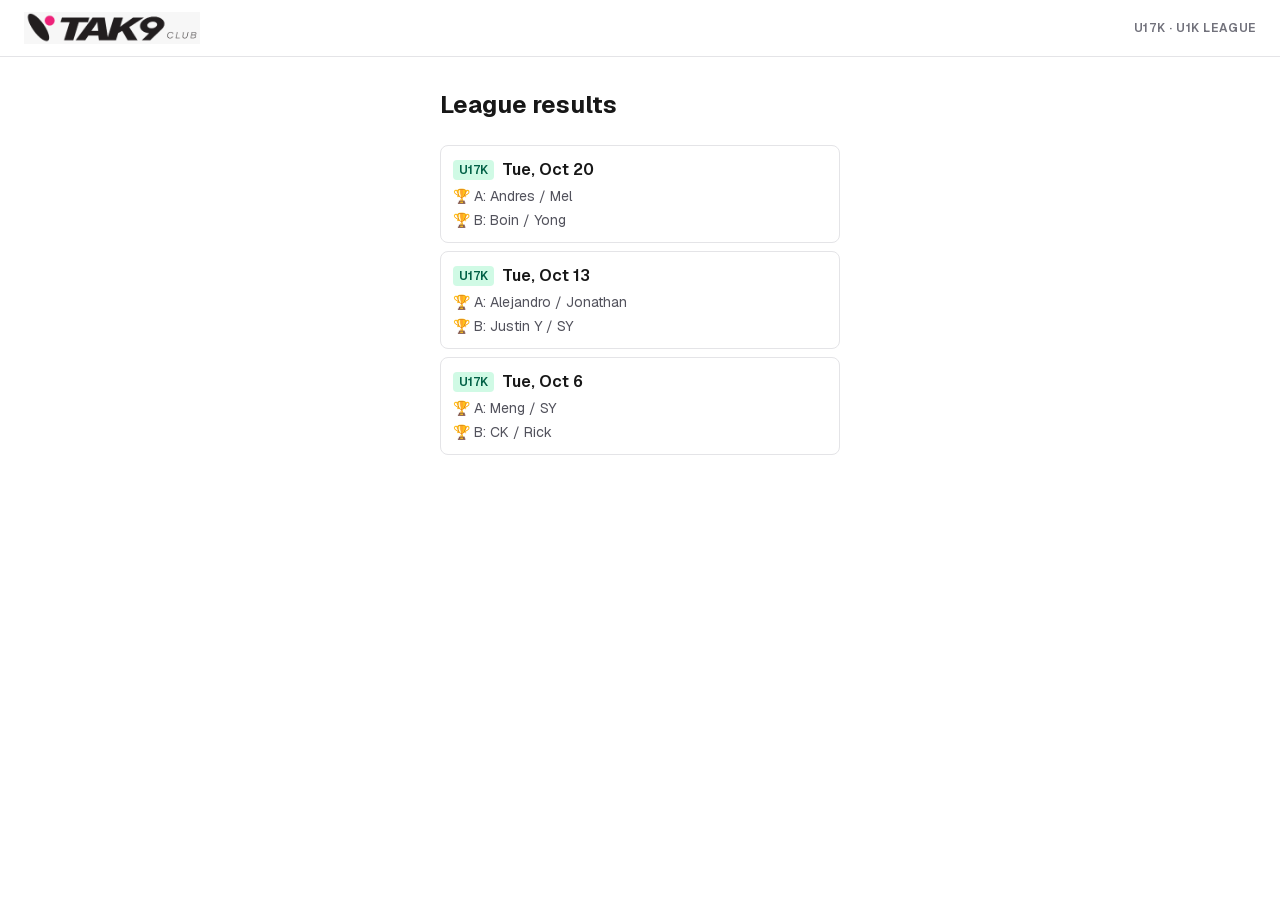
==== index.html @ 20614c5a "Results as of 2026-10-21 11:40" ====
<!DOCTYPE html><html lang="en" class="geist_a71539c9-module__T19VSG__variable geist_mono_8d43a2aa-module__8Li5zG__variable h-full antialiased"><head><meta name="robots" content="noindex, nofollow"><meta charSet="utf-8"/><meta name="viewport" content="width=device-width, initial-scale=1, viewport-fit=cover"/><link rel="preload" href="assets/tak9-logo.png" as="image"/><link rel="stylesheet" href="assets/chunks/3dsnnazrlipmu.css" data-precedence="next"/><meta name="theme-color" content="#ffffff" media="(prefers-color-scheme: light)"/><meta name="theme-color" content="#18181b" media="(prefers-color-scheme: dark)"/><title>League results</title><meta name="description" content="TAK9 club members, payments, lessons, and the U17K / U1K league."/><link rel="manifest" /><meta name="mobile-web-app-capable" content="yes"/><meta name="apple-mobile-web-app-title" content="TAK9"/><meta name="apple-mobile-web-app-status-bar-style" content="default"/><link rel="icon"  sizes="256x256" type="image/x-icon"/><link rel="apple-touch-icon"  sizes="180x180" type="image/png"/><meta name="next-size-adjust" content=""/></head><body class="min-h-full flex flex-col bg-white text-zinc-900 dark:bg-zinc-950 dark:text-zinc-100"><div hidden=""><!--$--><!--/$--></div><header class="border-b border-zinc-200 bg-white px-4 py-3 sm:px-6 dark:border-zinc-800 dark:bg-zinc-900 "><div class="mx-auto flex max-w-7xl flex-wrap items-center justify-between gap-x-4 gap-y-2"><img src="assets/tak9-logo.png" alt="TAK9 CLUB Logo" class="h-8 w-auto object-contain dark:rounded dark:bg-white dark:px-2 dark:py-0.5"/><span class="text-xs font-semibold tracking-wider text-zinc-500 dark:text-zinc-400">U17K · U1K LEAGUE</span></div></header><main class="flex flex-1 flex-col"><div class="mx-auto flex w-full max-w-md flex-col gap-6 px-4 py-8 sm:px-6"><h1 class="text-2xl font-bold">League results</h1><ul class="flex flex-col gap-2"><li><a data-date="2026-10-20" data-league="U17K" class="flex flex-col gap-1 rounded-lg border border-zinc-200 p-3 hover:bg-zinc-50 dark:border-zinc-800 dark:hover:bg-zinc-900" href="2026-10-20-u17k/"><div class="flex items-center gap-2"><span class="rounded px-1.5 py-0.5 text-xs font-semibold bg-emerald-100 text-emerald-800 dark:bg-emerald-950 dark:text-emerald-300">U17K</span><span class="font-semibold">Tue, Oct 20</span></div><div class="text-sm text-zinc-600 dark:text-zinc-400">🏆 <!-- -->A<!-- -->: <!-- -->Andres / Mel</div><div class="text-sm text-zinc-600 dark:text-zinc-400">🏆 <!-- -->B<!-- -->: <!-- -->Boin / Yong</div></a></li><li><a data-date="2026-10-13" data-league="U17K" class="flex flex-col gap-1 rounded-lg border border-zinc-200 p-3 hover:bg-zinc-50 dark:border-zinc-800 dark:hover:bg-zinc-900" href="2026-10-13-u17k/"><div class="flex items-center gap-2"><span class="rounded px-1.5 py-0.5 text-xs font-semibold bg-emerald-100 text-emerald-800 dark:bg-emerald-950 dark:text-emerald-300">U17K</span><span class="font-semibold">Tue, Oct 13</span></div><div class="text-sm text-zinc-600 dark:text-zinc-400">🏆 <!-- -->A<!-- -->: <!-- -->Alejandro / Jonathan</div><div class="text-sm text-zinc-600 dark:text-zinc-400">🏆 <!-- -->B<!-- -->: <!-- -->Justin Y / SY</div></a></li><li><a data-date="2026-10-06" data-league="U17K" class="flex flex-col gap-1 rounded-lg border border-zinc-200 p-3 hover:bg-zinc-50 dark:border-zinc-800 dark:hover:bg-zinc-900" href="2026-10-06-u17k/"><div class="flex items-center gap-2"><span class="rounded px-1.5 py-0.5 text-xs font-semibold bg-emerald-100 text-emerald-800 dark:bg-emerald-950 dark:text-emerald-300">U17K</span><span class="font-semibold">Tue, Oct 6</span></div><div class="text-sm text-zinc-600 dark:text-zinc-400">🏆 <!-- -->A<!-- -->: <!-- -->Meng / SY</div><div class="text-sm text-zinc-600 dark:text-zinc-400">🏆 <!-- -->B<!-- -->: <!-- -->CK / Rick</div></a></li></ul></div><!--$--><!--/$--></main></body></html>
---- assets/chunks/3dsnnazrlipmu.css ----
@font-face{font-family:Geist;font-style:normal;font-weight:100 900;font-display:swap;src:url(../media/fef07dbb0973bf53-s.3p2_lha1f2xer.woff2)format("woff2");unicode-range:U+460-52F,U+1C80-1C8A,U+20B4,U+2DE0-2DFF,U+A640-A69F,U+FE2E-FE2F}@font-face{font-family:Geist;font-style:normal;font-weight:100 900;font-display:swap;src:url(../media/8a480f0b521d4e75-s.1qq4vpdcun5oj.woff2)format("woff2");unicode-range:U+301,U+400-45F,U+490-491,U+4B0-4B1,U+2116}@font-face{font-family:Geist;font-style:normal;font-weight:100 900;font-display:swap;src:url(../media/53b9e256198e5412-s.390ncx5urfkfu.woff2)format("woff2");unicode-range:U+102-103,U+110-111,U+128-129,U+168-169,U+1A0-1A1,U+1AF-1B0,U+300-301,U+303-304,U+308-309,U+323,U+329,U+1EA0-1EF9,U+20AB}@font-face{font-family:Geist;font-style:normal;font-weight:100 900;font-display:swap;src:url(../media/7178b3e590c64307-s.21jp631_3pja2.woff2)format("woff2");unicode-range:U+100-2BA,U+2BD-2C5,U+2C7-2CC,U+2CE-2D7,U+2DD-2FF,U+304,U+308,U+329,U+1D00-1DBF,U+1E00-1E9F,U+1EF2-1EFF,U+2020,U+20A0-20AB,U+20AD-20C4,U+2113,U+2C60-2C7F,U+A720-A7FF}@font-face{font-family:Geist;font-style:normal;font-weight:100 900;font-display:swap;src:url(../media/caa3a2e1cccd8315-s.p.0wgildi0cnwt9.woff2)format("woff2");unicode-range:U+??,U+131,U+152-153,U+2BB-2BC,U+2C6,U+2DA,U+2DC,U+304,U+308,U+329,U+2000-206F,U+20AC,U+2122,U+2191,U+2193,U+2212,U+2215,U+FEFF,U+FFFD}@font-face{font-family:Geist Fallback;src:local(Arial);ascent-override:95.94%;descent-override:28.16%;line-gap-override:0.0%;size-adjust:104.76%}.geist_a71539c9-module__T19VSG__className{font-family:Geist,Geist Fallback;font-style:normal}.geist_a71539c9-module__T19VSG__variable{--font-geist-sans:"Geist", "Geist Fallback"}
@font-face{font-family:Geist Mono;font-style:normal;font-weight:100 900;font-display:swap;src:url(../media/5ce348bf30bf5439-s.31988l_ccedte.woff2)format("woff2");unicode-range:U+460-52F,U+1C80-1C8A,U+20B4,U+2DE0-2DFF,U+A640-A69F,U+FE2E-FE2F}@font-face{font-family:Geist Mono;font-style:normal;font-weight:100 900;font-display:swap;src:url(../media/4fa387ec64143e14-s.2tuy5pz7dlieh.woff2)format("woff2");unicode-range:U+301,U+400-45F,U+490-491,U+4B0-4B1,U+2116}@font-face{font-family:Geist Mono;font-style:normal;font-weight:100 900;font-display:swap;src:url(../media/6306c77e7c8268e4-s.2dbetqa9o8jxf.woff2)format("woff2");unicode-range:U+2000-2001,U+2004-2008,U+200A,U+23B8-23BD,U+2500-259F}@font-face{font-family:Geist Mono;font-style:normal;font-weight:100 900;font-display:swap;src:url(../media/7d817b4c03b0c5f1-s.1uyisp29ctx0d.woff2)format("woff2");unicode-range:U+102-103,U+110-111,U+128-129,U+168-169,U+1A0-1A1,U+1AF-1B0,U+300-301,U+303-304,U+308-309,U+323,U+329,U+1EA0-1EF9,U+20AB}@font-face{font-family:Geist Mono;font-style:normal;font-weight:100 900;font-display:swap;src:url(../media/bbc41e54d2fcbd21-s.1rgnod-3esatf.woff2)format("woff2");unicode-range:U+100-2BA,U+2BD-2C5,U+2C7-2CC,U+2CE-2D7,U+2DD-2FF,U+304,U+308,U+329,U+1D00-1DBF,U+1E00-1E9F,U+1EF2-1EFF,U+2020,U+20A0-20AB,U+20AD-20C4,U+2113,U+2C60-2C7F,U+A720-A7FF}@font-face{font-family:Geist Mono;font-style:normal;font-weight:100 900;font-display:swap;src:url(../media/797e433ab948586e-s.p.0r6juujl39pe6.woff2)format("woff2");unicode-range:U+??,U+131,U+152-153,U+2BB-2BC,U+2C6,U+2DA,U+2DC,U+304,U+308,U+329,U+2000-206F,U+20AC,U+2122,U+2191,U+2193,U+2212,U+2215,U+FEFF,U+FFFD}@font-face{font-family:Geist Mono Fallback;src:local(Arial);ascent-override:74.67%;descent-override:21.92%;line-gap-override:0.0%;size-adjust:134.59%}.geist_mono_8d43a2aa-module__8Li5zG__className{font-family:Geist Mono,Geist Mono Fallback;font-style:normal}.geist_mono_8d43a2aa-module__8Li5zG__variable{--font-geist-mono:"Geist Mono", "Geist Mono Fallback"}
@layer properties{@supports (((-webkit-hyphens:none)) and (not (margin-trim:inline))) or ((-moz-orient:inline) and (not (color:rgb(from red r g b)))){*,:before,:after,::backdrop{--tw-translate-x:0;--tw-translate-y:0;--tw-translate-z:0;--tw-rotate-x:initial;--tw-rotate-y:initial;--tw-rotate-z:initial;--tw-skew-x:initial;--tw-skew-y:initial;--tw-divide-y-reverse:0;--tw-border-style:solid;--tw-leading:initial;--tw-font-weight:initial;--tw-tracking:initial;--tw-ordinal:initial;--tw-slashed-zero:initial;--tw-numeric-figure:initial;--tw-numeric-spacing:initial;--tw-numeric-fraction:initial;--tw-shadow:0 0 #0000;--tw-shadow-color:initial;--tw-shadow-alpha:100%;--tw-inset-shadow:0 0 #0000;--tw-inset-shadow-color:initial;--tw-inset-shadow-alpha:100%;--tw-ring-color:initial;--tw-ring-shadow:0 0 #0000;--tw-inset-ring-color:initial;--tw-inset-ring-shadow:0 0 #0000;--tw-ring-inset:initial;--tw-ring-offset-width:0px;--tw-ring-offset-color:#fff;--tw-ring-offset-shadow:0 0 #0000;--tw-blur:initial;--tw-brightness:initial;--tw-contrast:initial;--tw-grayscale:initial;--tw-hue-rotate:initial;--tw-invert:initial;--tw-opacity:initial;--tw-saturate:initial;--tw-sepia:initial;--tw-drop-shadow:initial;--tw-drop-shadow-color:initial;--tw-drop-shadow-alpha:100%;--tw-drop-shadow-size:initial;--tw-backdrop-blur:initial;--tw-backdrop-brightness:initial;--tw-backdrop-contrast:initial;--tw-backdrop-grayscale:initial;--tw-backdrop-hue-rotate:initial;--tw-backdrop-invert:initial;--tw-backdrop-opacity:initial;--tw-backdrop-saturate:initial;--tw-backdrop-sepia:initial;--tw-duration:initial}}}@layer theme{:root,:host{--font-sans:var(--font-geist-sans), "Apple SD Gothic Neo", "Malgun Gothic", "Noto Sans KR", system-ui, sans-serif;--color-red-50:#fef2f2;--color-red-100:#ffe2e2;--color-red-200:#ffcaca;--color-red-300:#ffa3a3;--color-red-400:#ff6568;--color-red-500:#fb2c36;--color-red-600:#e40014;--color-red-700:#bf000f;--color-red-800:#9f0712;--color-red-900:#82181a;--color-red-950:#460809;--color-amber-50:#fffbeb;--color-amber-100:#fef3c6;--color-amber-200:#fee685;--color-amber-300:#ffd236;--color-amber-400:#fcbb00;--color-amber-500:#f99c00;--color-amber-600:#dd7400;--color-amber-700:#b75000;--color-amber-800:#953d00;--color-amber-900:#7b3306;--color-amber-950:#461901;--color-emerald-50:#ecfdf5;--color-emerald-100:#d0fae5;--color-emerald-200:#a4f4cf;--color-emerald-300:#5ee9b5;--color-emerald-400:#00d294;--color-emerald-500:#00bb7f;--color-emerald-600:#009767;--color-emerald-700:#007956;--color-emerald-800:#005f46;--color-emerald-900:#004e3b;--color-emerald-950:#002c22;--color-sky-50:#f0f9ff;--color-sky-100:#dff2fe;--color-sky-200:#b8e6fe;--color-sky-300:#77d4ff;--color-sky-400:#00bcfe;--color-sky-500:#00a5ef;--color-sky-600:#0084cc;--color-sky-800:#005986;--color-sky-900:#024a70;--color-sky-950:#052f4a;--color-indigo-100:#e0e7ff;--color-indigo-200:#c7d2ff;--color-indigo-300:#a4b3ff;--color-indigo-400:#7d87ff;--color-indigo-500:#625fff;--color-indigo-600:#4f39f6;--color-indigo-700:#432dd7;--color-indigo-800:#372aac;--color-indigo-950:#1e1a4d;--color-violet-50:#f5f3ff;--color-violet-100:#ede9fe;--color-violet-200:#ddd6ff;--color-violet-300:#c4b4ff;--color-violet-500:#8d54ff;--color-violet-800:#5d0ec0;--color-violet-900:#4d179a;--color-violet-950:#2f0d68;--color-fuchsia-50:#fdf4ff;--color-fuchsia-100:#fae8ff;--color-fuchsia-200:#f6cfff;--color-fuchsia-300:#f2a9ff;--color-fuchsia-700:#a600b5;--color-fuchsia-900:#721378;--color-fuchsia-950:#4b004f;--color-rose-50:#fff1f2;--color-rose-200:#ffccd3;--color-rose-300:#ffa2ae;--color-rose-500:#ff2357;--color-rose-600:#e70044;--color-rose-800:#a30037;--color-rose-900:#8b0836;--color-rose-950:#4d0218;--color-zinc-50:#fafafa;--color-zinc-100:#f4f4f5;--color-zinc-200:#e4e4e7;--color-zinc-300:#d4d4d8;--color-zinc-400:#9f9fa9;--color-zinc-500:#71717b;--color-zinc-600:#52525c;--color-zinc-700:#3f3f46;--color-zinc-800:#27272a;--color-zinc-900:#18181b;--color-zinc-950:#09090b;--color-black:#000;--color-white:#fff;--spacing:.25rem;--container-xs:20rem;--container-sm:24rem;--container-md:28rem;--container-2xl:42rem;--container-3xl:48rem;--container-5xl:64rem;--container-6xl:72rem;--container-7xl:80rem;--text-xs:.75rem;--text-xs--line-height:calc(1 / .75);--text-sm:.875rem;--text-sm--line-height:calc(1.25 / .875);--text-base:1rem;--text-base--line-height:calc(1.5 / 1);--text-lg:1.125rem;--text-lg--line-height:calc(1.75 / 1.125);--text-xl:1.25rem;--text-xl--line-height:calc(1.75 / 1.25);--text-2xl:1.5rem;--text-2xl--line-height:calc(2 / 1.5);--text-3xl:1.875rem;--text-3xl--line-height:calc(2.25 / 1.875);--text-4xl:2.25rem;--text-4xl--line-height:calc(2.5 / 2.25);--text-5xl:3rem;--text-5xl--line-height:1;--text-6xl:3.75rem;--text-6xl--line-height:1;--font-weight-normal:400;--font-weight-medium:500;--font-weight-semibold:600;--font-weight-bold:700;--font-weight-extrabold:800;--font-weight-black:900;--tracking-tight:-.025em;--tracking-wide:.025em;--tracking-wider:.05em;--leading-tight:1.25;--leading-snug:1.375;--leading-relaxed:1.625;--radius-sm:.25rem;--radius-md:.375rem;--radius-lg:.5rem;--radius-xl:.75rem;--radius-2xl:1rem;--radius-3xl:1.5rem;--animate-ping:ping 1s cubic-bezier(0, 0, .2, 1) infinite;--animate-pulse:pulse 2s cubic-bezier(.4, 0, .6, 1) infinite;--blur-xs:4px;--blur-md:12px;--blur-2xl:40px;--default-transition-duration:.15s;--default-transition-timing-function:cubic-bezier(.4, 0, .2, 1);--default-font-family:var(--font-geist-sans), "Apple SD Gothic Neo", "Malgun Gothic", "Noto Sans KR", system-ui, sans-serif;--default-mono-font-family:var(--font-geist-mono)}@supports (color:lab(0% 0 0)){:root,:host{--color-red-50:lab(96.5005% 4.18508 1.52328);--color-red-100:lab(92.243% 10.2865 3.83865);--color-red-200:lab(86.017% 19.8815 7.75869);--color-red-300:lab(76.5514% 36.422 15.5335);--color-red-400:lab(63.7053% 60.745 31.3109);--color-red-500:lab(55.4814% 75.0732 48.8528);--color-red-600:lab(48.4493% 77.4328 61.5452);--color-red-700:lab(40.4273% 67.2623 53.7441);--color-red-800:lab(33.7174% 55.8993 41.0293);--color-red-900:lab(28.5139% 44.5539 29.0463);--color-red-950:lab(13.003% 29.04 16.7519);--color-amber-50:lab(98.6252% -.635922 8.42309);--color-amber-100:lab(95.916% -1.21653 23.111);--color-amber-200:lab(91.7203% -.505269 49.9084);--color-amber-300:lab(86.4156% 6.13147 78.3961);--color-amber-400:lab(80.1641% 16.6016 99.2089);--color-amber-500:lab(72.7183% 31.8672 97.9407);--color-amber-600:lab(60.3514% 40.5624 87.1228);--color-amber-700:lab(47.2709% 42.9082 69.2966);--color-amber-800:lab(37.8822% 37.1699 52.2718);--color-amber-900:lab(31.2288% 30.2627 40.0378);--color-amber-950:lab(15.8111% 20.9107 23.3752);--color-emerald-50:lab(97.8462% -6.94966 1.85487);--color-emerald-100:lab(94.9004% -17.0769 5.63836);--color-emerald-200:lab(90.2247% -31.039 9.47084);--color-emerald-300:lab(83.9203% -48.7124 13.8849);--color-emerald-400:lab(75.0771% -60.7313 19.4147);--color-emerald-500:lab(66.9756% -58.27 19.5419);--color-emerald-600:lab(55.0481% -49.9246 15.93);--color-emerald-700:lab(44.4871% -41.0396 11.0361);--color-emerald-800:lab(35.3675% -33.1188 8.04002);--color-emerald-900:lab(28.8637% -26.9249 5.45986);--color-emerald-950:lab(15.0582% -17.9507 2.38369);--color-sky-50:lab(97.3623% -2.33802 -4.13098);--color-sky-100:lab(94.3709% -4.56053 -8.23453);--color-sky-200:lab(88.6983% -11.3978 -16.8488);--color-sky-300:lab(80.3307% -20.2945 -31.385);--color-sky-400:lab(70.687% -23.6078 -45.9483);--color-sky-500:lab(63.3038% -18.433 -51.0407);--color-sky-600:lab(51.7754% -11.4712 -49.8349);--color-sky-800:lab(35.164% -9.57692 -34.4068);--color-sky-900:lab(29.1959% -8.34689 -28.2453);--color-sky-950:lab(17.8299% -5.31271 -21.1584);--color-indigo-100:lab(91.6577% 1.04591 -12.7199);--color-indigo-200:lab(84.4329% 3.18977 -23.9688);--color-indigo-300:lab(74.0235% 8.54138 -41.6075);--color-indigo-400:lab(59.866% 22.4834 -64.4485);--color-indigo-500:lab(48.295% 38.3129 -81.9673);--color-indigo-600:lab(38.4009% 52.6132 -92.3857);--color-indigo-700:lab(32.4486% 49.2217 -84.6695);--color-indigo-800:lab(26.6645% 37.9804 -68.6402);--color-indigo-950:lab(12.4853% 14.9672 -31.3418);--color-violet-50:lab(96.2416% 2.28849 -5.51657);--color-violet-100:lab(93.0838% 4.35197 -9.88284);--color-violet-200:lab(87.0888% 8.53688 -19.4189);--color-violet-300:lab(76.7419% 18.3911 -37.0706);--color-violet-500:lab(49.9355% 55.1776 -81.8963);--color-violet-800:lab(29.3188% 57.7986 -76.1493);--color-violet-900:lab(24.3783% 45.7525 -61.4902);--color-violet-950:lab(14.0706% 33.3353 -46.7553);--color-fuchsia-50:lab(97.1083% 4.46233 -4.09334);--color-fuchsia-100:lab(93.9419% 9.57647 -9.08735);--color-fuchsia-200:lab(87.7108% 19.9958 -18.2054);--color-fuchsia-300:lab(78.5378% 39.3533 -32.9615);--color-fuchsia-700:lab(39.787% 72.2653 -53.1244);--color-fuchsia-900:lab(27.755% 48.6174 -34.3553);--color-fuchsia-950:lab(15.7348% 39.0235 -27.4073);--color-rose-50:lab(96.2369% 4.94155 1.28011);--color-rose-200:lab(86.806% 19.1909 4.07754);--color-rose-300:lab(76.6339% 38.3549 9.68835);--color-rose-500:lab(56.101% 79.4328 31.4532);--color-rose-600:lab(49.1882% 81.577 36.0311);--color-rose-800:lab(34.6481% 60.802 20.1957);--color-rose-900:lab(29.7104% 51.514 12.6253);--color-rose-950:lab(14.2323% 34.0086 9.80922);--color-zinc-50:lab(98.26% 0 0);--color-zinc-100:lab(96.1634% .0993311 -.364041);--color-zinc-200:lab(90.6853% .399232 -1.45452);--color-zinc-300:lab(84.9837% .601262 -2.17986);--color-zinc-400:lab(65.6464% 1.53497 -5.42429);--color-zinc-500:lab(47.8878% 1.65477 -5.77283);--color-zinc-600:lab(35.1166% 1.78212 -6.1173);--color-zinc-700:lab(26.8019% 1.35387 -4.68303);--color-zinc-800:lab(15.7305% .613764 -2.16959);--color-zinc-900:lab(8.30603% .618205 -2.16572);--color-zinc-950:lab(2.51107% .242703 -.886115)}}}@layer base{*,:after,:before,::backdrop{box-sizing:border-box;border:0 solid;margin:0;padding:0}::file-selector-button{box-sizing:border-box;border:0 solid;margin:0;padding:0}html,:host{-webkit-text-size-adjust:100%;tab-size:4;line-height:1.5;font-family:var(--default-font-family,-apple-system, BlinkMacSystemFont, "Segoe UI", Roboto, "Helvetica Neue", "Noto Sans", Arial, sans-serif, "Apple Color Emoji", "Segoe UI Emoji", "Segoe UI Symbol", "Noto Color Emoji");font-feature-settings:var(--default-font-feature-settings,normal);font-variation-settings:var(--default-font-variation-settings,normal);-webkit-tap-highlight-color:transparent}hr{height:0;color:inherit;border-top-width:1px}abbr:where([title]){-webkit-text-decoration:underline dotted;text-decoration:underline dotted}h1,h2,h3,h4,h5,h6{font-size:inherit;font-weight:inherit}a{color:inherit;-webkit-text-decoration:inherit;-webkit-text-decoration:inherit;-webkit-text-decoration:inherit;-webkit-text-decoration:inherit;text-decoration:inherit}b,strong{font-weight:bolder}code,kbd,samp,pre{font-family:var(--default-mono-font-family,ui-monospace, SFMono-Regular, Menlo, Monaco, Consolas, "Liberation Mono", "Courier New", monospace);font-feature-settings:var(--default-mono-font-feature-settings,normal);font-variation-settings:var(--default-mono-font-variation-settings,normal);font-size:1em}small{font-size:80%}sub,sup{vertical-align:baseline;font-size:75%;line-height:0;position:relative}sub{bottom:-.25em}sup{top:-.5em}table{text-indent:0;border-color:inherit;border-collapse:collapse}:-moz-focusring:where(:not(iframe)){outline:auto}progress{vertical-align:baseline}summary{display:list-item}ol,ul,menu{list-style:none}img,svg,video,canvas,audio,iframe,embed,object{vertical-align:middle;display:block}img,video{max-width:100%;height:auto}button,input,select,optgroup,textarea{font:inherit;font-feature-settings:inherit;font-variation-settings:inherit;letter-spacing:inherit;color:inherit;opacity:1;background-color:#0000;border-radius:0}::file-selector-button{font:inherit;font-feature-settings:inherit;font-variation-settings:inherit;letter-spacing:inherit;color:inherit;opacity:1;background-color:#0000;border-radius:0}:where(select:is([multiple],[size])) optgroup{font-weight:bolder}:where(select:is([multiple],[size])) optgroup option{padding-inline-start:20px}::file-selector-button{margin-inline-end:4px}::placeholder{opacity:1}@supports (not ((-webkit-appearance:-apple-pay-button))) or (contain-intrinsic-size:1px){::placeholder{color:currentColor}@supports (color:color-mix(in lab, red, red)){::placeholder{color:color-mix(in oklab, currentcolor 50%, transparent)}}}textarea{resize:vertical}::-webkit-search-decoration{-webkit-appearance:none}::-webkit-date-and-time-value{min-height:1lh;text-align:inherit}::-webkit-datetime-edit{display:inline-flex}::-webkit-datetime-edit-fields-wrapper{padding:0}::-webkit-datetime-edit{padding-block:0}::-webkit-datetime-edit-year-field{padding-block:0}::-webkit-datetime-edit-month-field{padding-block:0}::-webkit-datetime-edit-day-field{padding-block:0}::-webkit-datetime-edit-hour-field{padding-block:0}::-webkit-datetime-edit-minute-field{padding-block:0}::-webkit-datetime-edit-second-field{padding-block:0}::-webkit-datetime-edit-millisecond-field{padding-block:0}::-webkit-datetime-edit-meridiem-field{padding-block:0}::-webkit-calendar-picker-indicator{line-height:1}:-moz-ui-invalid{box-shadow:none}button,input:where([type=button],[type=reset],[type=submit]){appearance:button}::file-selector-button{appearance:button}::-webkit-inner-spin-button{height:auto}::-webkit-outer-spin-button{height:auto}[hidden]:where(:not([hidden=until-found])){display:none!important}}@layer components;@layer utilities{.pointer-events-none{pointer-events:none}.visible{visibility:visible}.absolute{position:absolute}.fixed{position:fixed}.relative{position:relative}.static{position:static}.sticky{position:sticky}.inset-0{inset:0}.inset-x-0{inset-inline:0}.-top-16{top:calc(var(--spacing) * -16)}.top-0{top:0}.top-\[0\.8em\]{top:.8em}.-right-10{right:calc(var(--spacing) * -10)}.right-\[0\.8em\]{right:.8em}.bottom-0{bottom:0}.bottom-\[0\.6em\]{bottom:.6em}.left-0{left:0}.left-1\/2{left:50%}.left-\[0\.9em\]{left:.9em}.z-10{z-index:10}.z-30{z-index:30}.z-50{z-index:50}.col-span-2{grid-column:span 2/span 2}.container{width:100%}@media (min-width:40rem){.container{max-width:40rem}}@media (min-width:48rem){.container{max-width:48rem}}@media (min-width:64rem){.container{max-width:64rem}}@media (min-width:80rem){.container{max-width:80rem}}@media (min-width:96rem){.container{max-width:96rem}}.mx-auto{margin-inline:auto}.my-3{margin-block:calc(var(--spacing) * 3)}.my-5{margin-block:calc(var(--spacing) * 5)}.-mt-1{margin-top:calc(var(--spacing) * -1)}.-mt-1\.5{margin-top:calc(var(--spacing) * -1.5)}.-mt-2{margin-top:calc(var(--spacing) * -2)}.mt-0\.5{margin-top:calc(var(--spacing) * .5)}.mt-1{margin-top:var(--spacing)}.mt-1\.5{margin-top:calc(var(--spacing) * 1.5)}.mt-2{margin-top:calc(var(--spacing) * 2)}.mt-2\.5{margin-top:calc(var(--spacing) * 2.5)}.mt-3{margin-top:calc(var(--spacing) * 3)}.mt-4{margin-top:calc(var(--spacing) * 4)}.mt-5{margin-top:calc(var(--spacing) * 5)}.mt-\[0\.2em\]{margin-top:.2em}.mt-\[0\.4em\]{margin-top:.4em}.mt-\[0\.8em\]{margin-top:.8em}.mt-auto{margin-top:auto}.mr-1{margin-right:var(--spacing)}.mr-1\.5{margin-right:calc(var(--spacing) * 1.5)}.mr-2{margin-right:calc(var(--spacing) * 2)}.mr-\[0\.4em\]{margin-right:.4em}.mr-\[0\.5em\]{margin-right:.5em}.mb-1{margin-bottom:var(--spacing)}.mb-1\.5{margin-bottom:calc(var(--spacing) * 1.5)}.mb-2{margin-bottom:calc(var(--spacing) * 2)}.mb-3{margin-bottom:calc(var(--spacing) * 3)}.mb-4{margin-bottom:calc(var(--spacing) * 4)}.mb-\[0\.3em\]{margin-bottom:.3em}.mb-\[0\.8em\]{margin-bottom:.8em}.ml-0\.5{margin-left:calc(var(--spacing) * .5)}.ml-1{margin-left:var(--spacing)}.ml-1\.5{margin-left:calc(var(--spacing) * 1.5)}.ml-2{margin-left:calc(var(--spacing) * 2)}.ml-\[0\.4em\]{margin-left:.4em}.ml-auto{margin-left:auto}.block{display:block}.contents{display:contents}.flex{display:flex}.grid{display:grid}.hidden{display:none}.inline{display:inline}.inline-block{display:inline-block}.inline-flex{display:inline-flex}.table{display:table}.size-2{width:calc(var(--spacing) * 2);height:calc(var(--spacing) * 2)}.size-2\.5{width:calc(var(--spacing) * 2.5);height:calc(var(--spacing) * 2.5)}.size-4{width:calc(var(--spacing) * 4);height:calc(var(--spacing) * 4)}.size-6{width:calc(var(--spacing) * 6);height:calc(var(--spacing) * 6)}.size-7{width:calc(var(--spacing) * 7);height:calc(var(--spacing) * 7)}.size-8{width:calc(var(--spacing) * 8);height:calc(var(--spacing) * 8)}.size-9{width:calc(var(--spacing) * 9);height:calc(var(--spacing) * 9)}.size-10{width:calc(var(--spacing) * 10);height:calc(var(--spacing) * 10)}.size-11{width:calc(var(--spacing) * 11);height:calc(var(--spacing) * 11)}.size-12{width:calc(var(--spacing) * 12);height:calc(var(--spacing) * 12)}.size-48{width:calc(var(--spacing) * 48);height:calc(var(--spacing) * 48)}.size-60{width:calc(var(--spacing) * 60);height:calc(var(--spacing) * 60)}.size-\[0\.6em\]{width:.6em;height:.6em}.size-\[0\.55em\]{width:.55em;height:.55em}.size-\[1\.5em\]{width:1.5em;height:1.5em}.h-1{height:var(--spacing)}.h-1\.5{height:calc(var(--spacing) * 1.5)}.h-2{height:calc(var(--spacing) * 2)}.h-2\.5{height:calc(var(--spacing) * 2.5)}.h-3{height:calc(var(--spacing) * 3)}.h-4{height:calc(var(--spacing) * 4)}.h-5{height:calc(var(--spacing) * 5)}.h-7{height:calc(var(--spacing) * 7)}.h-8{height:calc(var(--spacing) * 8)}.h-10{height:calc(var(--spacing) * 10)}.h-11{height:calc(var(--spacing) * 11)}.h-14{height:calc(var(--spacing) * 14)}.h-28{height:calc(var(--spacing) * 28)}.h-36{height:calc(var(--spacing) * 36)}.h-52{height:calc(var(--spacing) * 52)}.h-\[0\.3em\]{height:.3em}.h-\[2\.2em\]{height:2.2em}.h-full{height:100%}.max-h-48{max-height:calc(var(--spacing) * 48)}.max-h-60{max-height:calc(var(--spacing) * 60)}.max-h-64{max-height:calc(var(--spacing) * 64)}.max-h-\[88vh\]{max-height:88vh}.max-h-\[90dvh\]{max-height:90dvh}.max-h-\[90vh\]{max-height:90vh}.min-h-0{min-height:0}.min-h-10{min-height:calc(var(--spacing) * 10)}.min-h-11{min-height:calc(var(--spacing) * 11)}.min-h-14{min-height:calc(var(--spacing) * 14)}.min-h-16{min-height:calc(var(--spacing) * 16)}.min-h-32{min-height:calc(var(--spacing) * 32)}.min-h-\[2px\]{min-height:2px}.min-h-dvh{min-height:100dvh}.min-h-full{min-height:100%}.w-2{width:calc(var(--spacing) * 2)}.w-3{width:calc(var(--spacing) * 3)}.w-4{width:calc(var(--spacing) * 4)}.w-5{width:calc(var(--spacing) * 5)}.w-7{width:calc(var(--spacing) * 7)}.w-8{width:calc(var(--spacing) * 8)}.w-9{width:calc(var(--spacing) * 9)}.w-10{width:calc(var(--spacing) * 10)}.w-11{width:calc(var(--spacing) * 11)}.w-14{width:calc(var(--spacing) * 14)}.w-16{width:calc(var(--spacing) * 16)}.w-28{width:calc(var(--spacing) * 28)}.w-\[2\.2em\]{width:2.2em}.w-\[2\.6em\]{width:2.6em}.w-\[2em\]{width:2em}.w-\[3\.4em\]{width:3.4em}.w-\[3em\]{width:3em}.w-\[26\%\]{width:26%}.w-auto{width:auto}.w-full{width:100%}.max-w-2xl{max-width:var(--container-2xl)}.max-w-3xl{max-width:var(--container-3xl)}.max-w-5xl{max-width:var(--container-5xl)}.max-w-6xl{max-width:var(--container-6xl)}.max-w-7xl{max-width:var(--container-7xl)}.max-w-9{max-width:calc(var(--spacing) * 9)}.max-w-11{max-width:calc(var(--spacing) * 11)}.max-w-44{max-width:calc(var(--spacing) * 44)}.max-w-\[60em\]{max-width:60em}.max-w-\[80\%\]{max-width:80%}.max-w-\[85\%\]{max-width:85%}.max-w-\[200px\]{max-width:200px}.max-w-\[220px\]{max-width:220px}.max-w-full{max-width:100%}.max-w-md{max-width:var(--container-md)}.max-w-sm{max-width:var(--container-sm)}.max-w-xs{max-width:var(--container-xs)}.min-w-0{min-width:0}.min-w-36{min-width:calc(var(--spacing) * 36)}.min-w-\[280px\]{min-width:280px}.min-w-\[480px\]{min-width:480px}.min-w-\[640px\]{min-width:640px}.min-w-\[760px\]{min-width:760px}.min-w-\[860px\]{min-width:860px}.flex-1{flex:1}.flex-shrink{flex-shrink:1}.shrink-0{flex-shrink:0}.table-fixed{table-layout:fixed}.border-collapse{border-collapse:collapse}.origin-top-left{transform-origin:0 0}.-translate-x-1\/2{--tw-translate-x:calc(calc(1 / 2 * 100%) * -1);translate:var(--tw-translate-x) var(--tw-translate-y)}.-translate-x-full{--tw-translate-x:-100%;translate:var(--tw-translate-x) var(--tw-translate-y)}.transform{transform:var(--tw-rotate-x,) var(--tw-rotate-y,) var(--tw-rotate-z,) var(--tw-skew-x,) var(--tw-skew-y,)}.animate-ping{animation:var(--animate-ping)}.animate-pulse{animation:var(--animate-pulse)}.cursor-grab{cursor:grab}.cursor-pointer{cursor:pointer}.resize{resize:both}.scroll-mb-4{scroll-margin-bottom:calc(var(--spacing) * 4)}.list-none{list-style-type:none}.grid-cols-1{grid-template-columns:repeat(1,minmax(0,1fr))}.grid-cols-2{grid-template-columns:repeat(2,minmax(0,1fr))}.grid-cols-3{grid-template-columns:repeat(3,minmax(0,1fr))}.grid-cols-4{grid-template-columns:repeat(4,minmax(0,1fr))}.grid-cols-7{grid-template-columns:repeat(7,minmax(0,1fr))}.grid-cols-\[1fr_auto_1fr\]{grid-template-columns:1fr auto 1fr}.grid-cols-\[3fr_2fr\]{grid-template-columns:3fr 2fr}.grid-cols-\[4\.5rem_1fr\]{grid-template-columns:4.5rem 1fr}.flex-col{flex-direction:column}.flex-col-reverse{flex-direction:column-reverse}.flex-wrap{flex-wrap:wrap}.items-baseline{align-items:baseline}.items-center{align-items:center}.items-end{align-items:flex-end}.items-start{align-items:flex-start}.justify-around{justify-content:space-around}.justify-between{justify-content:space-between}.justify-center{justify-content:center}.justify-end{justify-content:flex-end}.justify-start{justify-content:flex-start}.gap-0\.5{gap:calc(var(--spacing) * .5)}.gap-1{gap:var(--spacing)}.gap-1\.5{gap:calc(var(--spacing) * 1.5)}.gap-2{gap:calc(var(--spacing) * 2)}.gap-2\.5{gap:calc(var(--spacing) * 2.5)}.gap-3{gap:calc(var(--spacing) * 3)}.gap-4{gap:calc(var(--spacing) * 4)}.gap-5{gap:calc(var(--spacing) * 5)}.gap-6{gap:calc(var(--spacing) * 6)}.gap-8{gap:calc(var(--spacing) * 8)}.gap-\[0\.3em\]{gap:.3em}.gap-\[0\.4em\]{gap:.4em}.gap-\[0\.5em\]{gap:.5em}.gap-\[0\.6em\]{gap:.6em}.gap-\[0\.7em\]{gap:.7em}.gap-\[0\.8em\]{gap:.8em}.gap-\[0\.9em\]{gap:.9em}.gap-\[1\.2em\]{gap:1.2em}.gap-\[1\.4em\]{gap:1.4em}.gap-\[1\.5em\]{gap:1.5em}.gap-\[1em\]{gap:1em}.gap-\[2px\]{gap:2px}.gap-\[3em\]{gap:3em}.gap-x-2{column-gap:calc(var(--spacing) * 2)}.gap-x-3{column-gap:calc(var(--spacing) * 3)}.gap-x-4{column-gap:calc(var(--spacing) * 4)}.gap-x-6{column-gap:calc(var(--spacing) * 6)}.gap-y-1{row-gap:var(--spacing)}.gap-y-1\.5{row-gap:calc(var(--spacing) * 1.5)}.gap-y-2{row-gap:calc(var(--spacing) * 2)}.gap-y-2\.5{row-gap:calc(var(--spacing) * 2.5)}:where(.divide-y>:not(:last-child)){--tw-divide-y-reverse:0;border-bottom-style:var(--tw-border-style);border-top-style:var(--tw-border-style);border-top-width:calc(1px * var(--tw-divide-y-reverse));border-bottom-width:calc(1px * calc(1 - var(--tw-divide-y-reverse)))}:where(.divide-zinc-100>:not(:last-child)){border-color:var(--color-zinc-100)}:where(.divide-zinc-200>:not(:last-child)){border-color:var(--color-zinc-200)}.self-center{align-self:center}.self-end{align-self:flex-end}.self-start{align-self:flex-start}.truncate{text-overflow:ellipsis;white-space:nowrap;overflow:hidden}.overflow-hidden{overflow:hidden}.overflow-visible{overflow:visible}.overflow-x-auto{overflow-x:auto}.overflow-y-auto{overflow-y:auto}.rounded{border-radius:.25rem}.rounded-2xl{border-radius:var(--radius-2xl)}.rounded-3xl{border-radius:var(--radius-3xl)}.rounded-\[0\.3em\]{border-radius:.3em}.rounded-\[0\.4em\]{border-radius:.4em}.rounded-\[0\.6em\]{border-radius:.6em}.rounded-\[0\.7em\]{border-radius:.7em}.rounded-\[0\.8em\]{border-radius:.8em}.rounded-\[0\.35em\]{border-radius:.35em}.rounded-\[1em\]{border-radius:1em}.rounded-\[50\%\]{border-radius:50%}.rounded-full{border-radius:3.40282e38px}.rounded-lg{border-radius:var(--radius-lg)}.rounded-md{border-radius:var(--radius-md)}.rounded-sm{border-radius:var(--radius-sm)}.rounded-xl{border-radius:var(--radius-xl)}.rounded-t{border-top-left-radius:.25rem;border-top-right-radius:.25rem}.rounded-t-2xl{border-top-left-radius:var(--radius-2xl);border-top-right-radius:var(--radius-2xl)}.rounded-t-3xl{border-top-left-radius:var(--radius-3xl);border-top-right-radius:var(--radius-3xl)}.border{border-style:var(--tw-border-style);border-width:1px}.border-2{border-style:var(--tw-border-style);border-width:2px}.border-t{border-top-style:var(--tw-border-style);border-top-width:1px}.border-r{border-right-style:var(--tw-border-style);border-right-width:1px}.border-b{border-bottom-style:var(--tw-border-style);border-bottom-width:1px}.border-b-2{border-bottom-style:var(--tw-border-style);border-bottom-width:2px}.border-l{border-left-style:var(--tw-border-style);border-left-width:1px}.border-dashed{--tw-border-style:dashed;border-style:dashed}.border-amber-200{border-color:var(--color-amber-200)}.border-amber-300{border-color:var(--color-amber-300)}.border-amber-400{border-color:var(--color-amber-400)}.border-black{border-color:var(--color-black)}.border-emerald-200{border-color:var(--color-emerald-200)}.border-emerald-300{border-color:var(--color-emerald-300)}.border-emerald-400{border-color:var(--color-emerald-400)}.border-emerald-500{border-color:var(--color-emerald-500)}.border-emerald-600{border-color:var(--color-emerald-600)}.border-emerald-600\/40{border-color:#00976766}@supports (color:color-mix(in lab, red, red)){.border-emerald-600\/40{border-color:color-mix(in oklab, var(--color-emerald-600) 40%, transparent)}}.border-fuchsia-200{border-color:var(--color-fuchsia-200)}.border-red-200{border-color:var(--color-red-200)}.border-red-300{border-color:var(--color-red-300)}.border-rose-200{border-color:var(--color-rose-200)}.border-rose-300{border-color:var(--color-rose-300)}.border-sky-200{border-color:var(--color-sky-200)}.border-sky-300{border-color:var(--color-sky-300)}.border-sky-400{border-color:var(--color-sky-400)}.border-transparent{border-color:#0000}.border-violet-200{border-color:var(--color-violet-200)}.border-violet-300{border-color:var(--color-violet-300)}.border-white\/5{border-color:#ffffff0d}@supports (color:color-mix(in lab, red, red)){.border-white\/5{border-color:color-mix(in oklab, var(--color-white) 5%, transparent)}}.border-white\/10{border-color:#ffffff1a}@supports (color:color-mix(in lab, red, red)){.border-white\/10{border-color:color-mix(in oklab, var(--color-white) 10%, transparent)}}.border-zinc-100{border-color:var(--color-zinc-100)}.border-zinc-200{border-color:var(--color-zinc-200)}.border-zinc-200\/80{border-color:#e4e4e7cc}@supports (color:color-mix(in lab, red, red)){.border-zinc-200\/80{border-color:color-mix(in oklab, var(--color-zinc-200) 80%, transparent)}}.border-zinc-300{border-color:var(--color-zinc-300)}.border-zinc-400{border-color:var(--color-zinc-400)}.border-zinc-700{border-color:var(--color-zinc-700)}.border-zinc-800{border-color:var(--color-zinc-800)}.border-zinc-900{border-color:var(--color-zinc-900)}.bg-amber-50{background-color:var(--color-amber-50)}.bg-amber-50\/60{background-color:#fffbeb99}@supports (color:color-mix(in lab, red, red)){.bg-amber-50\/60{background-color:color-mix(in oklab, var(--color-amber-50) 60%, transparent)}}.bg-amber-50\/70{background-color:#fffbebb3}@supports (color:color-mix(in lab, red, red)){.bg-amber-50\/70{background-color:color-mix(in oklab, var(--color-amber-50) 70%, transparent)}}.bg-amber-100{background-color:var(--color-amber-100)}.bg-amber-200{background-color:var(--color-amber-200)}.bg-amber-300\/10{background-color:#ffd2361a}@supports (color:color-mix(in lab, red, red)){.bg-amber-300\/10{background-color:color-mix(in oklab, var(--color-amber-300) 10%, transparent)}}.bg-amber-400{background-color:var(--color-amber-400)}.bg-amber-500{background-color:var(--color-amber-500)}.bg-amber-700{background-color:var(--color-amber-700)}.bg-black{background-color:var(--color-black)}.bg-black\/40{background-color:#0006}@supports (color:color-mix(in lab, red, red)){.bg-black\/40{background-color:color-mix(in oklab, var(--color-black) 40%, transparent)}}.bg-black\/50{background-color:#00000080}@supports (color:color-mix(in lab, red, red)){.bg-black\/50{background-color:color-mix(in oklab, var(--color-black) 50%, transparent)}}.bg-black\/60{background-color:#0009}@supports (color:color-mix(in lab, red, red)){.bg-black\/60{background-color:color-mix(in oklab, var(--color-black) 60%, transparent)}}.bg-emerald-50{background-color:var(--color-emerald-50)}.bg-emerald-50\/70{background-color:#ecfdf5b3}@supports (color:color-mix(in lab, red, red)){.bg-emerald-50\/70{background-color:color-mix(in oklab, var(--color-emerald-50) 70%, transparent)}}.bg-emerald-100{background-color:var(--color-emerald-100)}.bg-emerald-400{background-color:var(--color-emerald-400)}.bg-emerald-500{background-color:var(--color-emerald-500)}.bg-emerald-500\/15{background-color:#00bb7f26}@supports (color:color-mix(in lab, red, red)){.bg-emerald-500\/15{background-color:color-mix(in oklab, var(--color-emerald-500) 15%, transparent)}}.bg-emerald-500\/30{background-color:#00bb7f4d}@supports (color:color-mix(in lab, red, red)){.bg-emerald-500\/30{background-color:color-mix(in oklab, var(--color-emerald-500) 30%, transparent)}}.bg-emerald-600{background-color:var(--color-emerald-600)}.bg-fuchsia-50{background-color:var(--color-fuchsia-50)}.bg-indigo-100{background-color:var(--color-indigo-100)}.bg-indigo-600{background-color:var(--color-indigo-600)}.bg-red-50{background-color:var(--color-red-50)}.bg-red-100{background-color:var(--color-red-100)}.bg-red-500{background-color:var(--color-red-500)}.bg-red-600{background-color:var(--color-red-600)}.bg-rose-50{background-color:var(--color-rose-50)}.bg-rose-50\/70{background-color:#fff1f2b3}@supports (color:color-mix(in lab, red, red)){.bg-rose-50\/70{background-color:color-mix(in oklab, var(--color-rose-50) 70%, transparent)}}.bg-rose-500{background-color:var(--color-rose-500)}.bg-sky-50{background-color:var(--color-sky-50)}.bg-sky-50\/70{background-color:#f0f9ffb3}@supports (color:color-mix(in lab, red, red)){.bg-sky-50\/70{background-color:color-mix(in oklab, var(--color-sky-50) 70%, transparent)}}.bg-sky-100{background-color:var(--color-sky-100)}.bg-sky-400{background-color:var(--color-sky-400)}.bg-sky-500{background-color:var(--color-sky-500)}.bg-sky-600{background-color:var(--color-sky-600)}.bg-violet-50{background-color:var(--color-violet-50)}.bg-violet-50\/70{background-color:#f5f3ffb3}@supports (color:color-mix(in lab, red, red)){.bg-violet-50\/70{background-color:color-mix(in oklab, var(--color-violet-50) 70%, transparent)}}.bg-violet-500{background-color:var(--color-violet-500)}.bg-white{background-color:var(--color-white)}.bg-white\/5{background-color:#ffffff0d}@supports (color:color-mix(in lab, red, red)){.bg-white\/5{background-color:color-mix(in oklab, var(--color-white) 5%, transparent)}}.bg-white\/10{background-color:#ffffff1a}@supports (color:color-mix(in lab, red, red)){.bg-white\/10{background-color:color-mix(in oklab, var(--color-white) 10%, transparent)}}.bg-white\/15{background-color:#ffffff26}@supports (color:color-mix(in lab, red, red)){.bg-white\/15{background-color:color-mix(in oklab, var(--color-white) 15%, transparent)}}.bg-white\/80{background-color:#fffc}@supports (color:color-mix(in lab, red, red)){.bg-white\/80{background-color:color-mix(in oklab, var(--color-white) 80%, transparent)}}.bg-white\/85{background-color:#ffffffd9}@supports (color:color-mix(in lab, red, red)){.bg-white\/85{background-color:color-mix(in oklab, var(--color-white) 85%, transparent)}}.bg-white\/90{background-color:#ffffffe6}@supports (color:color-mix(in lab, red, red)){.bg-white\/90{background-color:color-mix(in oklab, var(--color-white) 90%, transparent)}}.bg-white\/95{background-color:#fffffff2}@supports (color:color-mix(in lab, red, red)){.bg-white\/95{background-color:color-mix(in oklab, var(--color-white) 95%, transparent)}}.bg-zinc-50{background-color:var(--color-zinc-50)}.bg-zinc-50\/50{background-color:#fafafa80}@supports (color:color-mix(in lab, red, red)){.bg-zinc-50\/50{background-color:color-mix(in oklab, var(--color-zinc-50) 50%, transparent)}}.bg-zinc-100{background-color:var(--color-zinc-100)}.bg-zinc-100\/70{background-color:#f4f4f5b3}@supports (color:color-mix(in lab, red, red)){.bg-zinc-100\/70{background-color:color-mix(in oklab, var(--color-zinc-100) 70%, transparent)}}.bg-zinc-200{background-color:var(--color-zinc-200)}.bg-zinc-200\/70{background-color:#e4e4e7b3}@supports (color:color-mix(in lab, red, red)){.bg-zinc-200\/70{background-color:color-mix(in oklab, var(--color-zinc-200) 70%, transparent)}}.bg-zinc-300{background-color:var(--color-zinc-300)}.bg-zinc-800{background-color:var(--color-zinc-800)}.bg-zinc-900{background-color:var(--color-zinc-900)}.bg-zinc-900\/50{background-color:#18181b80}@supports (color:color-mix(in lab, red, red)){.bg-zinc-900\/50{background-color:color-mix(in oklab, var(--color-zinc-900) 50%, transparent)}}.bg-zinc-900\/60{background-color:#18181b99}@supports (color:color-mix(in lab, red, red)){.bg-zinc-900\/60{background-color:color-mix(in oklab, var(--color-zinc-900) 60%, transparent)}}.bg-zinc-950{background-color:var(--color-zinc-950)}.bg-zinc-950\/80{background-color:#09090bcc}@supports (color:color-mix(in lab, red, red)){.bg-zinc-950\/80{background-color:color-mix(in oklab, var(--color-zinc-950) 80%, transparent)}}.object-contain{object-fit:contain}.p-0{padding:0}.p-0\.5{padding:calc(var(--spacing) * .5)}.p-1{padding:var(--spacing)}.p-1\.5{padding:calc(var(--spacing) * 1.5)}.p-2{padding:calc(var(--spacing) * 2)}.p-2\.5{padding:calc(var(--spacing) * 2.5)}.p-3{padding:calc(var(--spacing) * 3)}.p-3\.5{padding:calc(var(--spacing) * 3.5)}.p-4{padding:calc(var(--spacing) * 4)}.p-5{padding:calc(var(--spacing) * 5)}.p-6{padding:calc(var(--spacing) * 6)}.p-8{padding:calc(var(--spacing) * 8)}.p-\[0\.2em\]{padding:.2em}.p-\[0\.7em\]{padding:.7em}.p-\[0\.8em\]{padding:.8em}.p-\[1\.1em\]{padding:1.1em}.p-\[1\.2em\]{padding:1.2em}.p-\[1\.4em\]{padding:1.4em}.px-0\.5{padding-inline:calc(var(--spacing) * .5)}.px-1{padding-inline:var(--spacing)}.px-1\.5{padding-inline:calc(var(--spacing) * 1.5)}.px-2{padding-inline:calc(var(--spacing) * 2)}.px-2\.5{padding-inline:calc(var(--spacing) * 2.5)}.px-3{padding-inline:calc(var(--spacing) * 3)}.px-3\.5{padding-inline:calc(var(--spacing) * 3.5)}.px-4{padding-inline:calc(var(--spacing) * 4)}.px-5{padding-inline:calc(var(--spacing) * 5)}.px-6{padding-inline:calc(var(--spacing) * 6)}.px-\[0\.4em\]{padding-inline:.4em}.px-\[0\.5em\]{padding-inline:.5em}.px-\[0\.8em\]{padding-inline:.8em}.px-\[0\.9em\]{padding-inline:.9em}.px-\[0\.45em\]{padding-inline:.45em}.px-\[1\.6em\]{padding-inline:1.6em}.px-\[1em\]{padding-inline:1em}.py-0\.5{padding-block:calc(var(--spacing) * .5)}.py-1{padding-block:var(--spacing)}.py-1\.5{padding-block:calc(var(--spacing) * 1.5)}.py-2{padding-block:calc(var(--spacing) * 2)}.py-2\.5{padding-block:calc(var(--spacing) * 2.5)}.py-3{padding-block:calc(var(--spacing) * 3)}.py-3\.5{padding-block:calc(var(--spacing) * 3.5)}.py-4{padding-block:calc(var(--spacing) * 4)}.py-6{padding-block:calc(var(--spacing) * 6)}.py-8{padding-block:calc(var(--spacing) * 8)}.py-10{padding-block:calc(var(--spacing) * 10)}.py-12{padding-block:calc(var(--spacing) * 12)}.py-24{padding-block:calc(var(--spacing) * 24)}.py-\[0\.1em\]{padding-block:.1em}.py-\[0\.2em\]{padding-block:.2em}.py-\[0\.3em\]{padding-block:.3em}.py-\[0\.4em\]{padding-block:.4em}.py-\[0\.6em\]{padding-block:.6em}.py-\[0\.9em\]{padding-block:.9em}.py-\[0\.15em\]{padding-block:.15em}.py-\[0\.25em\]{padding-block:.25em}.py-\[0\.35em\]{padding-block:.35em}.py-\[0\.45em\]{padding-block:.45em}.pt-1{padding-top:var(--spacing)}.pt-1\.5{padding-top:calc(var(--spacing) * 1.5)}.pt-2{padding-top:calc(var(--spacing) * 2)}.pt-2\.5{padding-top:calc(var(--spacing) * 2.5)}.pt-3{padding-top:calc(var(--spacing) * 3)}.pt-4{padding-top:calc(var(--spacing) * 4)}.pt-5{padding-top:calc(var(--spacing) * 5)}.pt-6{padding-top:calc(var(--spacing) * 6)}.pt-10{padding-top:calc(var(--spacing) * 10)}.pt-\[0\.8em\]{padding-top:.8em}.pt-\[env\(safe-area-inset-top\)\]{padding-top:env(safe-area-inset-top)}.pr-0\.5{padding-right:calc(var(--spacing) * .5)}.pr-1{padding-right:var(--spacing)}.pr-2{padding-right:calc(var(--spacing) * 2)}.pr-4{padding-right:calc(var(--spacing) * 4)}.pb-0\.5{padding-bottom:calc(var(--spacing) * .5)}.pb-1{padding-bottom:var(--spacing)}.pb-1\.5{padding-bottom:calc(var(--spacing) * 1.5)}.pb-2{padding-bottom:calc(var(--spacing) * 2)}.pb-2\.5{padding-bottom:calc(var(--spacing) * 2.5)}.pb-3{padding-bottom:calc(var(--spacing) * 3)}.pb-4{padding-bottom:calc(var(--spacing) * 4)}.pb-10{padding-bottom:calc(var(--spacing) * 10)}.pb-36{padding-bottom:calc(var(--spacing) * 36)}.pb-\[0\.3em\]{padding-bottom:.3em}.pb-\[0\.8em\]{padding-bottom:.8em}.pb-\[calc\(0\.75rem\+env\(safe-area-inset-bottom\)\)\]{padding-bottom:calc(.75rem + env(safe-area-inset-bottom))}.pb-\[calc\(1\.25rem\+env\(safe-area-inset-bottom\)\)\]{padding-bottom:calc(1.25rem + env(safe-area-inset-bottom))}.pb-\[calc\(1rem\+env\(safe-area-inset-bottom\)\)\]{padding-bottom:calc(1rem + env(safe-area-inset-bottom))}.pb-\[calc\(2rem\+env\(safe-area-inset-bottom\)\)\]{padding-bottom:calc(2rem + env(safe-area-inset-bottom))}.pb-\[calc\(6rem\+env\(safe-area-inset-bottom\)\)\]{padding-bottom:calc(6rem + env(safe-area-inset-bottom))}.pb-\[calc\(10rem\+env\(safe-area-inset-bottom\)\)\]{padding-bottom:calc(10rem + env(safe-area-inset-bottom))}.pb-\[env\(safe-area-inset-bottom\)\]{padding-bottom:env(safe-area-inset-bottom)}.pl-1{padding-left:var(--spacing)}.pl-2{padding-left:calc(var(--spacing) * 2)}.pl-3{padding-left:calc(var(--spacing) * 3)}.pl-4{padding-left:calc(var(--spacing) * 4)}.text-center{text-align:center}.text-left{text-align:left}.text-right{text-align:right}.align-\[2px\]{vertical-align:2px}.align-top{vertical-align:top}.font-mono{font-family:var(--font-geist-mono)}.text-2xl{font-size:var(--text-2xl);line-height:var(--tw-leading,var(--text-2xl--line-height))}.text-3xl{font-size:var(--text-3xl);line-height:var(--tw-leading,var(--text-3xl--line-height))}.text-4xl{font-size:var(--text-4xl);line-height:var(--tw-leading,var(--text-4xl--line-height))}.text-5xl{font-size:var(--text-5xl);line-height:var(--tw-leading,var(--text-5xl--line-height))}.text-6xl{font-size:var(--text-6xl);line-height:var(--tw-leading,var(--text-6xl--line-height))}.text-base{font-size:var(--text-base);line-height:var(--tw-leading,var(--text-base--line-height))}.text-lg{font-size:var(--text-lg);line-height:var(--tw-leading,var(--text-lg--line-height))}.text-sm{font-size:var(--text-sm);line-height:var(--tw-leading,var(--text-sm--line-height))}.text-xl{font-size:var(--text-xl);line-height:var(--tw-leading,var(--text-xl--line-height))}.text-xs{font-size:var(--text-xs);line-height:var(--tw-leading,var(--text-xs--line-height))}.text-\[0\.7em\]{font-size:.7em}.text-\[0\.8em\]{font-size:.8em}.text-\[0\.9em\]{font-size:.9em}.text-\[0\.75em\]{font-size:.75em}.text-\[0\.85em\]{font-size:.85em}.text-\[0\.95em\]{font-size:.95em}.text-\[1\.1em\]{font-size:1.1em}.text-\[1\.2em\]{font-size:1.2em}.text-\[1\.3em\]{font-size:1.3em}.text-\[1\.4em\]{font-size:1.4em}.text-\[1\.6em\]{font-size:1.6em}.text-\[1\.8em\]{font-size:1.8em}.text-\[1\.25em\]{font-size:1.25em}.text-\[1em\]{font-size:1em}.text-\[2em\]{font-size:2em}.text-\[6em\]{font-size:6em}.text-\[10px\]{font-size:10px}.text-\[11px\]{font-size:11px}.text-\[13px\]{font-size:13px}.text-\[15px\]{font-size:15px}.text-\[16px\]{font-size:16px}.text-\[17px\]{font-size:17px}.leading-5{--tw-leading:calc(var(--spacing) * 5);line-height:calc(var(--spacing) * 5)}.leading-none{--tw-leading:1;line-height:1}.leading-relaxed{--tw-leading:var(--leading-relaxed);line-height:var(--leading-relaxed)}.leading-snug{--tw-leading:var(--leading-snug);line-height:var(--leading-snug)}.leading-tight{--tw-leading:var(--leading-tight);line-height:var(--leading-tight)}.font-black{--tw-font-weight:var(--font-weight-black);font-weight:var(--font-weight-black)}.font-bold{--tw-font-weight:var(--font-weight-bold);font-weight:var(--font-weight-bold)}.font-extrabold{--tw-font-weight:var(--font-weight-extrabold);font-weight:var(--font-weight-extrabold)}.font-medium{--tw-font-weight:var(--font-weight-medium);font-weight:var(--font-weight-medium)}.font-normal{--tw-font-weight:var(--font-weight-normal);font-weight:var(--font-weight-normal)}.font-semibold{--tw-font-weight:var(--font-weight-semibold);font-weight:var(--font-weight-semibold)}.tracking-tight{--tw-tracking:var(--tracking-tight);letter-spacing:var(--tracking-tight)}.tracking-wide{--tw-tracking:var(--tracking-wide);letter-spacing:var(--tracking-wide)}.tracking-wider{--tw-tracking:var(--tracking-wider);letter-spacing:var(--tracking-wider)}.whitespace-normal{white-space:normal}.whitespace-nowrap{white-space:nowrap}.whitespace-pre-line{white-space:pre-line}.whitespace-pre-wrap{white-space:pre-wrap}.text-amber-100{color:var(--color-amber-100)}.text-amber-200{color:var(--color-amber-200)}.text-amber-300{color:var(--color-amber-300)}.text-amber-600{color:var(--color-amber-600)}.text-amber-700{color:var(--color-amber-700)}.text-amber-800{color:var(--color-amber-800)}.text-amber-900{color:var(--color-amber-900)}.text-amber-950{color:var(--color-amber-950)}.text-emerald-300{color:var(--color-emerald-300)}.text-emerald-300\/70{color:#5ee9b5b3}@supports (color:color-mix(in lab, red, red)){.text-emerald-300\/70{color:color-mix(in oklab, var(--color-emerald-300) 70%, transparent)}}.text-emerald-400\/70{color:#00d294b3}@supports (color:color-mix(in lab, red, red)){.text-emerald-400\/70{color:color-mix(in oklab, var(--color-emerald-400) 70%, transparent)}}.text-emerald-600{color:var(--color-emerald-600)}.text-emerald-700{color:var(--color-emerald-700)}.text-emerald-800{color:var(--color-emerald-800)}.text-emerald-900{color:var(--color-emerald-900)}.text-emerald-950{color:var(--color-emerald-950)}.text-fuchsia-700{color:var(--color-fuchsia-700)}.text-fuchsia-950{color:var(--color-fuchsia-950)}.text-indigo-200{color:var(--color-indigo-200)}.text-indigo-500{color:var(--color-indigo-500)}.text-indigo-600{color:var(--color-indigo-600)}.text-indigo-800{color:var(--color-indigo-800)}.text-red-500{color:var(--color-red-500)}.text-red-600{color:var(--color-red-600)}.text-red-700{color:var(--color-red-700)}.text-red-800{color:var(--color-red-800)}.text-rose-900{color:var(--color-rose-900)}.text-sky-300{color:var(--color-sky-300)}.text-sky-400\/70{color:#00bcfeb3}@supports (color:color-mix(in lab, red, red)){.text-sky-400\/70{color:color-mix(in oklab, var(--color-sky-400) 70%, transparent)}}.text-sky-800{color:var(--color-sky-800)}.text-sky-900{color:var(--color-sky-900)}.text-sky-950{color:var(--color-sky-950)}.text-violet-900{color:var(--color-violet-900)}.text-violet-950{color:var(--color-violet-950)}.text-white{color:var(--color-white)}.text-white\/50{color:#ffffff80}@supports (color:color-mix(in lab, red, red)){.text-white\/50{color:color-mix(in oklab, var(--color-white) 50%, transparent)}}.text-white\/70{color:#ffffffb3}@supports (color:color-mix(in lab, red, red)){.text-white\/70{color:color-mix(in oklab, var(--color-white) 70%, transparent)}}.text-white\/90{color:#ffffffe6}@supports (color:color-mix(in lab, red, red)){.text-white\/90{color:color-mix(in oklab, var(--color-white) 90%, transparent)}}.text-zinc-300{color:var(--color-zinc-300)}.text-zinc-400{color:var(--color-zinc-400)}.text-zinc-500{color:var(--color-zinc-500)}.text-zinc-600{color:var(--color-zinc-600)}.text-zinc-700{color:var(--color-zinc-700)}.text-zinc-800{color:var(--color-zinc-800)}.text-zinc-900{color:var(--color-zinc-900)}.capitalize{text-transform:capitalize}.uppercase{text-transform:uppercase}.italic{font-style:italic}.tabular-nums{--tw-numeric-spacing:tabular-nums;font-variant-numeric:var(--tw-ordinal,) var(--tw-slashed-zero,) var(--tw-numeric-figure,) var(--tw-numeric-spacing,) var(--tw-numeric-fraction,)}.line-through{text-decoration-line:line-through}.underline{text-decoration-line:underline}.decoration-white\/50{text-decoration-color:#ffffff80}@supports (color:color-mix(in lab, red, red)){.decoration-white\/50{-webkit-text-decoration-color:color-mix(in oklab, var(--color-white) 50%, transparent);-webkit-text-decoration-color:color-mix(in oklab, var(--color-white) 50%, transparent);-webkit-text-decoration-color:color-mix(in oklab, var(--color-white) 50%, transparent);text-decoration-color:color-mix(in oklab, var(--color-white) 50%, transparent)}}.underline-offset-4{text-underline-offset:4px}.antialiased{-webkit-font-smoothing:antialiased;-moz-osx-font-smoothing:grayscale}.opacity-40{opacity:.4}.opacity-50{opacity:.5}.opacity-60{opacity:.6}.opacity-70{opacity:.7}.opacity-80{opacity:.8}.shadow{--tw-shadow:0 1px 3px 0 var(--tw-shadow-color,#0000001a), 0 1px 2px -1px var(--tw-shadow-color,#0000001a);box-shadow:var(--tw-inset-shadow), var(--tw-inset-ring-shadow), var(--tw-ring-offset-shadow), var(--tw-ring-shadow), var(--tw-shadow)}.shadow-2xl{--tw-shadow:0 25px 50px -12px var(--tw-shadow-color,#00000040);box-shadow:var(--tw-inset-shadow), var(--tw-inset-ring-shadow), var(--tw-ring-offset-shadow), var(--tw-ring-shadow), var(--tw-shadow)}.shadow-\[0_0_10px_rgb\(252_211_77\/0\.5\)\]{--tw-shadow:0 0 10px var(--tw-shadow-color,#fcd34d80);box-shadow:var(--tw-inset-shadow), var(--tw-inset-ring-shadow), var(--tw-ring-offset-shadow), var(--tw-ring-shadow), var(--tw-shadow)}.shadow-\[0_1px_2px_rgba\(0\,0\,0\,0\.04\)\]{--tw-shadow:0 1px 2px var(--tw-shadow-color,#0000000a);box-shadow:var(--tw-inset-shadow), var(--tw-inset-ring-shadow), var(--tw-ring-offset-shadow), var(--tw-ring-shadow), var(--tw-shadow)}.shadow-lg{--tw-shadow:0 10px 15px -3px var(--tw-shadow-color,#0000001a), 0 4px 6px -4px var(--tw-shadow-color,#0000001a);box-shadow:var(--tw-inset-shadow), var(--tw-inset-ring-shadow), var(--tw-ring-offset-shadow), var(--tw-ring-shadow), var(--tw-shadow)}.shadow-md{--tw-shadow:0 4px 6px -1px var(--tw-shadow-color,#0000001a), 0 2px 4px -2px var(--tw-shadow-color,#0000001a);box-shadow:var(--tw-inset-shadow), var(--tw-inset-ring-shadow), var(--tw-ring-offset-shadow), var(--tw-ring-shadow), var(--tw-shadow)}.shadow-sm{--tw-shadow:0 1px 3px 0 var(--tw-shadow-color,#0000001a), 0 1px 2px -1px var(--tw-shadow-color,#0000001a);box-shadow:var(--tw-inset-shadow), var(--tw-inset-ring-shadow), var(--tw-ring-offset-shadow), var(--tw-ring-shadow), var(--tw-shadow)}.shadow-xl{--tw-shadow:0 20px 25px -5px var(--tw-shadow-color,#0000001a), 0 8px 10px -6px var(--tw-shadow-color,#0000001a);box-shadow:var(--tw-inset-shadow), var(--tw-inset-ring-shadow), var(--tw-ring-offset-shadow), var(--tw-ring-shadow), var(--tw-shadow)}.ring,.ring-1{--tw-ring-shadow:var(--tw-ring-inset,) 0 0 0 calc(1px + var(--tw-ring-offset-width)) var(--tw-ring-color,currentcolor);box-shadow:var(--tw-inset-shadow), var(--tw-inset-ring-shadow), var(--tw-ring-offset-shadow), var(--tw-ring-shadow), var(--tw-shadow)}.ring-2{--tw-ring-shadow:var(--tw-ring-inset,) 0 0 0 calc(2px + var(--tw-ring-offset-width)) var(--tw-ring-color,currentcolor);box-shadow:var(--tw-inset-shadow), var(--tw-inset-ring-shadow), var(--tw-ring-offset-shadow), var(--tw-ring-shadow), var(--tw-shadow)}.ring-amber-300\/30{--tw-ring-color:#ffd2364d}@supports (color:color-mix(in lab, red, red)){.ring-amber-300\/30{--tw-ring-color:color-mix(in oklab, var(--color-amber-300) 30%, transparent)}}.ring-amber-300\/40{--tw-ring-color:#ffd23666}@supports (color:color-mix(in lab, red, red)){.ring-amber-300\/40{--tw-ring-color:color-mix(in oklab, var(--color-amber-300) 40%, transparent)}}.ring-amber-400{--tw-ring-color:var(--color-amber-400)}.ring-emerald-300{--tw-ring-color:var(--color-emerald-300)}.ring-emerald-400\/30{--tw-ring-color:#00d2944d}@supports (color:color-mix(in lab, red, red)){.ring-emerald-400\/30{--tw-ring-color:color-mix(in oklab, var(--color-emerald-400) 30%, transparent)}}.ring-emerald-500\/20{--tw-ring-color:#00bb7f33}@supports (color:color-mix(in lab, red, red)){.ring-emerald-500\/20{--tw-ring-color:color-mix(in oklab, var(--color-emerald-500) 20%, transparent)}}.ring-indigo-400{--tw-ring-color:var(--color-indigo-400)}.ring-white\/5{--tw-ring-color:#ffffff0d}@supports (color:color-mix(in lab, red, red)){.ring-white\/5{--tw-ring-color:color-mix(in oklab, var(--color-white) 5%, transparent)}}.ring-white\/10{--tw-ring-color:#ffffff1a}@supports (color:color-mix(in lab, red, red)){.ring-white\/10{--tw-ring-color:color-mix(in oklab, var(--color-white) 10%, transparent)}}.ring-zinc-200{--tw-ring-color:var(--color-zinc-200)}.blur-2xl{--tw-blur:blur(var(--blur-2xl));filter:var(--tw-blur,) var(--tw-brightness,) var(--tw-contrast,) var(--tw-grayscale,) var(--tw-hue-rotate,) var(--tw-invert,) var(--tw-saturate,) var(--tw-sepia,) var(--tw-drop-shadow,)}.drop-shadow-\[0_0_3px_rgb\(52_211_153\)\]{--tw-drop-shadow-size:drop-shadow(0 0 3px var(--tw-drop-shadow-color,#34d399));--tw-drop-shadow:var(--tw-drop-shadow-size);filter:var(--tw-blur,) var(--tw-brightness,) var(--tw-contrast,) var(--tw-grayscale,) var(--tw-hue-rotate,) var(--tw-invert,) var(--tw-saturate,) var(--tw-sepia,) var(--tw-drop-shadow,)}.drop-shadow-\[0_0_3px_rgb\(56_189_248\)\]{--tw-drop-shadow-size:drop-shadow(0 0 3px var(--tw-drop-shadow-color,#38bdf8));--tw-drop-shadow:var(--tw-drop-shadow-size);filter:var(--tw-blur,) var(--tw-brightness,) var(--tw-contrast,) var(--tw-grayscale,) var(--tw-hue-rotate,) var(--tw-invert,) var(--tw-saturate,) var(--tw-sepia,) var(--tw-drop-shadow,)}.filter{filter:var(--tw-blur,) var(--tw-brightness,) var(--tw-contrast,) var(--tw-grayscale,) var(--tw-hue-rotate,) var(--tw-invert,) var(--tw-saturate,) var(--tw-sepia,) var(--tw-drop-shadow,)}.backdrop-blur{--tw-backdrop-blur:blur(8px);-webkit-backdrop-filter:var(--tw-backdrop-blur,) var(--tw-backdrop-brightness,) var(--tw-backdrop-contrast,) var(--tw-backdrop-grayscale,) var(--tw-backdrop-hue-rotate,) var(--tw-backdrop-invert,) var(--tw-backdrop-opacity,) var(--tw-backdrop-saturate,) var(--tw-backdrop-sepia,);backdrop-filter:var(--tw-backdrop-blur,) var(--tw-backdrop-brightness,) var(--tw-backdrop-contrast,) var(--tw-backdrop-grayscale,) var(--tw-backdrop-hue-rotate,) var(--tw-backdrop-invert,) var(--tw-backdrop-opacity,) var(--tw-backdrop-saturate,) var(--tw-backdrop-sepia,)}.backdrop-blur-\[2px\]{--tw-backdrop-blur:blur(2px);-webkit-backdrop-filter:var(--tw-backdrop-blur,) var(--tw-backdrop-brightness,) var(--tw-backdrop-contrast,) var(--tw-backdrop-grayscale,) var(--tw-backdrop-hue-rotate,) var(--tw-backdrop-invert,) var(--tw-backdrop-opacity,) var(--tw-backdrop-saturate,) var(--tw-backdrop-sepia,);backdrop-filter:var(--tw-backdrop-blur,) var(--tw-backdrop-brightness,) var(--tw-backdrop-contrast,) var(--tw-backdrop-grayscale,) var(--tw-backdrop-hue-rotate,) var(--tw-backdrop-invert,) var(--tw-backdrop-opacity,) var(--tw-backdrop-saturate,) var(--tw-backdrop-sepia,)}.backdrop-blur-md{--tw-backdrop-blur:blur(var(--blur-md));-webkit-backdrop-filter:var(--tw-backdrop-blur,) var(--tw-backdrop-brightness,) var(--tw-backdrop-contrast,) var(--tw-backdrop-grayscale,) var(--tw-backdrop-hue-rotate,) var(--tw-backdrop-invert,) var(--tw-backdrop-opacity,) var(--tw-backdrop-saturate,) var(--tw-backdrop-sepia,);backdrop-filter:var(--tw-backdrop-blur,) var(--tw-backdrop-brightness,) var(--tw-backdrop-contrast,) var(--tw-backdrop-grayscale,) var(--tw-backdrop-hue-rotate,) var(--tw-backdrop-invert,) var(--tw-backdrop-opacity,) var(--tw-backdrop-saturate,) var(--tw-backdrop-sepia,)}.backdrop-blur-xs{--tw-backdrop-blur:blur(var(--blur-xs));-webkit-backdrop-filter:var(--tw-backdrop-blur,) var(--tw-backdrop-brightness,) var(--tw-backdrop-contrast,) var(--tw-backdrop-grayscale,) var(--tw-backdrop-hue-rotate,) var(--tw-backdrop-invert,) var(--tw-backdrop-opacity,) var(--tw-backdrop-saturate,) var(--tw-backdrop-sepia,);backdrop-filter:var(--tw-backdrop-blur,) var(--tw-backdrop-brightness,) var(--tw-backdrop-contrast,) var(--tw-backdrop-grayscale,) var(--tw-backdrop-hue-rotate,) var(--tw-backdrop-invert,) var(--tw-backdrop-opacity,) var(--tw-backdrop-saturate,) var(--tw-backdrop-sepia,)}.transition{transition-property:color,background-color,border-color,outline-color,text-decoration-color,fill,stroke,--tw-gradient-from,--tw-gradient-via,--tw-gradient-to,opacity,box-shadow,transform,translate,scale,rotate,filter,-webkit-backdrop-filter,backdrop-filter,display,content-visibility,overlay,pointer-events;transition-timing-function:var(--tw-ease,var(--default-transition-timing-function));transition-duration:var(--tw-duration,var(--default-transition-duration))}.transition-all{transition-property:all;transition-timing-function:var(--tw-ease,var(--default-transition-timing-function));transition-duration:var(--tw-duration,var(--default-transition-duration))}.transition-colors{transition-property:color,background-color,border-color,outline-color,text-decoration-color,fill,stroke,--tw-gradient-from,--tw-gradient-via,--tw-gradient-to;transition-timing-function:var(--tw-ease,var(--default-transition-timing-function));transition-duration:var(--tw-duration,var(--default-transition-duration))}.transition-shadow{transition-property:box-shadow;transition-timing-function:var(--tw-ease,var(--default-transition-timing-function));transition-duration:var(--tw-duration,var(--default-transition-duration))}.duration-500{--tw-duration:.5s;transition-duration:.5s}.outline-none{--tw-outline-style:none;outline-style:none}.select-none{-webkit-user-select:none;user-select:none}.group-open\:hidden:is(:where(.group):is([open],:popover-open,:open) *){display:none}.group-open\:inline:is(:where(.group):is([open],:popover-open,:open) *){display:inline}@media (hover:hover){.group-hover\:block:is(:where(.group):hover *){display:block}}.group-focus\:block:is(:where(.group):focus *){display:block}@media (hover:hover){.hover\:border-zinc-500:hover{border-color:var(--color-zinc-500)}.hover\:bg-amber-100:hover{background-color:var(--color-amber-100)}.hover\:bg-amber-300:hover{background-color:var(--color-amber-300)}.hover\:bg-emerald-700:hover{background-color:var(--color-emerald-700)}.hover\:bg-indigo-700:hover{background-color:var(--color-indigo-700)}.hover\:bg-red-50:hover{background-color:var(--color-red-50)}.hover\:bg-red-100:hover{background-color:var(--color-red-100)}.hover\:bg-zinc-50:hover{background-color:var(--color-zinc-50)}.hover\:bg-zinc-100:hover{background-color:var(--color-zinc-100)}.hover\:bg-zinc-200:hover{background-color:var(--color-zinc-200)}.hover\:bg-zinc-200\/60:hover{background-color:#e4e4e799}@supports (color:color-mix(in lab, red, red)){.hover\:bg-zinc-200\/60:hover{background-color:color-mix(in oklab, var(--color-zinc-200) 60%, transparent)}}.hover\:text-red-600:hover{color:var(--color-red-600)}.hover\:text-zinc-200:hover{color:var(--color-zinc-200)}.hover\:text-zinc-300:hover{color:var(--color-zinc-300)}.hover\:text-zinc-600:hover{color:var(--color-zinc-600)}.hover\:text-zinc-700:hover{color:var(--color-zinc-700)}.hover\:text-zinc-800:hover{color:var(--color-zinc-800)}.hover\:text-zinc-900:hover{color:var(--color-zinc-900)}.hover\:underline:hover{text-decoration-line:underline}.hover\:opacity-80:hover{opacity:.8}.hover\:shadow-md:hover{--tw-shadow:0 4px 6px -1px var(--tw-shadow-color,#0000001a), 0 2px 4px -2px var(--tw-shadow-color,#0000001a);box-shadow:var(--tw-inset-shadow), var(--tw-inset-ring-shadow), var(--tw-ring-offset-shadow), var(--tw-ring-shadow), var(--tw-shadow)}}.active\:scale-\[0\.98\]:active{scale:.98}.active\:scale-\[0\.99\]:active{scale:.99}.active\:cursor-grabbing:active{cursor:grabbing}.active\:bg-emerald-50:active{background-color:var(--color-emerald-50)}.active\:bg-red-100:active{background-color:var(--color-red-100)}.active\:bg-zinc-100:active{background-color:var(--color-zinc-100)}.active\:text-red-600:active{color:var(--color-red-600)}.disabled\:cursor-default:disabled{cursor:default}.disabled\:border-zinc-200:disabled{border-color:var(--color-zinc-200)}.disabled\:bg-transparent:disabled{background-color:#0000}.disabled\:bg-zinc-300:disabled{background-color:var(--color-zinc-300)}.disabled\:px-0:disabled{padding-inline:0}.disabled\:text-zinc-300:disabled{color:var(--color-zinc-300)}.disabled\:text-zinc-500:disabled{color:var(--color-zinc-500)}.disabled\:opacity-40:disabled{opacity:.4}.disabled\:opacity-50:disabled{opacity:.5}.disabled\:opacity-60:disabled{opacity:.6}@media (min-width:40rem){.sm\:col-span-2{grid-column:span 2/span 2}.sm\:hidden{display:none}.sm\:inline{display:inline}.sm\:h-32{height:calc(var(--spacing) * 32)}.sm\:min-h-20{min-height:calc(var(--spacing) * 20)}.sm\:w-36{width:calc(var(--spacing) * 36)}.sm\:w-44{width:calc(var(--spacing) * 44)}.sm\:w-56{width:calc(var(--spacing) * 56)}.sm\:w-auto{width:auto}.sm\:max-w-md{max-width:var(--container-md)}.sm\:flex-none{flex:none}.sm\:flex-shrink-0{flex-shrink:0}.sm\:grid-cols-2{grid-template-columns:repeat(2,minmax(0,1fr))}.sm\:grid-cols-3{grid-template-columns:repeat(3,minmax(0,1fr))}.sm\:grid-cols-4{grid-template-columns:repeat(4,minmax(0,1fr))}.sm\:flex-row{flex-direction:row}.sm\:items-center{align-items:center}.sm\:gap-3{gap:calc(var(--spacing) * 3)}.sm\:rounded-2xl{border-radius:var(--radius-2xl)}.sm\:rounded-3xl{border-radius:var(--radius-3xl)}.sm\:p-4{padding:calc(var(--spacing) * 4)}.sm\:p-6{padding:calc(var(--spacing) * 6)}.sm\:px-6{padding-inline:calc(var(--spacing) * 6)}.sm\:px-8{padding-inline:calc(var(--spacing) * 8)}.sm\:py-10{padding-block:calc(var(--spacing) * 10)}.sm\:pt-6{padding-top:calc(var(--spacing) * 6)}.sm\:pb-4{padding-bottom:calc(var(--spacing) * 4)}.sm\:pb-5{padding-bottom:calc(var(--spacing) * 5)}.sm\:text-sm{font-size:var(--text-sm);line-height:var(--tw-leading,var(--text-sm--line-height))}@media (hover:hover){.sm\:hover\:bg-zinc-50:hover{background-color:var(--color-zinc-50)}}}@media (min-width:48rem){.md\:col-span-1{grid-column:span 1/span 1}.md\:grid-cols-1{grid-template-columns:repeat(1,minmax(0,1fr))}.md\:grid-cols-2{grid-template-columns:repeat(2,minmax(0,1fr))}.md\:grid-cols-3{grid-template-columns:repeat(3,minmax(0,1fr))}.md\:grid-cols-\[minmax\(0\,1fr\)_minmax\(0\,1\.1fr\)\]{grid-template-columns:minmax(0,1fr) minmax(0,1.1fr)}.md\:items-center{align-items:center}}@media (min-width:64rem){.lg\:sticky{position:sticky}.lg\:top-0{top:0}.lg\:col-span-2{grid-column:span 2/span 2}.lg\:col-span-3{grid-column:span 3/span 3}.lg\:block{display:block}.lg\:flex{display:flex}.lg\:hidden{display:none}.lg\:h-screen{height:100vh}.lg\:w-60{width:calc(var(--spacing) * 60)}.lg\:flex-1{flex:1}.lg\:shrink-0{flex-shrink:0}.lg\:grid-cols-2{grid-template-columns:repeat(2,minmax(0,1fr))}.lg\:grid-cols-3{grid-template-columns:repeat(3,minmax(0,1fr))}.lg\:grid-cols-4{grid-template-columns:repeat(4,minmax(0,1fr))}.lg\:grid-cols-5{grid-template-columns:repeat(5,minmax(0,1fr))}.lg\:flex-col{flex-direction:column}.lg\:flex-row{flex-direction:row}.lg\:overflow-visible{overflow:visible}.lg\:border-r{border-right-style:var(--tw-border-style);border-right-width:1px}.lg\:border-b-0{border-bottom-style:var(--tw-border-style);border-bottom-width:0}.lg\:px-3{padding-inline:calc(var(--spacing) * 3)}.lg\:px-4{padding-inline:calc(var(--spacing) * 4)}.lg\:px-5{padding-inline:calc(var(--spacing) * 5)}.lg\:py-6{padding-block:calc(var(--spacing) * 6)}.lg\:pb-0{padding-bottom:0}.lg\:pb-10{padding-bottom:calc(var(--spacing) * 10)}}@media (prefers-color-scheme:dark){:where(.dark\:divide-zinc-800>:not(:last-child)){border-color:var(--color-zinc-800)}.dark\:rounded{border-radius:.25rem}.dark\:border-amber-700{border-color:var(--color-amber-700)}.dark\:border-amber-800{border-color:var(--color-amber-800)}.dark\:border-amber-900{border-color:var(--color-amber-900)}.dark\:border-amber-900\/40{border-color:#7b330666}@supports (color:color-mix(in lab, red, red)){.dark\:border-amber-900\/40{border-color:color-mix(in oklab, var(--color-amber-900) 40%, transparent)}}.dark\:border-emerald-400{border-color:var(--color-emerald-400)}.dark\:border-emerald-500{border-color:var(--color-emerald-500)}.dark\:border-emerald-700\/60{border-color:#00795699}@supports (color:color-mix(in lab, red, red)){.dark\:border-emerald-700\/60{border-color:color-mix(in oklab, var(--color-emerald-700) 60%, transparent)}}.dark\:border-emerald-800{border-color:var(--color-emerald-800)}.dark\:border-emerald-900{border-color:var(--color-emerald-900)}.dark\:border-fuchsia-900{border-color:var(--color-fuchsia-900)}.dark\:border-red-800{border-color:var(--color-red-800)}.dark\:border-red-900{border-color:var(--color-red-900)}.dark\:border-rose-800{border-color:var(--color-rose-800)}.dark\:border-rose-900{border-color:var(--color-rose-900)}.dark\:border-sky-800{border-color:var(--color-sky-800)}.dark\:border-sky-900{border-color:var(--color-sky-900)}.dark\:border-violet-800{border-color:var(--color-violet-800)}.dark\:border-violet-900{border-color:var(--color-violet-900)}.dark\:border-white{border-color:var(--color-white)}.dark\:border-zinc-100{border-color:var(--color-zinc-100)}.dark\:border-zinc-200{border-color:var(--color-zinc-200)}.dark\:border-zinc-300{border-color:var(--color-zinc-300)}.dark\:border-zinc-500{border-color:var(--color-zinc-500)}.dark\:border-zinc-600{border-color:var(--color-zinc-600)}.dark\:border-zinc-700{border-color:var(--color-zinc-700)}.dark\:border-zinc-800{border-color:var(--color-zinc-800)}.dark\:border-zinc-900{border-color:var(--color-zinc-900)}.dark\:bg-amber-600{background-color:var(--color-amber-600)}.dark\:bg-amber-800{background-color:var(--color-amber-800)}.dark\:bg-amber-900\/30{background-color:#7b33064d}@supports (color:color-mix(in lab, red, red)){.dark\:bg-amber-900\/30{background-color:color-mix(in oklab, var(--color-amber-900) 30%, transparent)}}.dark\:bg-amber-900\/40{background-color:#7b330666}@supports (color:color-mix(in lab, red, red)){.dark\:bg-amber-900\/40{background-color:color-mix(in oklab, var(--color-amber-900) 40%, transparent)}}.dark\:bg-amber-950{background-color:var(--color-amber-950)}.dark\:bg-amber-950\/30{background-color:#4619014d}@supports (color:color-mix(in lab, red, red)){.dark\:bg-amber-950\/30{background-color:color-mix(in oklab, var(--color-amber-950) 30%, transparent)}}.dark\:bg-amber-950\/40{background-color:#46190166}@supports (color:color-mix(in lab, red, red)){.dark\:bg-amber-950\/40{background-color:color-mix(in oklab, var(--color-amber-950) 40%, transparent)}}.dark\:bg-amber-950\/60{background-color:#46190199}@supports (color:color-mix(in lab, red, red)){.dark\:bg-amber-950\/60{background-color:color-mix(in oklab, var(--color-amber-950) 60%, transparent)}}.dark\:bg-emerald-500{background-color:var(--color-emerald-500)}.dark\:bg-emerald-600{background-color:var(--color-emerald-600)}.dark\:bg-emerald-700{background-color:var(--color-emerald-700)}.dark\:bg-emerald-950{background-color:var(--color-emerald-950)}.dark\:bg-emerald-950\/40{background-color:#002c2266}@supports (color:color-mix(in lab, red, red)){.dark\:bg-emerald-950\/40{background-color:color-mix(in oklab, var(--color-emerald-950) 40%, transparent)}}.dark\:bg-emerald-950\/60{background-color:#002c2299}@supports (color:color-mix(in lab, red, red)){.dark\:bg-emerald-950\/60{background-color:color-mix(in oklab, var(--color-emerald-950) 60%, transparent)}}.dark\:bg-fuchsia-950\/60{background-color:#4b004f99}@supports (color:color-mix(in lab, red, red)){.dark\:bg-fuchsia-950\/60{background-color:color-mix(in oklab, var(--color-fuchsia-950) 60%, transparent)}}.dark\:bg-indigo-950{background-color:var(--color-indigo-950)}.dark\:bg-red-950{background-color:var(--color-red-950)}.dark\:bg-red-950\/40{background-color:#46080966}@supports (color:color-mix(in lab, red, red)){.dark\:bg-red-950\/40{background-color:color-mix(in oklab, var(--color-red-950) 40%, transparent)}}.dark\:bg-rose-600{background-color:var(--color-rose-600)}.dark\:bg-rose-950{background-color:var(--color-rose-950)}.dark\:bg-rose-950\/40{background-color:#4d021866}@supports (color:color-mix(in lab, red, red)){.dark\:bg-rose-950\/40{background-color:color-mix(in oklab, var(--color-rose-950) 40%, transparent)}}.dark\:bg-rose-950\/60{background-color:#4d021899}@supports (color:color-mix(in lab, red, red)){.dark\:bg-rose-950\/60{background-color:color-mix(in oklab, var(--color-rose-950) 60%, transparent)}}.dark\:bg-sky-600{background-color:var(--color-sky-600)}.dark\:bg-sky-950{background-color:var(--color-sky-950)}.dark\:bg-sky-950\/40{background-color:#052f4a66}@supports (color:color-mix(in lab, red, red)){.dark\:bg-sky-950\/40{background-color:color-mix(in oklab, var(--color-sky-950) 40%, transparent)}}.dark\:bg-sky-950\/60{background-color:#052f4a99}@supports (color:color-mix(in lab, red, red)){.dark\:bg-sky-950\/60{background-color:color-mix(in oklab, var(--color-sky-950) 60%, transparent)}}.dark\:bg-violet-500{background-color:var(--color-violet-500)}.dark\:bg-violet-950{background-color:var(--color-violet-950)}.dark\:bg-violet-950\/40{background-color:#2f0d6866}@supports (color:color-mix(in lab, red, red)){.dark\:bg-violet-950\/40{background-color:color-mix(in oklab, var(--color-violet-950) 40%, transparent)}}.dark\:bg-violet-950\/60{background-color:#2f0d6899}@supports (color:color-mix(in lab, red, red)){.dark\:bg-violet-950\/60{background-color:color-mix(in oklab, var(--color-violet-950) 60%, transparent)}}.dark\:bg-white{background-color:var(--color-white)}.dark\:bg-zinc-100{background-color:var(--color-zinc-100)}.dark\:bg-zinc-600{background-color:var(--color-zinc-600)}.dark\:bg-zinc-700{background-color:var(--color-zinc-700)}.dark\:bg-zinc-800{background-color:var(--color-zinc-800)}.dark\:bg-zinc-800\/50{background-color:#27272a80}@supports (color:color-mix(in lab, red, red)){.dark\:bg-zinc-800\/50{background-color:color-mix(in oklab, var(--color-zinc-800) 50%, transparent)}}.dark\:bg-zinc-800\/60{background-color:#27272a99}@supports (color:color-mix(in lab, red, red)){.dark\:bg-zinc-800\/60{background-color:color-mix(in oklab, var(--color-zinc-800) 60%, transparent)}}.dark\:bg-zinc-900{background-color:var(--color-zinc-900)}.dark\:bg-zinc-900\/50{background-color:#18181b80}@supports (color:color-mix(in lab, red, red)){.dark\:bg-zinc-900\/50{background-color:color-mix(in oklab, var(--color-zinc-900) 50%, transparent)}}.dark\:bg-zinc-900\/80{background-color:#18181bcc}@supports (color:color-mix(in lab, red, red)){.dark\:bg-zinc-900\/80{background-color:color-mix(in oklab, var(--color-zinc-900) 80%, transparent)}}.dark\:bg-zinc-900\/85{background-color:#18181bd9}@supports (color:color-mix(in lab, red, red)){.dark\:bg-zinc-900\/85{background-color:color-mix(in oklab, var(--color-zinc-900) 85%, transparent)}}.dark\:bg-zinc-900\/90{background-color:#18181be6}@supports (color:color-mix(in lab, red, red)){.dark\:bg-zinc-900\/90{background-color:color-mix(in oklab, var(--color-zinc-900) 90%, transparent)}}.dark\:bg-zinc-900\/95{background-color:#18181bf2}@supports (color:color-mix(in lab, red, red)){.dark\:bg-zinc-900\/95{background-color:color-mix(in oklab, var(--color-zinc-900) 95%, transparent)}}.dark\:bg-zinc-950{background-color:var(--color-zinc-950)}.dark\:px-1{padding-inline:var(--spacing)}.dark\:px-1\.5{padding-inline:calc(var(--spacing) * 1.5)}.dark\:px-2{padding-inline:calc(var(--spacing) * 2)}.dark\:py-0\.5{padding-block:calc(var(--spacing) * .5)}.dark\:text-amber-100{color:var(--color-amber-100)}.dark\:text-amber-200{color:var(--color-amber-200)}.dark\:text-amber-300{color:var(--color-amber-300)}.dark\:text-amber-400{color:var(--color-amber-400)}.dark\:text-black{color:var(--color-black)}.dark\:text-emerald-200{color:var(--color-emerald-200)}.dark\:text-emerald-300{color:var(--color-emerald-300)}.dark\:text-emerald-400{color:var(--color-emerald-400)}.dark\:text-fuchsia-100{color:var(--color-fuchsia-100)}.dark\:text-fuchsia-300{color:var(--color-fuchsia-300)}.dark\:text-indigo-300{color:var(--color-indigo-300)}.dark\:text-indigo-400{color:var(--color-indigo-400)}.dark\:text-red-200{color:var(--color-red-200)}.dark\:text-red-300{color:var(--color-red-300)}.dark\:text-red-400{color:var(--color-red-400)}.dark\:text-rose-200{color:var(--color-rose-200)}.dark\:text-sky-100{color:var(--color-sky-100)}.dark\:text-sky-200{color:var(--color-sky-200)}.dark\:text-sky-300{color:var(--color-sky-300)}.dark\:text-violet-100{color:var(--color-violet-100)}.dark\:text-violet-200{color:var(--color-violet-200)}.dark\:text-white{color:var(--color-white)}.dark\:text-zinc-100{color:var(--color-zinc-100)}.dark\:text-zinc-200{color:var(--color-zinc-200)}.dark\:text-zinc-300{color:var(--color-zinc-300)}.dark\:text-zinc-400{color:var(--color-zinc-400)}.dark\:text-zinc-500{color:var(--color-zinc-500)}.dark\:text-zinc-600{color:var(--color-zinc-600)}.dark\:text-zinc-700{color:var(--color-zinc-700)}.dark\:text-zinc-900{color:var(--color-zinc-900)}.dark\:text-zinc-950{color:var(--color-zinc-950)}.dark\:ring-zinc-800{--tw-ring-color:var(--color-zinc-800)}@media (hover:hover){.dark\:hover\:bg-amber-900:hover{background-color:var(--color-amber-900)}.dark\:hover\:bg-red-950:hover{background-color:var(--color-red-950)}.dark\:hover\:bg-zinc-700:hover{background-color:var(--color-zinc-700)}.dark\:hover\:bg-zinc-800:hover{background-color:var(--color-zinc-800)}.dark\:hover\:bg-zinc-900:hover{background-color:var(--color-zinc-900)}.dark\:hover\:text-white:hover{color:var(--color-white)}.dark\:hover\:text-zinc-200:hover{color:var(--color-zinc-200)}.dark\:hover\:text-zinc-300:hover{color:var(--color-zinc-300)}}.dark\:active\:bg-zinc-800:active{background-color:var(--color-zinc-800)}.dark\:disabled\:border-zinc-800:disabled{border-color:var(--color-zinc-800)}.dark\:disabled\:bg-transparent:disabled{background-color:#0000}.dark\:disabled\:bg-zinc-800:disabled{background-color:var(--color-zinc-800)}.dark\:disabled\:text-zinc-600:disabled{color:var(--color-zinc-600)}@media (min-width:40rem){@media (hover:hover){.dark\:sm\:hover\:bg-zinc-800\/60:hover{background-color:#27272a99}@supports (color:color-mix(in lab, red, red)){.dark\:sm\:hover\:bg-zinc-800\/60:hover{background-color:color-mix(in oklab, var(--color-zinc-800) 60%, transparent)}}}}}}:root{--background:#fff;--foreground:#171717}@media (prefers-color-scheme:dark){:root{--background:#0a0a0a;--foreground:#ededed}}body{background:var(--background);color:var(--foreground);font-family:var(--font-sans);word-break:keep-all;overflow-wrap:break-word}@property --tw-translate-x{syntax:"*";inherits:false;initial-value:0}@property --tw-translate-y{syntax:"*";inherits:false;initial-value:0}@property --tw-translate-z{syntax:"*";inherits:false;initial-value:0}@property --tw-rotate-x{syntax:"*";inherits:false}@property --tw-rotate-y{syntax:"*";inherits:false}@property --tw-rotate-z{syntax:"*";inherits:false}@property --tw-skew-x{syntax:"*";inherits:false}@property --tw-skew-y{syntax:"*";inherits:false}@property --tw-divide-y-reverse{syntax:"*";inherits:false;initial-value:0}@property --tw-border-style{syntax:"*";inherits:false;initial-value:solid}@property --tw-leading{syntax:"*";inherits:false}@property --tw-font-weight{syntax:"*";inherits:false}@property --tw-tracking{syntax:"*";inherits:false}@property --tw-ordinal{syntax:"*";inherits:false}@property --tw-slashed-zero{syntax:"*";inherits:false}@property --tw-numeric-figure{syntax:"*";inherits:false}@property --tw-numeric-spacing{syntax:"*";inherits:false}@property --tw-numeric-fraction{syntax:"*";inherits:false}@property --tw-shadow{syntax:"*";inherits:false;initial-value:0 0 #0000}@property --tw-shadow-color{syntax:"*";inherits:false}@property --tw-shadow-alpha{syntax:"<percentage>";inherits:false;initial-value:100%}@property --tw-inset-shadow{syntax:"*";inherits:false;initial-value:0 0 #0000}@property --tw-inset-shadow-color{syntax:"*";inherits:false}@property --tw-inset-shadow-alpha{syntax:"<percentage>";inherits:false;initial-value:100%}@property --tw-ring-color{syntax:"*";inherits:false}@property --tw-ring-shadow{syntax:"*";inherits:false;initial-value:0 0 #0000}@property --tw-inset-ring-color{syntax:"*";inherits:false}@property --tw-inset-ring-shadow{syntax:"*";inherits:false;initial-value:0 0 #0000}@property --tw-ring-inset{syntax:"*";inherits:false}@property --tw-ring-offset-width{syntax:"<length>";inherits:false;initial-value:0}@property --tw-ring-offset-color{syntax:"*";inherits:false;initial-value:#fff}@property --tw-ring-offset-shadow{syntax:"*";inherits:false;initial-value:0 0 #0000}@property --tw-blur{syntax:"*";inherits:false}@property --tw-brightness{syntax:"*";inherits:false}@property --tw-contrast{syntax:"*";inherits:false}@property --tw-grayscale{syntax:"*";inherits:false}@property --tw-hue-rotate{syntax:"*";inherits:false}@property --tw-invert{syntax:"*";inherits:false}@property --tw-opacity{syntax:"*";inherits:false}@property --tw-saturate{syntax:"*";inherits:false}@property --tw-sepia{syntax:"*";inherits:false}@property --tw-drop-shadow{syntax:"*";inherits:false}@property --tw-drop-shadow-color{syntax:"*";inherits:false}@property --tw-drop-shadow-alpha{syntax:"<percentage>";inherits:false;initial-value:100%}@property --tw-drop-shadow-size{syntax:"*";inherits:false}@property --tw-backdrop-blur{syntax:"*";inherits:false}@property --tw-backdrop-brightness{syntax:"*";inherits:false}@property --tw-backdrop-contrast{syntax:"*";inherits:false}@property --tw-backdrop-grayscale{syntax:"*";inherits:false}@property --tw-backdrop-hue-rotate{syntax:"*";inherits:false}@property --tw-backdrop-invert{syntax:"*";inherits:false}@property --tw-backdrop-opacity{syntax:"*";inherits:false}@property --tw-backdrop-saturate{syntax:"*";inherits:false}@property --tw-backdrop-sepia{syntax:"*";inherits:false}@property --tw-duration{syntax:"*";inherits:false}@keyframes ping{75%,to{opacity:0;transform:scale(2)}}@keyframes pulse{50%{opacity:.5}}
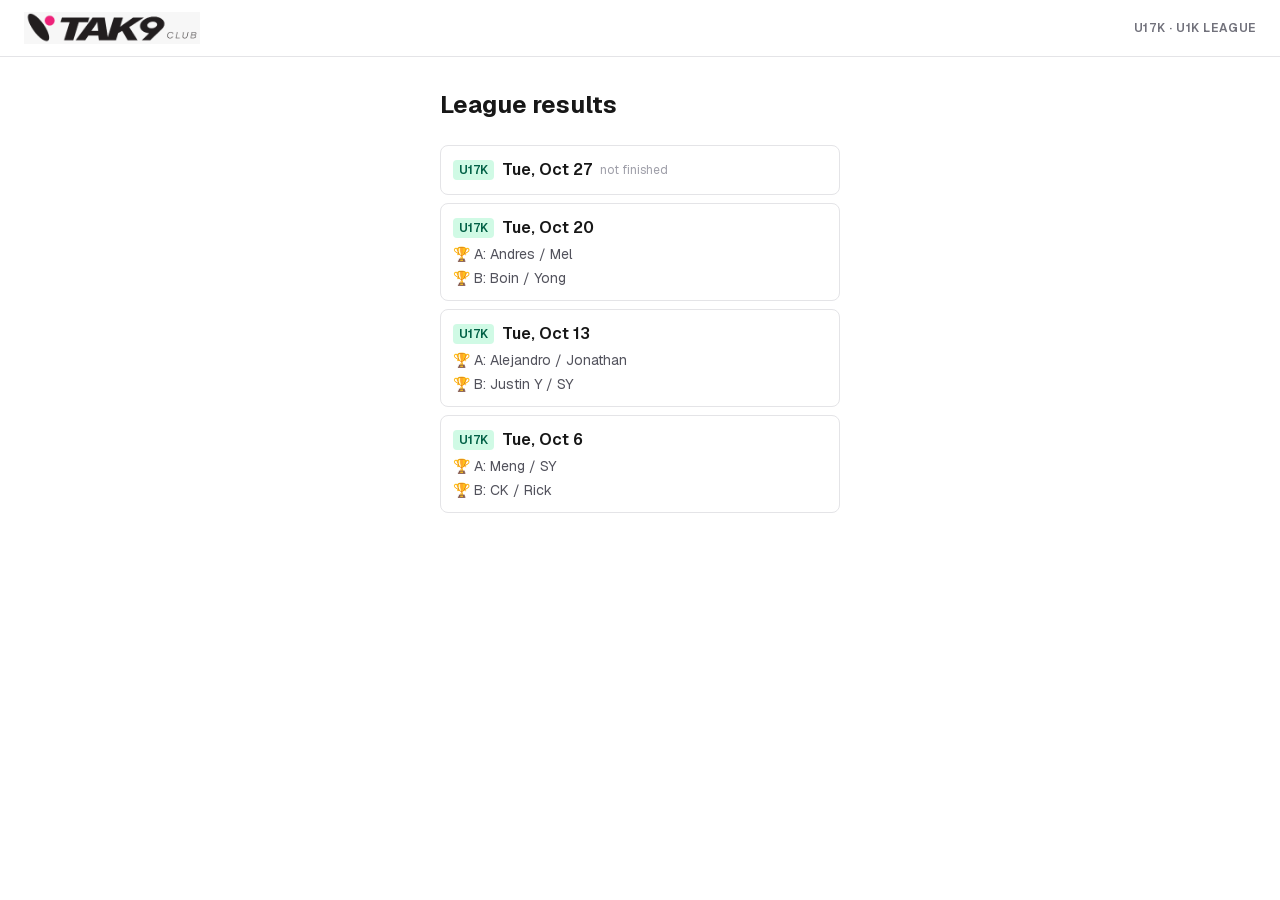
==== commit 4a41e011: "Results as of 2026-10-27 20:00" ====
--- a/index.html
+++ b/index.html
@@ -1 +1 @@
-<!DOCTYPE html><html lang="en" class="geist_a71539c9-module__T19VSG__variable geist_mono_8d43a2aa-module__8Li5zG__variable h-full antialiased"><head><meta name="robots" content="noindex, nofollow"><meta charSet="utf-8"/><meta name="viewport" content="width=device-width, initial-scale=1, viewport-fit=cover"/><link rel="preload" href="assets/tak9-logo.png" as="image"/><link rel="stylesheet" href="assets/chunks/3dsnnazrlipmu.css" data-precedence="next"/><meta name="theme-color" content="#ffffff" media="(prefers-color-scheme: light)"/><meta name="theme-color" content="#18181b" media="(prefers-color-scheme: dark)"/><title>League results</title><meta name="description" content="TAK9 club members, payments, lessons, and the U17K / U1K league."/><link rel="manifest" /><meta name="mobile-web-app-capable" content="yes"/><meta name="apple-mobile-web-app-title" content="TAK9"/><meta name="apple-mobile-web-app-status-bar-style" content="default"/><link rel="icon"  sizes="256x256" type="image/x-icon"/><link rel="apple-touch-icon"  sizes="180x180" type="image/png"/><meta name="next-size-adjust" content=""/></head><body class="min-h-full flex flex-col bg-white text-zinc-900 dark:bg-zinc-950 dark:text-zinc-100"><div hidden=""><!--$--><!--/$--></div><header class="border-b border-zinc-200 bg-white px-4 py-3 sm:px-6 dark:border-zinc-800 dark:bg-zinc-900 "><div class="mx-auto flex max-w-7xl flex-wrap items-center justify-between gap-x-4 gap-y-2"><img src="assets/tak9-logo.png" alt="TAK9 CLUB Logo" class="h-8 w-auto object-contain dark:rounded dark:bg-white dark:px-2 dark:py-0.5"/><span class="text-xs font-semibold tracking-wider text-zinc-500 dark:text-zinc-400">U17K · U1K LEAGUE</span></div></header><main class="flex flex-1 flex-col"><div class="mx-auto flex w-full max-w-md flex-col gap-6 px-4 py-8 sm:px-6"><h1 class="text-2xl font-bold">League results</h1><ul class="flex flex-col gap-2"><li><a data-date="2026-10-20" data-league="U17K" class="flex flex-col gap-1 rounded-lg border border-zinc-200 p-3 hover:bg-zinc-50 dark:border-zinc-800 dark:hover:bg-zinc-900" href="2026-10-20-u17k/"><div class="flex items-center gap-2"><span class="rounded px-1.5 py-0.5 text-xs font-semibold bg-emerald-100 text-emerald-800 dark:bg-emerald-950 dark:text-emerald-300">U17K</span><span class="font-semibold">Tue, Oct 20</span></div><div class="text-sm text-zinc-600 dark:text-zinc-400">🏆 <!-- -->A<!-- -->: <!-- -->Andres / Mel</div><div class="text-sm text-zinc-600 dark:text-zinc-400">🏆 <!-- -->B<!-- -->: <!-- -->Boin / Yong</div></a></li><li><a data-date="2026-10-13" data-league="U17K" class="flex flex-col gap-1 rounded-lg border border-zinc-200 p-3 hover:bg-zinc-50 dark:border-zinc-800 dark:hover:bg-zinc-900" href="2026-10-13-u17k/"><div class="flex items-center gap-2"><span class="rounded px-1.5 py-0.5 text-xs font-semibold bg-emerald-100 text-emerald-800 dark:bg-emerald-950 dark:text-emerald-300">U17K</span><span class="font-semibold">Tue, Oct 13</span></div><div class="text-sm text-zinc-600 dark:text-zinc-400">🏆 <!-- -->A<!-- -->: <!-- -->Alejandro / Jonathan</div><div class="text-sm text-zinc-600 dark:text-zinc-400">🏆 <!-- -->B<!-- -->: <!-- -->Justin Y / SY</div></a></li><li><a data-date="2026-10-06" data-league="U17K" class="flex flex-col gap-1 rounded-lg border border-zinc-200 p-3 hover:bg-zinc-50 dark:border-zinc-800 dark:hover:bg-zinc-900" href="2026-10-06-u17k/"><div class="flex items-center gap-2"><span class="rounded px-1.5 py-0.5 text-xs font-semibold bg-emerald-100 text-emerald-800 dark:bg-emerald-950 dark:text-emerald-300">U17K</span><span class="font-semibold">Tue, Oct 6</span></div><div class="text-sm text-zinc-600 dark:text-zinc-400">🏆 <!-- -->A<!-- -->: <!-- -->Meng / SY</div><div class="text-sm text-zinc-600 dark:text-zinc-400">🏆 <!-- -->B<!-- -->: <!-- -->CK / Rick</div></a></li></ul></div><!--$--><!--/$--></main></body></html>+<!DOCTYPE html><html lang="en" class="geist_a71539c9-module__T19VSG__variable geist_mono_8d43a2aa-module__8Li5zG__variable h-full antialiased"><head><meta name="robots" content="noindex, nofollow"><meta charSet="utf-8"/><meta name="viewport" content="width=device-width, initial-scale=1, viewport-fit=cover"/><link rel="preload" href="assets/tak9-logo.png" as="image"/><link rel="stylesheet" href="assets/chunks/2o_7y4zpvq52r.css" data-precedence="next"/><meta name="theme-color" content="#ffffff" media="(prefers-color-scheme: light)"/><meta name="theme-color" content="#18181b" media="(prefers-color-scheme: dark)"/><title>League results</title><meta name="description" content="TAK9 club members, payments, lessons, and the U17K / U1K league."/><link rel="manifest" /><meta name="mobile-web-app-capable" content="yes"/><meta name="apple-mobile-web-app-title" content="TAK9"/><meta name="apple-mobile-web-app-status-bar-style" content="default"/><link rel="icon"  sizes="256x256" type="image/x-icon"/><link rel="apple-touch-icon"  sizes="180x180" type="image/png"/><meta name="next-size-adjust" content=""/></head><body class="min-h-full flex flex-col bg-white text-zinc-900 dark:bg-zinc-950 dark:text-zinc-100"><div hidden=""><!--$--><!--/$--></div><header class="border-b border-zinc-200 bg-white px-4 py-3 sm:px-6 dark:border-zinc-800 dark:bg-zinc-900 "><div class="mx-auto flex max-w-7xl flex-wrap items-center justify-between gap-x-4 gap-y-2"><img src="assets/tak9-logo.png" alt="TAK9 CLUB Logo" class="h-8 w-auto object-contain dark:rounded dark:bg-white dark:px-2 dark:py-0.5"/><span class="text-xs font-semibold tracking-wider text-zinc-500 dark:text-zinc-400">U17K · U1K LEAGUE</span></div></header><main class="flex flex-1 flex-col"><div class="mx-auto flex w-full max-w-md flex-col gap-6 px-4 py-8 sm:px-6"><h1 class="text-2xl font-bold">League results</h1><ul class="flex flex-col gap-2"><li><a data-slug="2026-10-27-u17k" class="flex flex-col gap-1 rounded-lg border border-zinc-200 p-3 hover:bg-zinc-50 dark:border-zinc-800 dark:hover:bg-zinc-900" href="2026-10-27-u17k/"><div class="flex items-center gap-2"><span class="rounded px-1.5 py-0.5 text-xs font-semibold bg-emerald-100 text-emerald-800 dark:bg-emerald-950 dark:text-emerald-300">U17K</span><span class="font-semibold">Tue, Oct 27</span><span class="text-xs text-zinc-400">not finished</span></div></a></li><li><a data-slug="2026-10-20-u17k" class="flex flex-col gap-1 rounded-lg border border-zinc-200 p-3 hover:bg-zinc-50 dark:border-zinc-800 dark:hover:bg-zinc-900" href="2026-10-20-u17k/"><div class="flex items-center gap-2"><span class="rounded px-1.5 py-0.5 text-xs font-semibold bg-emerald-100 text-emerald-800 dark:bg-emerald-950 dark:text-emerald-300">U17K</span><span class="font-semibold">Tue, Oct 20</span></div><div class="text-sm text-zinc-600 dark:text-zinc-400">🏆 <!-- -->A<!-- -->: <!-- -->Andres / Mel</div><div class="text-sm text-zinc-600 dark:text-zinc-400">🏆 <!-- -->B<!-- -->: <!-- -->Boin / Yong</div></a></li><li><a data-slug="2026-10-13-u17k" class="flex flex-col gap-1 rounded-lg border border-zinc-200 p-3 hover:bg-zinc-50 dark:border-zinc-800 dark:hover:bg-zinc-900" href="2026-10-13-u17k/"><div class="flex items-center gap-2"><span class="rounded px-1.5 py-0.5 text-xs font-semibold bg-emerald-100 text-emerald-800 dark:bg-emerald-950 dark:text-emerald-300">U17K</span><span class="font-semibold">Tue, Oct 13</span></div><div class="text-sm text-zinc-600 dark:text-zinc-400">🏆 <!-- -->A<!-- -->: <!-- -->Alejandro / Jonathan</div><div class="text-sm text-zinc-600 dark:text-zinc-400">🏆 <!-- -->B<!-- -->: <!-- -->Justin Y / SY</div></a></li><li><a data-slug="2026-10-06-u17k" class="flex flex-col gap-1 rounded-lg border border-zinc-200 p-3 hover:bg-zinc-50 dark:border-zinc-800 dark:hover:bg-zinc-900" href="2026-10-06-u17k/"><div class="flex items-center gap-2"><span class="rounded px-1.5 py-0.5 text-xs font-semibold bg-emerald-100 text-emerald-800 dark:bg-emerald-950 dark:text-emerald-300">U17K</span><span class="font-semibold">Tue, Oct 6</span></div><div class="text-sm text-zinc-600 dark:text-zinc-400">🏆 <!-- -->A<!-- -->: <!-- -->Meng / SY</div><div class="text-sm text-zinc-600 dark:text-zinc-400">🏆 <!-- -->B<!-- -->: <!-- -->CK / Rick</div></a></li></ul></div><!--$--><!--/$--></main></body></html>
--- a/assets/chunks/2o_7y4zpvq52r.css
+++ b/assets/chunks/2o_7y4zpvq52r.css
@@ -0,0 +1,3 @@
+@font-face{font-family:Geist;font-style:normal;font-weight:100 900;font-display:swap;src:url(../media/fef07dbb0973bf53-s.3p2_lha1f2xer.woff2)format("woff2");unicode-range:U+460-52F,U+1C80-1C8A,U+20B4,U+2DE0-2DFF,U+A640-A69F,U+FE2E-FE2F}@font-face{font-family:Geist;font-style:normal;font-weight:100 900;font-display:swap;src:url(../media/8a480f0b521d4e75-s.1qq4vpdcun5oj.woff2)format("woff2");unicode-range:U+301,U+400-45F,U+490-491,U+4B0-4B1,U+2116}@font-face{font-family:Geist;font-style:normal;font-weight:100 900;font-display:swap;src:url(../media/53b9e256198e5412-s.390ncx5urfkfu.woff2)format("woff2");unicode-range:U+102-103,U+110-111,U+128-129,U+168-169,U+1A0-1A1,U+1AF-1B0,U+300-301,U+303-304,U+308-309,U+323,U+329,U+1EA0-1EF9,U+20AB}@font-face{font-family:Geist;font-style:normal;font-weight:100 900;font-display:swap;src:url(../media/7178b3e590c64307-s.21jp631_3pja2.woff2)format("woff2");unicode-range:U+100-2BA,U+2BD-2C5,U+2C7-2CC,U+2CE-2D7,U+2DD-2FF,U+304,U+308,U+329,U+1D00-1DBF,U+1E00-1E9F,U+1EF2-1EFF,U+2020,U+20A0-20AB,U+20AD-20C4,U+2113,U+2C60-2C7F,U+A720-A7FF}@font-face{font-family:Geist;font-style:normal;font-weight:100 900;font-display:swap;src:url(../media/caa3a2e1cccd8315-s.p.0wgildi0cnwt9.woff2)format("woff2");unicode-range:U+??,U+131,U+152-153,U+2BB-2BC,U+2C6,U+2DA,U+2DC,U+304,U+308,U+329,U+2000-206F,U+20AC,U+2122,U+2191,U+2193,U+2212,U+2215,U+FEFF,U+FFFD}@font-face{font-family:Geist Fallback;src:local(Arial);ascent-override:95.94%;descent-override:28.16%;line-gap-override:0.0%;size-adjust:104.76%}.geist_a71539c9-module__T19VSG__className{font-family:Geist,Geist Fallback;font-style:normal}.geist_a71539c9-module__T19VSG__variable{--font-geist-sans:"Geist", "Geist Fallback"}
+@font-face{font-family:Geist Mono;font-style:normal;font-weight:100 900;font-display:swap;src:url(../media/5ce348bf30bf5439-s.31988l_ccedte.woff2)format("woff2");unicode-range:U+460-52F,U+1C80-1C8A,U+20B4,U+2DE0-2DFF,U+A640-A69F,U+FE2E-FE2F}@font-face{font-family:Geist Mono;font-style:normal;font-weight:100 900;font-display:swap;src:url(../media/4fa387ec64143e14-s.2tuy5pz7dlieh.woff2)format("woff2");unicode-range:U+301,U+400-45F,U+490-491,U+4B0-4B1,U+2116}@font-face{font-family:Geist Mono;font-style:normal;font-weight:100 900;font-display:swap;src:url(../media/6306c77e7c8268e4-s.2dbetqa9o8jxf.woff2)format("woff2");unicode-range:U+2000-2001,U+2004-2008,U+200A,U+23B8-23BD,U+2500-259F}@font-face{font-family:Geist Mono;font-style:normal;font-weight:100 900;font-display:swap;src:url(../media/7d817b4c03b0c5f1-s.1uyisp29ctx0d.woff2)format("woff2");unicode-range:U+102-103,U+110-111,U+128-129,U+168-169,U+1A0-1A1,U+1AF-1B0,U+300-301,U+303-304,U+308-309,U+323,U+329,U+1EA0-1EF9,U+20AB}@font-face{font-family:Geist Mono;font-style:normal;font-weight:100 900;font-display:swap;src:url(../media/bbc41e54d2fcbd21-s.1rgnod-3esatf.woff2)format("woff2");unicode-range:U+100-2BA,U+2BD-2C5,U+2C7-2CC,U+2CE-2D7,U+2DD-2FF,U+304,U+308,U+329,U+1D00-1DBF,U+1E00-1E9F,U+1EF2-1EFF,U+2020,U+20A0-20AB,U+20AD-20C4,U+2113,U+2C60-2C7F,U+A720-A7FF}@font-face{font-family:Geist Mono;font-style:normal;font-weight:100 900;font-display:swap;src:url(../media/797e433ab948586e-s.p.0r6juujl39pe6.woff2)format("woff2");unicode-range:U+??,U+131,U+152-153,U+2BB-2BC,U+2C6,U+2DA,U+2DC,U+304,U+308,U+329,U+2000-206F,U+20AC,U+2122,U+2191,U+2193,U+2212,U+2215,U+FEFF,U+FFFD}@font-face{font-family:Geist Mono Fallback;src:local(Arial);ascent-override:74.67%;descent-override:21.92%;line-gap-override:0.0%;size-adjust:134.59%}.geist_mono_8d43a2aa-module__8Li5zG__className{font-family:Geist Mono,Geist Mono Fallback;font-style:normal}.geist_mono_8d43a2aa-module__8Li5zG__variable{--font-geist-mono:"Geist Mono", "Geist Mono Fallback"}
+@layer properties{@supports (((-webkit-hyphens:none)) and (not (margin-trim:inline))) or ((-moz-orient:inline) and (not (color:rgb(from red r g b)))){*,:before,:after,::backdrop{--tw-translate-x:0;--tw-translate-y:0;--tw-translate-z:0;--tw-rotate-x:initial;--tw-rotate-y:initial;--tw-rotate-z:initial;--tw-skew-x:initial;--tw-skew-y:initial;--tw-divide-y-reverse:0;--tw-border-style:solid;--tw-leading:initial;--tw-font-weight:initial;--tw-tracking:initial;--tw-ordinal:initial;--tw-slashed-zero:initial;--tw-numeric-figure:initial;--tw-numeric-spacing:initial;--tw-numeric-fraction:initial;--tw-shadow:0 0 #0000;--tw-shadow-color:initial;--tw-shadow-alpha:100%;--tw-inset-shadow:0 0 #0000;--tw-inset-shadow-color:initial;--tw-inset-shadow-alpha:100%;--tw-ring-color:initial;--tw-ring-shadow:0 0 #0000;--tw-inset-ring-color:initial;--tw-inset-ring-shadow:0 0 #0000;--tw-ring-inset:initial;--tw-ring-offset-width:0px;--tw-ring-offset-color:#fff;--tw-ring-offset-shadow:0 0 #0000;--tw-blur:initial;--tw-brightness:initial;--tw-contrast:initial;--tw-grayscale:initial;--tw-hue-rotate:initial;--tw-invert:initial;--tw-opacity:initial;--tw-saturate:initial;--tw-sepia:initial;--tw-drop-shadow:initial;--tw-drop-shadow-color:initial;--tw-drop-shadow-alpha:100%;--tw-drop-shadow-size:initial;--tw-backdrop-blur:initial;--tw-backdrop-brightness:initial;--tw-backdrop-contrast:initial;--tw-backdrop-grayscale:initial;--tw-backdrop-hue-rotate:initial;--tw-backdrop-invert:initial;--tw-backdrop-opacity:initial;--tw-backdrop-saturate:initial;--tw-backdrop-sepia:initial;--tw-duration:initial}}}@layer theme{:root,:host{--font-sans:var(--font-geist-sans), "Apple SD Gothic Neo", "Malgun Gothic", "Noto Sans KR", system-ui, sans-serif;--color-red-50:#fef2f2;--color-red-100:#ffe2e2;--color-red-200:#ffcaca;--color-red-300:#ffa3a3;--color-red-400:#ff6568;--color-red-500:#fb2c36;--color-red-600:#e40014;--color-red-700:#bf000f;--color-red-800:#9f0712;--color-red-900:#82181a;--color-red-950:#460809;--color-amber-50:#fffbeb;--color-amber-100:#fef3c6;--color-amber-200:#fee685;--color-amber-300:#ffd236;--color-amber-400:#fcbb00;--color-amber-500:#f99c00;--color-amber-600:#dd7400;--color-amber-700:#b75000;--color-amber-800:#953d00;--color-amber-900:#7b3306;--color-amber-950:#461901;--color-emerald-50:#ecfdf5;--color-emerald-100:#d0fae5;--color-emerald-200:#a4f4cf;--color-emerald-300:#5ee9b5;--color-emerald-400:#00d294;--color-emerald-500:#00bb7f;--color-emerald-600:#009767;--color-emerald-700:#007956;--color-emerald-800:#005f46;--color-emerald-900:#004e3b;--color-emerald-950:#002c22;--color-sky-50:#f0f9ff;--color-sky-100:#dff2fe;--color-sky-200:#b8e6fe;--color-sky-300:#77d4ff;--color-sky-400:#00bcfe;--color-sky-500:#00a5ef;--color-sky-600:#0084cc;--color-sky-800:#005986;--color-sky-900:#024a70;--color-sky-950:#052f4a;--color-indigo-100:#e0e7ff;--color-indigo-200:#c7d2ff;--color-indigo-300:#a4b3ff;--color-indigo-400:#7d87ff;--color-indigo-500:#625fff;--color-indigo-600:#4f39f6;--color-indigo-700:#432dd7;--color-indigo-800:#372aac;--color-indigo-950:#1e1a4d;--color-violet-50:#f5f3ff;--color-violet-100:#ede9fe;--color-violet-200:#ddd6ff;--color-violet-300:#c4b4ff;--color-violet-500:#8d54ff;--color-violet-800:#5d0ec0;--color-violet-900:#4d179a;--color-violet-950:#2f0d68;--color-fuchsia-50:#fdf4ff;--color-fuchsia-100:#fae8ff;--color-fuchsia-200:#f6cfff;--color-fuchsia-300:#f2a9ff;--color-fuchsia-700:#a600b5;--color-fuchsia-900:#721378;--color-fuchsia-950:#4b004f;--color-rose-50:#fff1f2;--color-rose-200:#ffccd3;--color-rose-300:#ffa2ae;--color-rose-500:#ff2357;--color-rose-600:#e70044;--color-rose-800:#a30037;--color-rose-900:#8b0836;--color-rose-950:#4d0218;--color-zinc-50:#fafafa;--color-zinc-100:#f4f4f5;--color-zinc-200:#e4e4e7;--color-zinc-300:#d4d4d8;--color-zinc-400:#9f9fa9;--color-zinc-500:#71717b;--color-zinc-600:#52525c;--color-zinc-700:#3f3f46;--color-zinc-800:#27272a;--color-zinc-900:#18181b;--color-zinc-950:#09090b;--color-black:#000;--color-white:#fff;--spacing:.25rem;--container-xs:20rem;--container-sm:24rem;--container-md:28rem;--container-2xl:42rem;--container-3xl:48rem;--container-5xl:64rem;--container-6xl:72rem;--container-7xl:80rem;--text-xs:.75rem;--text-xs--line-height:calc(1 / .75);--text-sm:.875rem;--text-sm--line-height:calc(1.25 / .875);--text-base:1rem;--text-base--line-height:calc(1.5 / 1);--text-lg:1.125rem;--text-lg--line-height:calc(1.75 / 1.125);--text-xl:1.25rem;--text-xl--line-height:calc(1.75 / 1.25);--text-2xl:1.5rem;--text-2xl--line-height:calc(2 / 1.5);--text-3xl:1.875rem;--text-3xl--line-height:calc(2.25 / 1.875);--text-4xl:2.25rem;--text-4xl--line-height:calc(2.5 / 2.25);--text-5xl:3rem;--text-5xl--line-height:1;--text-6xl:3.75rem;--text-6xl--line-height:1;--font-weight-normal:400;--font-weight-medium:500;--font-weight-semibold:600;--font-weight-bold:700;--font-weight-extrabold:800;--font-weight-black:900;--tracking-tight:-.025em;--tracking-wide:.025em;--tracking-wider:.05em;--leading-tight:1.25;--leading-snug:1.375;--leading-relaxed:1.625;--radius-sm:.25rem;--radius-md:.375rem;--radius-lg:.5rem;--radius-xl:.75rem;--radius-2xl:1rem;--radius-3xl:1.5rem;--animate-ping:ping 1s cubic-bezier(0, 0, .2, 1) infinite;--animate-pulse:pulse 2s cubic-bezier(.4, 0, .6, 1) infinite;--blur-xs:4px;--blur-md:12px;--blur-2xl:40px;--default-transition-duration:.15s;--default-transition-timing-function:cubic-bezier(.4, 0, .2, 1);--default-font-family:var(--font-geist-sans), "Apple SD Gothic Neo", "Malgun Gothic", "Noto Sans KR", system-ui, sans-serif;--default-mono-font-family:var(--font-geist-mono)}@supports (color:lab(0% 0 0)){:root,:host{--color-red-50:lab(96.5005% 4.18508 1.52328);--color-red-100:lab(92.243% 10.2865 3.83865);--color-red-200:lab(86.017% 19.8815 7.75869);--color-red-300:lab(76.5514% 36.422 15.5335);--color-red-400:lab(63.7053% 60.745 31.3109);--color-red-500:lab(55.4814% 75.0732 48.8528);--color-red-600:lab(48.4493% 77.4328 61.5452);--color-red-700:lab(40.4273% 67.2623 53.7441);--color-red-800:lab(33.7174% 55.8993 41.0293);--color-red-900:lab(28.5139% 44.5539 29.0463);--color-red-950:lab(13.003% 29.04 16.7519);--color-amber-50:lab(98.6252% -.635922 8.42309);--color-amber-100:lab(95.916% -1.21653 23.111);--color-amber-200:lab(91.7203% -.505269 49.9084);--color-amber-300:lab(86.4156% 6.13147 78.3961);--color-amber-400:lab(80.1641% 16.6016 99.2089);--color-amber-500:lab(72.7183% 31.8672 97.9407);--color-amber-600:lab(60.3514% 40.5624 87.1228);--color-amber-700:lab(47.2709% 42.9082 69.2966);--color-amber-800:lab(37.8822% 37.1699 52.2718);--color-amber-900:lab(31.2288% 30.2627 40.0378);--color-amber-950:lab(15.8111% 20.9107 23.3752);--color-emerald-50:lab(97.8462% -6.94966 1.85487);--color-emerald-100:lab(94.9004% -17.0769 5.63836);--color-emerald-200:lab(90.2247% -31.039 9.47084);--color-emerald-300:lab(83.9203% -48.7124 13.8849);--color-emerald-400:lab(75.0771% -60.7313 19.4147);--color-emerald-500:lab(66.9756% -58.27 19.5419);--color-emerald-600:lab(55.0481% -49.9246 15.93);--color-emerald-700:lab(44.4871% -41.0396 11.0361);--color-emerald-800:lab(35.3675% -33.1188 8.04002);--color-emerald-900:lab(28.8637% -26.9249 5.45986);--color-emerald-950:lab(15.0582% -17.9507 2.38369);--color-sky-50:lab(97.3623% -2.33802 -4.13098);--color-sky-100:lab(94.3709% -4.56053 -8.23453);--color-sky-200:lab(88.6983% -11.3978 -16.8488);--color-sky-300:lab(80.3307% -20.2945 -31.385);--color-sky-400:lab(70.687% -23.6078 -45.9483);--color-sky-500:lab(63.3038% -18.433 -51.0407);--color-sky-600:lab(51.7754% -11.4712 -49.8349);--color-sky-800:lab(35.164% -9.57692 -34.4068);--color-sky-900:lab(29.1959% -8.34689 -28.2453);--color-sky-950:lab(17.8299% -5.31271 -21.1584);--color-indigo-100:lab(91.6577% 1.04591 -12.7199);--color-indigo-200:lab(84.4329% 3.18977 -23.9688);--color-indigo-300:lab(74.0235% 8.54138 -41.6075);--color-indigo-400:lab(59.866% 22.4834 -64.4485);--color-indigo-500:lab(48.295% 38.3129 -81.9673);--color-indigo-600:lab(38.4009% 52.6132 -92.3857);--color-indigo-700:lab(32.4486% 49.2217 -84.6695);--color-indigo-800:lab(26.6645% 37.9804 -68.6402);--color-indigo-950:lab(12.4853% 14.9672 -31.3418);--color-violet-50:lab(96.2416% 2.28849 -5.51657);--color-violet-100:lab(93.0838% 4.35197 -9.88284);--color-violet-200:lab(87.0888% 8.53688 -19.4189);--color-violet-300:lab(76.7419% 18.3911 -37.0706);--color-violet-500:lab(49.9355% 55.1776 -81.8963);--color-violet-800:lab(29.3188% 57.7986 -76.1493);--color-violet-900:lab(24.3783% 45.7525 -61.4902);--color-violet-950:lab(14.0706% 33.3353 -46.7553);--color-fuchsia-50:lab(97.1083% 4.46233 -4.09334);--color-fuchsia-100:lab(93.9419% 9.57647 -9.08735);--color-fuchsia-200:lab(87.7108% 19.9958 -18.2054);--color-fuchsia-300:lab(78.5378% 39.3533 -32.9615);--color-fuchsia-700:lab(39.787% 72.2653 -53.1244);--color-fuchsia-900:lab(27.755% 48.6174 -34.3553);--color-fuchsia-950:lab(15.7348% 39.0235 -27.4073);--color-rose-50:lab(96.2369% 4.94155 1.28011);--color-rose-200:lab(86.806% 19.1909 4.07754);--color-rose-300:lab(76.6339% 38.3549 9.68835);--color-rose-500:lab(56.101% 79.4328 31.4532);--color-rose-600:lab(49.1882% 81.577 36.0311);--color-rose-800:lab(34.6481% 60.802 20.1957);--color-rose-900:lab(29.7104% 51.514 12.6253);--color-rose-950:lab(14.2323% 34.0086 9.80922);--color-zinc-50:lab(98.26% 0 0);--color-zinc-100:lab(96.1634% .0993311 -.364041);--color-zinc-200:lab(90.6853% .399232 -1.45452);--color-zinc-300:lab(84.9837% .601262 -2.17986);--color-zinc-400:lab(65.6464% 1.53497 -5.42429);--color-zinc-500:lab(47.8878% 1.65477 -5.77283);--color-zinc-600:lab(35.1166% 1.78212 -6.1173);--color-zinc-700:lab(26.8019% 1.35387 -4.68303);--color-zinc-800:lab(15.7305% .613764 -2.16959);--color-zinc-900:lab(8.30603% .618205 -2.16572);--color-zinc-950:lab(2.51107% .242703 -.886115)}}}@layer base{*,:after,:before,::backdrop{box-sizing:border-box;border:0 solid;margin:0;padding:0}::file-selector-button{box-sizing:border-box;border:0 solid;margin:0;padding:0}html,:host{-webkit-text-size-adjust:100%;tab-size:4;line-height:1.5;font-family:var(--default-font-family,-apple-system, BlinkMacSystemFont, "Segoe UI", Roboto, "Helvetica Neue", "Noto Sans", Arial, sans-serif, "Apple Color Emoji", "Segoe UI Emoji", "Segoe UI Symbol", "Noto Color Emoji");font-feature-settings:var(--default-font-feature-settings,normal);font-variation-settings:var(--default-font-variation-settings,normal);-webkit-tap-highlight-color:transparent}hr{height:0;color:inherit;border-top-width:1px}abbr:where([title]){-webkit-text-decoration:underline dotted;text-decoration:underline dotted}h1,h2,h3,h4,h5,h6{font-size:inherit;font-weight:inherit}a{color:inherit;-webkit-text-decoration:inherit;-webkit-text-decoration:inherit;-webkit-text-decoration:inherit;-webkit-text-decoration:inherit;text-decoration:inherit}b,strong{font-weight:bolder}code,kbd,samp,pre{font-family:var(--default-mono-font-family,ui-monospace, SFMono-Regular, Menlo, Monaco, Consolas, "Liberation Mono", "Courier New", monospace);font-feature-settings:var(--default-mono-font-feature-settings,normal);font-variation-settings:var(--default-mono-font-variation-settings,normal);font-size:1em}small{font-size:80%}sub,sup{vertical-align:baseline;font-size:75%;line-height:0;position:relative}sub{bottom:-.25em}sup{top:-.5em}table{text-indent:0;border-color:inherit;border-collapse:collapse}:-moz-focusring:where(:not(iframe)){outline:auto}progress{vertical-align:baseline}summary{display:list-item}ol,ul,menu{list-style:none}img,svg,video,canvas,audio,iframe,embed,object{vertical-align:middle;display:block}img,video{max-width:100%;height:auto}button,input,select,optgroup,textarea{font:inherit;font-feature-settings:inherit;font-variation-settings:inherit;letter-spacing:inherit;color:inherit;opacity:1;background-color:#0000;border-radius:0}::file-selector-button{font:inherit;font-feature-settings:inherit;font-variation-settings:inherit;letter-spacing:inherit;color:inherit;opacity:1;background-color:#0000;border-radius:0}:where(select:is([multiple],[size])) optgroup{font-weight:bolder}:where(select:is([multiple],[size])) optgroup option{padding-inline-start:20px}::file-selector-button{margin-inline-end:4px}::placeholder{opacity:1}@supports (not ((-webkit-appearance:-apple-pay-button))) or (contain-intrinsic-size:1px){::placeholder{color:currentColor}@supports (color:color-mix(in lab, red, red)){::placeholder{color:color-mix(in oklab, currentcolor 50%, transparent)}}}textarea{resize:vertical}::-webkit-search-decoration{-webkit-appearance:none}::-webkit-date-and-time-value{min-height:1lh;text-align:inherit}::-webkit-datetime-edit{display:inline-flex}::-webkit-datetime-edit-fields-wrapper{padding:0}::-webkit-datetime-edit{padding-block:0}::-webkit-datetime-edit-year-field{padding-block:0}::-webkit-datetime-edit-month-field{padding-block:0}::-webkit-datetime-edit-day-field{padding-block:0}::-webkit-datetime-edit-hour-field{padding-block:0}::-webkit-datetime-edit-minute-field{padding-block:0}::-webkit-datetime-edit-second-field{padding-block:0}::-webkit-datetime-edit-millisecond-field{padding-block:0}::-webkit-datetime-edit-meridiem-field{padding-block:0}::-webkit-calendar-picker-indicator{line-height:1}:-moz-ui-invalid{box-shadow:none}button,input:where([type=button],[type=reset],[type=submit]){appearance:button}::file-selector-button{appearance:button}::-webkit-inner-spin-button{height:auto}::-webkit-outer-spin-button{height:auto}[hidden]:where(:not([hidden=until-found])){display:none!important}}@layer components;@layer utilities{.pointer-events-none{pointer-events:none}.visible{visibility:visible}.absolute{position:absolute}.fixed{position:fixed}.relative{position:relative}.static{position:static}.sticky{position:sticky}.inset-0{inset:0}.inset-x-0{inset-inline:0}.-top-16{top:calc(var(--spacing) * -16)}.top-0{top:0}.top-\[0\.8em\]{top:.8em}.-right-10{right:calc(var(--spacing) * -10)}.right-\[0\.8em\]{right:.8em}.bottom-0{bottom:0}.bottom-\[0\.6em\]{bottom:.6em}.left-0{left:0}.left-1\/2{left:50%}.left-\[0\.9em\]{left:.9em}.z-10{z-index:10}.z-30{z-index:30}.z-50{z-index:50}.col-span-2{grid-column:span 2/span 2}.container{width:100%}@media (min-width:40rem){.container{max-width:40rem}}@media (min-width:48rem){.container{max-width:48rem}}@media (min-width:64rem){.container{max-width:64rem}}@media (min-width:80rem){.container{max-width:80rem}}@media (min-width:96rem){.container{max-width:96rem}}.mx-auto{margin-inline:auto}.my-3{margin-block:calc(var(--spacing) * 3)}.my-5{margin-block:calc(var(--spacing) * 5)}.-mt-1{margin-top:calc(var(--spacing) * -1)}.-mt-1\.5{margin-top:calc(var(--spacing) * -1.5)}.-mt-2{margin-top:calc(var(--spacing) * -2)}.mt-0\.5{margin-top:calc(var(--spacing) * .5)}.mt-1{margin-top:var(--spacing)}.mt-1\.5{margin-top:calc(var(--spacing) * 1.5)}.mt-2{margin-top:calc(var(--spacing) * 2)}.mt-2\.5{margin-top:calc(var(--spacing) * 2.5)}.mt-3{margin-top:calc(var(--spacing) * 3)}.mt-4{margin-top:calc(var(--spacing) * 4)}.mt-5{margin-top:calc(var(--spacing) * 5)}.mt-\[0\.2em\]{margin-top:.2em}.mt-\[0\.4em\]{margin-top:.4em}.mt-\[0\.8em\]{margin-top:.8em}.mt-auto{margin-top:auto}.mr-1{margin-right:var(--spacing)}.mr-1\.5{margin-right:calc(var(--spacing) * 1.5)}.mr-2{margin-right:calc(var(--spacing) * 2)}.mr-\[0\.4em\]{margin-right:.4em}.mr-\[0\.5em\]{margin-right:.5em}.mb-1{margin-bottom:var(--spacing)}.mb-1\.5{margin-bottom:calc(var(--spacing) * 1.5)}.mb-2{margin-bottom:calc(var(--spacing) * 2)}.mb-3{margin-bottom:calc(var(--spacing) * 3)}.mb-4{margin-bottom:calc(var(--spacing) * 4)}.mb-\[0\.3em\]{margin-bottom:.3em}.mb-\[0\.8em\]{margin-bottom:.8em}.ml-0\.5{margin-left:calc(var(--spacing) * .5)}.ml-1{margin-left:var(--spacing)}.ml-1\.5{margin-left:calc(var(--spacing) * 1.5)}.ml-2{margin-left:calc(var(--spacing) * 2)}.ml-\[0\.4em\]{margin-left:.4em}.ml-auto{margin-left:auto}.block{display:block}.contents{display:contents}.flex{display:flex}.grid{display:grid}.hidden{display:none}.inline{display:inline}.inline-block{display:inline-block}.inline-flex{display:inline-flex}.table{display:table}.size-2{width:calc(var(--spacing) * 2);height:calc(var(--spacing) * 2)}.size-2\.5{width:calc(var(--spacing) * 2.5);height:calc(var(--spacing) * 2.5)}.size-4{width:calc(var(--spacing) * 4);height:calc(var(--spacing) * 4)}.size-6{width:calc(var(--spacing) * 6);height:calc(var(--spacing) * 6)}.size-7{width:calc(var(--spacing) * 7);height:calc(var(--spacing) * 7)}.size-8{width:calc(var(--spacing) * 8);height:calc(var(--spacing) * 8)}.size-9{width:calc(var(--spacing) * 9);height:calc(var(--spacing) * 9)}.size-10{width:calc(var(--spacing) * 10);height:calc(var(--spacing) * 10)}.size-11{width:calc(var(--spacing) * 11);height:calc(var(--spacing) * 11)}.size-12{width:calc(var(--spacing) * 12);height:calc(var(--spacing) * 12)}.size-48{width:calc(var(--spacing) * 48);height:calc(var(--spacing) * 48)}.size-60{width:calc(var(--spacing) * 60);height:calc(var(--spacing) * 60)}.size-\[0\.6em\]{width:.6em;height:.6em}.size-\[0\.55em\]{width:.55em;height:.55em}.size-\[1\.5em\]{width:1.5em;height:1.5em}.h-1{height:var(--spacing)}.h-1\.5{height:calc(var(--spacing) * 1.5)}.h-2{height:calc(var(--spacing) * 2)}.h-2\.5{height:calc(var(--spacing) * 2.5)}.h-3{height:calc(var(--spacing) * 3)}.h-4{height:calc(var(--spacing) * 4)}.h-5{height:calc(var(--spacing) * 5)}.h-7{height:calc(var(--spacing) * 7)}.h-8{height:calc(var(--spacing) * 8)}.h-10{height:calc(var(--spacing) * 10)}.h-11{height:calc(var(--spacing) * 11)}.h-14{height:calc(var(--spacing) * 14)}.h-28{height:calc(var(--spacing) * 28)}.h-36{height:calc(var(--spacing) * 36)}.h-52{height:calc(var(--spacing) * 52)}.h-\[0\.3em\]{height:.3em}.h-\[2\.2em\]{height:2.2em}.h-\[75vh\]{height:75vh}.h-full{height:100%}.max-h-48{max-height:calc(var(--spacing) * 48)}.max-h-60{max-height:calc(var(--spacing) * 60)}.max-h-64{max-height:calc(var(--spacing) * 64)}.max-h-\[88vh\]{max-height:88vh}.max-h-\[90dvh\]{max-height:90dvh}.max-h-\[90vh\]{max-height:90vh}.min-h-0{min-height:0}.min-h-10{min-height:calc(var(--spacing) * 10)}.min-h-11{min-height:calc(var(--spacing) * 11)}.min-h-14{min-height:calc(var(--spacing) * 14)}.min-h-16{min-height:calc(var(--spacing) * 16)}.min-h-32{min-height:calc(var(--spacing) * 32)}.min-h-\[2px\]{min-height:2px}.min-h-dvh{min-height:100dvh}.min-h-full{min-height:100%}.w-2{width:calc(var(--spacing) * 2)}.w-3{width:calc(var(--spacing) * 3)}.w-4{width:calc(var(--spacing) * 4)}.w-5{width:calc(var(--spacing) * 5)}.w-7{width:calc(var(--spacing) * 7)}.w-8{width:calc(var(--spacing) * 8)}.w-9{width:calc(var(--spacing) * 9)}.w-10{width:calc(var(--spacing) * 10)}.w-11{width:calc(var(--spacing) * 11)}.w-14{width:calc(var(--spacing) * 14)}.w-16{width:calc(var(--spacing) * 16)}.w-28{width:calc(var(--spacing) * 28)}.w-\[2\.2em\]{width:2.2em}.w-\[2\.6em\]{width:2.6em}.w-\[2em\]{width:2em}.w-\[3\.4em\]{width:3.4em}.w-\[3em\]{width:3em}.w-\[26\%\]{width:26%}.w-auto{width:auto}.w-full{width:100%}.max-w-2xl{max-width:var(--container-2xl)}.max-w-3xl{max-width:var(--container-3xl)}.max-w-5xl{max-width:var(--container-5xl)}.max-w-6xl{max-width:var(--container-6xl)}.max-w-7xl{max-width:var(--container-7xl)}.max-w-9{max-width:calc(var(--spacing) * 9)}.max-w-11{max-width:calc(var(--spacing) * 11)}.max-w-44{max-width:calc(var(--spacing) * 44)}.max-w-\[60em\]{max-width:60em}.max-w-\[80\%\]{max-width:80%}.max-w-\[85\%\]{max-width:85%}.max-w-\[200px\]{max-width:200px}.max-w-\[220px\]{max-width:220px}.max-w-full{max-width:100%}.max-w-md{max-width:var(--container-md)}.max-w-sm{max-width:var(--container-sm)}.max-w-xs{max-width:var(--container-xs)}.min-w-0{min-width:0}.min-w-36{min-width:calc(var(--spacing) * 36)}.min-w-\[280px\]{min-width:280px}.min-w-\[480px\]{min-width:480px}.min-w-\[640px\]{min-width:640px}.min-w-\[760px\]{min-width:760px}.min-w-\[860px\]{min-width:860px}.flex-1{flex:1}.flex-shrink{flex-shrink:1}.shrink-0{flex-shrink:0}.table-fixed{table-layout:fixed}.border-collapse{border-collapse:collapse}.origin-top-left{transform-origin:0 0}.-translate-x-1\/2{--tw-translate-x:calc(calc(1 / 2 * 100%) * -1);translate:var(--tw-translate-x) var(--tw-translate-y)}.-translate-x-full{--tw-translate-x:-100%;translate:var(--tw-translate-x) var(--tw-translate-y)}.transform{transform:var(--tw-rotate-x,) var(--tw-rotate-y,) var(--tw-rotate-z,) var(--tw-skew-x,) var(--tw-skew-y,)}.animate-ping{animation:var(--animate-ping)}.animate-pulse{animation:var(--animate-pulse)}.cursor-grab{cursor:grab}.cursor-pointer{cursor:pointer}.resize{resize:both}.scroll-mb-4{scroll-margin-bottom:calc(var(--spacing) * 4)}.list-none{list-style-type:none}.grid-cols-1{grid-template-columns:repeat(1,minmax(0,1fr))}.grid-cols-2{grid-template-columns:repeat(2,minmax(0,1fr))}.grid-cols-3{grid-template-columns:repeat(3,minmax(0,1fr))}.grid-cols-4{grid-template-columns:repeat(4,minmax(0,1fr))}.grid-cols-7{grid-template-columns:repeat(7,minmax(0,1fr))}.grid-cols-\[1fr_auto_1fr\]{grid-template-columns:1fr auto 1fr}.grid-cols-\[3fr_2fr\]{grid-template-columns:3fr 2fr}.grid-cols-\[4\.5rem_1fr\]{grid-template-columns:4.5rem 1fr}.flex-col{flex-direction:column}.flex-col-reverse{flex-direction:column-reverse}.flex-wrap{flex-wrap:wrap}.items-baseline{align-items:baseline}.items-center{align-items:center}.items-end{align-items:flex-end}.items-start{align-items:flex-start}.justify-around{justify-content:space-around}.justify-between{justify-content:space-between}.justify-center{justify-content:center}.justify-end{justify-content:flex-end}.justify-start{justify-content:flex-start}.gap-0\.5{gap:calc(var(--spacing) * .5)}.gap-1{gap:var(--spacing)}.gap-1\.5{gap:calc(var(--spacing) * 1.5)}.gap-2{gap:calc(var(--spacing) * 2)}.gap-2\.5{gap:calc(var(--spacing) * 2.5)}.gap-3{gap:calc(var(--spacing) * 3)}.gap-4{gap:calc(var(--spacing) * 4)}.gap-5{gap:calc(var(--spacing) * 5)}.gap-6{gap:calc(var(--spacing) * 6)}.gap-8{gap:calc(var(--spacing) * 8)}.gap-\[0\.3em\]{gap:.3em}.gap-\[0\.4em\]{gap:.4em}.gap-\[0\.5em\]{gap:.5em}.gap-\[0\.6em\]{gap:.6em}.gap-\[0\.7em\]{gap:.7em}.gap-\[0\.8em\]{gap:.8em}.gap-\[0\.9em\]{gap:.9em}.gap-\[1\.2em\]{gap:1.2em}.gap-\[1\.4em\]{gap:1.4em}.gap-\[1\.5em\]{gap:1.5em}.gap-\[1em\]{gap:1em}.gap-\[2px\]{gap:2px}.gap-\[3em\]{gap:3em}.gap-x-2{column-gap:calc(var(--spacing) * 2)}.gap-x-3{column-gap:calc(var(--spacing) * 3)}.gap-x-4{column-gap:calc(var(--spacing) * 4)}.gap-x-6{column-gap:calc(var(--spacing) * 6)}.gap-y-1{row-gap:var(--spacing)}.gap-y-1\.5{row-gap:calc(var(--spacing) * 1.5)}.gap-y-2{row-gap:calc(var(--spacing) * 2)}.gap-y-2\.5{row-gap:calc(var(--spacing) * 2.5)}:where(.divide-y>:not(:last-child)){--tw-divide-y-reverse:0;border-bottom-style:var(--tw-border-style);border-top-style:var(--tw-border-style);border-top-width:calc(1px * var(--tw-divide-y-reverse));border-bottom-width:calc(1px * calc(1 - var(--tw-divide-y-reverse)))}:where(.divide-zinc-100>:not(:last-child)){border-color:var(--color-zinc-100)}:where(.divide-zinc-200>:not(:last-child)){border-color:var(--color-zinc-200)}.self-center{align-self:center}.self-end{align-self:flex-end}.self-start{align-self:flex-start}.truncate{text-overflow:ellipsis;white-space:nowrap;overflow:hidden}.overflow-hidden{overflow:hidden}.overflow-visible{overflow:visible}.overflow-x-auto{overflow-x:auto}.overflow-y-auto{overflow-y:auto}.rounded{border-radius:.25rem}.rounded-2xl{border-radius:var(--radius-2xl)}.rounded-3xl{border-radius:var(--radius-3xl)}.rounded-\[0\.3em\]{border-radius:.3em}.rounded-\[0\.4em\]{border-radius:.4em}.rounded-\[0\.6em\]{border-radius:.6em}.rounded-\[0\.7em\]{border-radius:.7em}.rounded-\[0\.8em\]{border-radius:.8em}.rounded-\[0\.35em\]{border-radius:.35em}.rounded-\[1em\]{border-radius:1em}.rounded-\[50\%\]{border-radius:50%}.rounded-full{border-radius:3.40282e38px}.rounded-lg{border-radius:var(--radius-lg)}.rounded-md{border-radius:var(--radius-md)}.rounded-sm{border-radius:var(--radius-sm)}.rounded-xl{border-radius:var(--radius-xl)}.rounded-t{border-top-left-radius:.25rem;border-top-right-radius:.25rem}.rounded-t-2xl{border-top-left-radius:var(--radius-2xl);border-top-right-radius:var(--radius-2xl)}.rounded-t-3xl{border-top-left-radius:var(--radius-3xl);border-top-right-radius:var(--radius-3xl)}.border{border-style:var(--tw-border-style);border-width:1px}.border-2{border-style:var(--tw-border-style);border-width:2px}.border-t{border-top-style:var(--tw-border-style);border-top-width:1px}.border-r{border-right-style:var(--tw-border-style);border-right-width:1px}.border-b{border-bottom-style:var(--tw-border-style);border-bottom-width:1px}.border-b-2{border-bottom-style:var(--tw-border-style);border-bottom-width:2px}.border-l{border-left-style:var(--tw-border-style);border-left-width:1px}.border-dashed{--tw-border-style:dashed;border-style:dashed}.border-amber-200{border-color:var(--color-amber-200)}.border-amber-300{border-color:var(--color-amber-300)}.border-amber-400{border-color:var(--color-amber-400)}.border-black{border-color:var(--color-black)}.border-emerald-200{border-color:var(--color-emerald-200)}.border-emerald-300{border-color:var(--color-emerald-300)}.border-emerald-400{border-color:var(--color-emerald-400)}.border-emerald-500{border-color:var(--color-emerald-500)}.border-emerald-600{border-color:var(--color-emerald-600)}.border-emerald-600\/40{border-color:#00976766}@supports (color:color-mix(in lab, red, red)){.border-emerald-600\/40{border-color:color-mix(in oklab, var(--color-emerald-600) 40%, transparent)}}.border-fuchsia-200{border-color:var(--color-fuchsia-200)}.border-red-200{border-color:var(--color-red-200)}.border-red-300{border-color:var(--color-red-300)}.border-rose-200{border-color:var(--color-rose-200)}.border-rose-300{border-color:var(--color-rose-300)}.border-sky-200{border-color:var(--color-sky-200)}.border-sky-300{border-color:var(--color-sky-300)}.border-sky-400{border-color:var(--color-sky-400)}.border-transparent{border-color:#0000}.border-violet-200{border-color:var(--color-violet-200)}.border-violet-300{border-color:var(--color-violet-300)}.border-white\/5{border-color:#ffffff0d}@supports (color:color-mix(in lab, red, red)){.border-white\/5{border-color:color-mix(in oklab, var(--color-white) 5%, transparent)}}.border-white\/10{border-color:#ffffff1a}@supports (color:color-mix(in lab, red, red)){.border-white\/10{border-color:color-mix(in oklab, var(--color-white) 10%, transparent)}}.border-zinc-100{border-color:var(--color-zinc-100)}.border-zinc-200{border-color:var(--color-zinc-200)}.border-zinc-200\/80{border-color:#e4e4e7cc}@supports (color:color-mix(in lab, red, red)){.border-zinc-200\/80{border-color:color-mix(in oklab, var(--color-zinc-200) 80%, transparent)}}.border-zinc-300{border-color:var(--color-zinc-300)}.border-zinc-400{border-color:var(--color-zinc-400)}.border-zinc-700{border-color:var(--color-zinc-700)}.border-zinc-800{border-color:var(--color-zinc-800)}.border-zinc-900{border-color:var(--color-zinc-900)}.bg-amber-50{background-color:var(--color-amber-50)}.bg-amber-50\/60{background-color:#fffbeb99}@supports (color:color-mix(in lab, red, red)){.bg-amber-50\/60{background-color:color-mix(in oklab, var(--color-amber-50) 60%, transparent)}}.bg-amber-50\/70{background-color:#fffbebb3}@supports (color:color-mix(in lab, red, red)){.bg-amber-50\/70{background-color:color-mix(in oklab, var(--color-amber-50) 70%, transparent)}}.bg-amber-100{background-color:var(--color-amber-100)}.bg-amber-200{background-color:var(--color-amber-200)}.bg-amber-300\/10{background-color:#ffd2361a}@supports (color:color-mix(in lab, red, red)){.bg-amber-300\/10{background-color:color-mix(in oklab, var(--color-amber-300) 10%, transparent)}}.bg-amber-400{background-color:var(--color-amber-400)}.bg-amber-500{background-color:var(--color-amber-500)}.bg-amber-700{background-color:var(--color-amber-700)}.bg-black{background-color:var(--color-black)}.bg-black\/40{background-color:#0006}@supports (color:color-mix(in lab, red, red)){.bg-black\/40{background-color:color-mix(in oklab, var(--color-black) 40%, transparent)}}.bg-black\/50{background-color:#00000080}@supports (color:color-mix(in lab, red, red)){.bg-black\/50{background-color:color-mix(in oklab, var(--color-black) 50%, transparent)}}.bg-black\/60{background-color:#0009}@supports (color:color-mix(in lab, red, red)){.bg-black\/60{background-color:color-mix(in oklab, var(--color-black) 60%, transparent)}}.bg-emerald-50{background-color:var(--color-emerald-50)}.bg-emerald-50\/70{background-color:#ecfdf5b3}@supports (color:color-mix(in lab, red, red)){.bg-emerald-50\/70{background-color:color-mix(in oklab, var(--color-emerald-50) 70%, transparent)}}.bg-emerald-100{background-color:var(--color-emerald-100)}.bg-emerald-400{background-color:var(--color-emerald-400)}.bg-emerald-500{background-color:var(--color-emerald-500)}.bg-emerald-500\/15{background-color:#00bb7f26}@supports (color:color-mix(in lab, red, red)){.bg-emerald-500\/15{background-color:color-mix(in oklab, var(--color-emerald-500) 15%, transparent)}}.bg-emerald-500\/30{background-color:#00bb7f4d}@supports (color:color-mix(in lab, red, red)){.bg-emerald-500\/30{background-color:color-mix(in oklab, var(--color-emerald-500) 30%, transparent)}}.bg-emerald-600{background-color:var(--color-emerald-600)}.bg-fuchsia-50{background-color:var(--color-fuchsia-50)}.bg-indigo-100{background-color:var(--color-indigo-100)}.bg-indigo-600{background-color:var(--color-indigo-600)}.bg-red-50{background-color:var(--color-red-50)}.bg-red-100{background-color:var(--color-red-100)}.bg-red-500{background-color:var(--color-red-500)}.bg-red-600{background-color:var(--color-red-600)}.bg-rose-50{background-color:var(--color-rose-50)}.bg-rose-50\/70{background-color:#fff1f2b3}@supports (color:color-mix(in lab, red, red)){.bg-rose-50\/70{background-color:color-mix(in oklab, var(--color-rose-50) 70%, transparent)}}.bg-rose-500{background-color:var(--color-rose-500)}.bg-sky-50{background-color:var(--color-sky-50)}.bg-sky-50\/70{background-color:#f0f9ffb3}@supports (color:color-mix(in lab, red, red)){.bg-sky-50\/70{background-color:color-mix(in oklab, var(--color-sky-50) 70%, transparent)}}.bg-sky-100{background-color:var(--color-sky-100)}.bg-sky-400{background-color:var(--color-sky-400)}.bg-sky-500{background-color:var(--color-sky-500)}.bg-sky-600{background-color:var(--color-sky-600)}.bg-violet-50{background-color:var(--color-violet-50)}.bg-violet-50\/70{background-color:#f5f3ffb3}@supports (color:color-mix(in lab, red, red)){.bg-violet-50\/70{background-color:color-mix(in oklab, var(--color-violet-50) 70%, transparent)}}.bg-violet-500{background-color:var(--color-violet-500)}.bg-white{background-color:var(--color-white)}.bg-white\/5{background-color:#ffffff0d}@supports (color:color-mix(in lab, red, red)){.bg-white\/5{background-color:color-mix(in oklab, var(--color-white) 5%, transparent)}}.bg-white\/10{background-color:#ffffff1a}@supports (color:color-mix(in lab, red, red)){.bg-white\/10{background-color:color-mix(in oklab, var(--color-white) 10%, transparent)}}.bg-white\/15{background-color:#ffffff26}@supports (color:color-mix(in lab, red, red)){.bg-white\/15{background-color:color-mix(in oklab, var(--color-white) 15%, transparent)}}.bg-white\/80{background-color:#fffc}@supports (color:color-mix(in lab, red, red)){.bg-white\/80{background-color:color-mix(in oklab, var(--color-white) 80%, transparent)}}.bg-white\/85{background-color:#ffffffd9}@supports (color:color-mix(in lab, red, red)){.bg-white\/85{background-color:color-mix(in oklab, var(--color-white) 85%, transparent)}}.bg-white\/90{background-color:#ffffffe6}@supports (color:color-mix(in lab, red, red)){.bg-white\/90{background-color:color-mix(in oklab, var(--color-white) 90%, transparent)}}.bg-white\/95{background-color:#fffffff2}@supports (color:color-mix(in lab, red, red)){.bg-white\/95{background-color:color-mix(in oklab, var(--color-white) 95%, transparent)}}.bg-zinc-50{background-color:var(--color-zinc-50)}.bg-zinc-50\/50{background-color:#fafafa80}@supports (color:color-mix(in lab, red, red)){.bg-zinc-50\/50{background-color:color-mix(in oklab, var(--color-zinc-50) 50%, transparent)}}.bg-zinc-100{background-color:var(--color-zinc-100)}.bg-zinc-100\/70{background-color:#f4f4f5b3}@supports (color:color-mix(in lab, red, red)){.bg-zinc-100\/70{background-color:color-mix(in oklab, var(--color-zinc-100) 70%, transparent)}}.bg-zinc-200{background-color:var(--color-zinc-200)}.bg-zinc-200\/70{background-color:#e4e4e7b3}@supports (color:color-mix(in lab, red, red)){.bg-zinc-200\/70{background-color:color-mix(in oklab, var(--color-zinc-200) 70%, transparent)}}.bg-zinc-300{background-color:var(--color-zinc-300)}.bg-zinc-800{background-color:var(--color-zinc-800)}.bg-zinc-900{background-color:var(--color-zinc-900)}.bg-zinc-900\/50{background-color:#18181b80}@supports (color:color-mix(in lab, red, red)){.bg-zinc-900\/50{background-color:color-mix(in oklab, var(--color-zinc-900) 50%, transparent)}}.bg-zinc-900\/60{background-color:#18181b99}@supports (color:color-mix(in lab, red, red)){.bg-zinc-900\/60{background-color:color-mix(in oklab, var(--color-zinc-900) 60%, transparent)}}.bg-zinc-950{background-color:var(--color-zinc-950)}.bg-zinc-950\/80{background-color:#09090bcc}@supports (color:color-mix(in lab, red, red)){.bg-zinc-950\/80{background-color:color-mix(in oklab, var(--color-zinc-950) 80%, transparent)}}.object-contain{object-fit:contain}.p-0{padding:0}.p-0\.5{padding:calc(var(--spacing) * .5)}.p-1{padding:var(--spacing)}.p-1\.5{padding:calc(var(--spacing) * 1.5)}.p-2{padding:calc(var(--spacing) * 2)}.p-2\.5{padding:calc(var(--spacing) * 2.5)}.p-3{padding:calc(var(--spacing) * 3)}.p-3\.5{padding:calc(var(--spacing) * 3.5)}.p-4{padding:calc(var(--spacing) * 4)}.p-5{padding:calc(var(--spacing) * 5)}.p-6{padding:calc(var(--spacing) * 6)}.p-8{padding:calc(var(--spacing) * 8)}.p-\[0\.2em\]{padding:.2em}.p-\[0\.7em\]{padding:.7em}.p-\[0\.8em\]{padding:.8em}.p-\[1\.1em\]{padding:1.1em}.p-\[1\.2em\]{padding:1.2em}.p-\[1\.4em\]{padding:1.4em}.px-0\.5{padding-inline:calc(var(--spacing) * .5)}.px-1{padding-inline:var(--spacing)}.px-1\.5{padding-inline:calc(var(--spacing) * 1.5)}.px-2{padding-inline:calc(var(--spacing) * 2)}.px-2\.5{padding-inline:calc(var(--spacing) * 2.5)}.px-3{padding-inline:calc(var(--spacing) * 3)}.px-3\.5{padding-inline:calc(var(--spacing) * 3.5)}.px-4{padding-inline:calc(var(--spacing) * 4)}.px-5{padding-inline:calc(var(--spacing) * 5)}.px-6{padding-inline:calc(var(--spacing) * 6)}.px-\[0\.4em\]{padding-inline:.4em}.px-\[0\.5em\]{padding-inline:.5em}.px-\[0\.8em\]{padding-inline:.8em}.px-\[0\.9em\]{padding-inline:.9em}.px-\[0\.45em\]{padding-inline:.45em}.px-\[1\.6em\]{padding-inline:1.6em}.px-\[1em\]{padding-inline:1em}.py-0\.5{padding-block:calc(var(--spacing) * .5)}.py-1{padding-block:var(--spacing)}.py-1\.5{padding-block:calc(var(--spacing) * 1.5)}.py-2{padding-block:calc(var(--spacing) * 2)}.py-2\.5{padding-block:calc(var(--spacing) * 2.5)}.py-3{padding-block:calc(var(--spacing) * 3)}.py-3\.5{padding-block:calc(var(--spacing) * 3.5)}.py-4{padding-block:calc(var(--spacing) * 4)}.py-6{padding-block:calc(var(--spacing) * 6)}.py-8{padding-block:calc(var(--spacing) * 8)}.py-10{padding-block:calc(var(--spacing) * 10)}.py-12{padding-block:calc(var(--spacing) * 12)}.py-24{padding-block:calc(var(--spacing) * 24)}.py-\[0\.1em\]{padding-block:.1em}.py-\[0\.2em\]{padding-block:.2em}.py-\[0\.3em\]{padding-block:.3em}.py-\[0\.4em\]{padding-block:.4em}.py-\[0\.6em\]{padding-block:.6em}.py-\[0\.9em\]{padding-block:.9em}.py-\[0\.15em\]{padding-block:.15em}.py-\[0\.25em\]{padding-block:.25em}.py-\[0\.35em\]{padding-block:.35em}.py-\[0\.45em\]{padding-block:.45em}.pt-1{padding-top:var(--spacing)}.pt-1\.5{padding-top:calc(var(--spacing) * 1.5)}.pt-2{padding-top:calc(var(--spacing) * 2)}.pt-2\.5{padding-top:calc(var(--spacing) * 2.5)}.pt-3{padding-top:calc(var(--spacing) * 3)}.pt-4{padding-top:calc(var(--spacing) * 4)}.pt-5{padding-top:calc(var(--spacing) * 5)}.pt-6{padding-top:calc(var(--spacing) * 6)}.pt-10{padding-top:calc(var(--spacing) * 10)}.pt-\[0\.8em\]{padding-top:.8em}.pt-\[env\(safe-area-inset-top\)\]{padding-top:env(safe-area-inset-top)}.pr-0\.5{padding-right:calc(var(--spacing) * .5)}.pr-1{padding-right:var(--spacing)}.pr-2{padding-right:calc(var(--spacing) * 2)}.pr-4{padding-right:calc(var(--spacing) * 4)}.pb-0\.5{padding-bottom:calc(var(--spacing) * .5)}.pb-1{padding-bottom:var(--spacing)}.pb-1\.5{padding-bottom:calc(var(--spacing) * 1.5)}.pb-2{padding-bottom:calc(var(--spacing) * 2)}.pb-2\.5{padding-bottom:calc(var(--spacing) * 2.5)}.pb-3{padding-bottom:calc(var(--spacing) * 3)}.pb-4{padding-bottom:calc(var(--spacing) * 4)}.pb-10{padding-bottom:calc(var(--spacing) * 10)}.pb-36{padding-bottom:calc(var(--spacing) * 36)}.pb-\[0\.3em\]{padding-bottom:.3em}.pb-\[0\.8em\]{padding-bottom:.8em}.pb-\[calc\(0\.75rem\+env\(safe-area-inset-bottom\)\)\]{padding-bottom:calc(.75rem + env(safe-area-inset-bottom))}.pb-\[calc\(1\.25rem\+env\(safe-area-inset-bottom\)\)\]{padding-bottom:calc(1.25rem + env(safe-area-inset-bottom))}.pb-\[calc\(1rem\+env\(safe-area-inset-bottom\)\)\]{padding-bottom:calc(1rem + env(safe-area-inset-bottom))}.pb-\[calc\(2rem\+env\(safe-area-inset-bottom\)\)\]{padding-bottom:calc(2rem + env(safe-area-inset-bottom))}.pb-\[calc\(6rem\+env\(safe-area-inset-bottom\)\)\]{padding-bottom:calc(6rem + env(safe-area-inset-bottom))}.pb-\[calc\(10rem\+env\(safe-area-inset-bottom\)\)\]{padding-bottom:calc(10rem + env(safe-area-inset-bottom))}.pb-\[env\(safe-area-inset-bottom\)\]{padding-bottom:env(safe-area-inset-bottom)}.pl-1{padding-left:var(--spacing)}.pl-2{padding-left:calc(var(--spacing) * 2)}.pl-3{padding-left:calc(var(--spacing) * 3)}.pl-4{padding-left:calc(var(--spacing) * 4)}.text-center{text-align:center}.text-left{text-align:left}.text-right{text-align:right}.align-\[2px\]{vertical-align:2px}.align-top{vertical-align:top}.font-mono{font-family:var(--font-geist-mono)}.text-2xl{font-size:var(--text-2xl);line-height:var(--tw-leading,var(--text-2xl--line-height))}.text-3xl{font-size:var(--text-3xl);line-height:var(--tw-leading,var(--text-3xl--line-height))}.text-4xl{font-size:var(--text-4xl);line-height:var(--tw-leading,var(--text-4xl--line-height))}.text-5xl{font-size:var(--text-5xl);line-height:var(--tw-leading,var(--text-5xl--line-height))}.text-6xl{font-size:var(--text-6xl);line-height:var(--tw-leading,var(--text-6xl--line-height))}.text-base{font-size:var(--text-base);line-height:var(--tw-leading,var(--text-base--line-height))}.text-lg{font-size:var(--text-lg);line-height:var(--tw-leading,var(--text-lg--line-height))}.text-sm{font-size:var(--text-sm);line-height:var(--tw-leading,var(--text-sm--line-height))}.text-xl{font-size:var(--text-xl);line-height:var(--tw-leading,var(--text-xl--line-height))}.text-xs{font-size:var(--text-xs);line-height:var(--tw-leading,var(--text-xs--line-height))}.text-\[0\.7em\]{font-size:.7em}.text-\[0\.8em\]{font-size:.8em}.text-\[0\.9em\]{font-size:.9em}.text-\[0\.75em\]{font-size:.75em}.text-\[0\.85em\]{font-size:.85em}.text-\[0\.95em\]{font-size:.95em}.text-\[1\.1em\]{font-size:1.1em}.text-\[1\.2em\]{font-size:1.2em}.text-\[1\.3em\]{font-size:1.3em}.text-\[1\.4em\]{font-size:1.4em}.text-\[1\.6em\]{font-size:1.6em}.text-\[1\.8em\]{font-size:1.8em}.text-\[1\.25em\]{font-size:1.25em}.text-\[1em\]{font-size:1em}.text-\[2em\]{font-size:2em}.text-\[6em\]{font-size:6em}.text-\[10px\]{font-size:10px}.text-\[11px\]{font-size:11px}.text-\[13px\]{font-size:13px}.text-\[15px\]{font-size:15px}.text-\[16px\]{font-size:16px}.text-\[17px\]{font-size:17px}.leading-5{--tw-leading:calc(var(--spacing) * 5);line-height:calc(var(--spacing) * 5)}.leading-none{--tw-leading:1;line-height:1}.leading-relaxed{--tw-leading:var(--leading-relaxed);line-height:var(--leading-relaxed)}.leading-snug{--tw-leading:var(--leading-snug);line-height:var(--leading-snug)}.leading-tight{--tw-leading:var(--leading-tight);line-height:var(--leading-tight)}.font-black{--tw-font-weight:var(--font-weight-black);font-weight:var(--font-weight-black)}.font-bold{--tw-font-weight:var(--font-weight-bold);font-weight:var(--font-weight-bold)}.font-extrabold{--tw-font-weight:var(--font-weight-extrabold);font-weight:var(--font-weight-extrabold)}.font-medium{--tw-font-weight:var(--font-weight-medium);font-weight:var(--font-weight-medium)}.font-normal{--tw-font-weight:var(--font-weight-normal);font-weight:var(--font-weight-normal)}.font-semibold{--tw-font-weight:var(--font-weight-semibold);font-weight:var(--font-weight-semibold)}.tracking-tight{--tw-tracking:var(--tracking-tight);letter-spacing:var(--tracking-tight)}.tracking-wide{--tw-tracking:var(--tracking-wide);letter-spacing:var(--tracking-wide)}.tracking-wider{--tw-tracking:var(--tracking-wider);letter-spacing:var(--tracking-wider)}.whitespace-normal{white-space:normal}.whitespace-nowrap{white-space:nowrap}.whitespace-pre-line{white-space:pre-line}.whitespace-pre-wrap{white-space:pre-wrap}.text-amber-100{color:var(--color-amber-100)}.text-amber-200{color:var(--color-amber-200)}.text-amber-300{color:var(--color-amber-300)}.text-amber-600{color:var(--color-amber-600)}.text-amber-700{color:var(--color-amber-700)}.text-amber-800{color:var(--color-amber-800)}.text-amber-900{color:var(--color-amber-900)}.text-amber-950{color:var(--color-amber-950)}.text-emerald-300{color:var(--color-emerald-300)}.text-emerald-300\/70{color:#5ee9b5b3}@supports (color:color-mix(in lab, red, red)){.text-emerald-300\/70{color:color-mix(in oklab, var(--color-emerald-300) 70%, transparent)}}.text-emerald-400\/70{color:#00d294b3}@supports (color:color-mix(in lab, red, red)){.text-emerald-400\/70{color:color-mix(in oklab, var(--color-emerald-400) 70%, transparent)}}.text-emerald-600{color:var(--color-emerald-600)}.text-emerald-700{color:var(--color-emerald-700)}.text-emerald-800{color:var(--color-emerald-800)}.text-emerald-900{color:var(--color-emerald-900)}.text-emerald-950{color:var(--color-emerald-950)}.text-fuchsia-700{color:var(--color-fuchsia-700)}.text-fuchsia-950{color:var(--color-fuchsia-950)}.text-indigo-200{color:var(--color-indigo-200)}.text-indigo-500{color:var(--color-indigo-500)}.text-indigo-600{color:var(--color-indigo-600)}.text-indigo-800{color:var(--color-indigo-800)}.text-red-500{color:var(--color-red-500)}.text-red-600{color:var(--color-red-600)}.text-red-700{color:var(--color-red-700)}.text-red-800{color:var(--color-red-800)}.text-rose-900{color:var(--color-rose-900)}.text-sky-300{color:var(--color-sky-300)}.text-sky-400\/70{color:#00bcfeb3}@supports (color:color-mix(in lab, red, red)){.text-sky-400\/70{color:color-mix(in oklab, var(--color-sky-400) 70%, transparent)}}.text-sky-800{color:var(--color-sky-800)}.text-sky-900{color:var(--color-sky-900)}.text-sky-950{color:var(--color-sky-950)}.text-violet-900{color:var(--color-violet-900)}.text-violet-950{color:var(--color-violet-950)}.text-white{color:var(--color-white)}.text-white\/50{color:#ffffff80}@supports (color:color-mix(in lab, red, red)){.text-white\/50{color:color-mix(in oklab, var(--color-white) 50%, transparent)}}.text-white\/70{color:#ffffffb3}@supports (color:color-mix(in lab, red, red)){.text-white\/70{color:color-mix(in oklab, var(--color-white) 70%, transparent)}}.text-white\/90{color:#ffffffe6}@supports (color:color-mix(in lab, red, red)){.text-white\/90{color:color-mix(in oklab, var(--color-white) 90%, transparent)}}.text-zinc-300{color:var(--color-zinc-300)}.text-zinc-400{color:var(--color-zinc-400)}.text-zinc-500{color:var(--color-zinc-500)}.text-zinc-600{color:var(--color-zinc-600)}.text-zinc-700{color:var(--color-zinc-700)}.text-zinc-800{color:var(--color-zinc-800)}.text-zinc-900{color:var(--color-zinc-900)}.uppercase{text-transform:uppercase}.italic{font-style:italic}.tabular-nums{--tw-numeric-spacing:tabular-nums;font-variant-numeric:var(--tw-ordinal,) var(--tw-slashed-zero,) var(--tw-numeric-figure,) var(--tw-numeric-spacing,) var(--tw-numeric-fraction,)}.line-through{text-decoration-line:line-through}.underline{text-decoration-line:underline}.decoration-white\/50{text-decoration-color:#ffffff80}@supports (color:color-mix(in lab, red, red)){.decoration-white\/50{-webkit-text-decoration-color:color-mix(in oklab, var(--color-white) 50%, transparent);-webkit-text-decoration-color:color-mix(in oklab, var(--color-white) 50%, transparent);-webkit-text-decoration-color:color-mix(in oklab, var(--color-white) 50%, transparent);text-decoration-color:color-mix(in oklab, var(--color-white) 50%, transparent)}}.underline-offset-4{text-underline-offset:4px}.antialiased{-webkit-font-smoothing:antialiased;-moz-osx-font-smoothing:grayscale}.opacity-40{opacity:.4}.opacity-50{opacity:.5}.opacity-60{opacity:.6}.opacity-70{opacity:.7}.opacity-80{opacity:.8}.shadow{--tw-shadow:0 1px 3px 0 var(--tw-shadow-color,#0000001a), 0 1px 2px -1px var(--tw-shadow-color,#0000001a);box-shadow:var(--tw-inset-shadow), var(--tw-inset-ring-shadow), var(--tw-ring-offset-shadow), var(--tw-ring-shadow), var(--tw-shadow)}.shadow-2xl{--tw-shadow:0 25px 50px -12px var(--tw-shadow-color,#00000040);box-shadow:var(--tw-inset-shadow), var(--tw-inset-ring-shadow), var(--tw-ring-offset-shadow), var(--tw-ring-shadow), var(--tw-shadow)}.shadow-\[0_0_10px_rgb\(252_211_77\/0\.5\)\]{--tw-shadow:0 0 10px var(--tw-shadow-color,#fcd34d80);box-shadow:var(--tw-inset-shadow), var(--tw-inset-ring-shadow), var(--tw-ring-offset-shadow), var(--tw-ring-shadow), var(--tw-shadow)}.shadow-\[0_1px_2px_rgba\(0\,0\,0\,0\.04\)\]{--tw-shadow:0 1px 2px var(--tw-shadow-color,#0000000a);box-shadow:var(--tw-inset-shadow), var(--tw-inset-ring-shadow), var(--tw-ring-offset-shadow), var(--tw-ring-shadow), var(--tw-shadow)}.shadow-lg{--tw-shadow:0 10px 15px -3px var(--tw-shadow-color,#0000001a), 0 4px 6px -4px var(--tw-shadow-color,#0000001a);box-shadow:var(--tw-inset-shadow), var(--tw-inset-ring-shadow), var(--tw-ring-offset-shadow), var(--tw-ring-shadow), var(--tw-shadow)}.shadow-md{--tw-shadow:0 4px 6px -1px var(--tw-shadow-color,#0000001a), 0 2px 4px -2px var(--tw-shadow-color,#0000001a);box-shadow:var(--tw-inset-shadow), var(--tw-inset-ring-shadow), var(--tw-ring-offset-shadow), var(--tw-ring-shadow), var(--tw-shadow)}.shadow-sm{--tw-shadow:0 1px 3px 0 var(--tw-shadow-color,#0000001a), 0 1px 2px -1px var(--tw-shadow-color,#0000001a);box-shadow:var(--tw-inset-shadow), var(--tw-inset-ring-shadow), var(--tw-ring-offset-shadow), var(--tw-ring-shadow), var(--tw-shadow)}.shadow-xl{--tw-shadow:0 20px 25px -5px var(--tw-shadow-color,#0000001a), 0 8px 10px -6px var(--tw-shadow-color,#0000001a);box-shadow:var(--tw-inset-shadow), var(--tw-inset-ring-shadow), var(--tw-ring-offset-shadow), var(--tw-ring-shadow), var(--tw-shadow)}.ring,.ring-1{--tw-ring-shadow:var(--tw-ring-inset,) 0 0 0 calc(1px + var(--tw-ring-offset-width)) var(--tw-ring-color,currentcolor);box-shadow:var(--tw-inset-shadow), var(--tw-inset-ring-shadow), var(--tw-ring-offset-shadow), var(--tw-ring-shadow), var(--tw-shadow)}.ring-2{--tw-ring-shadow:var(--tw-ring-inset,) 0 0 0 calc(2px + var(--tw-ring-offset-width)) var(--tw-ring-color,currentcolor);box-shadow:var(--tw-inset-shadow), var(--tw-inset-ring-shadow), var(--tw-ring-offset-shadow), var(--tw-ring-shadow), var(--tw-shadow)}.ring-amber-300\/30{--tw-ring-color:#ffd2364d}@supports (color:color-mix(in lab, red, red)){.ring-amber-300\/30{--tw-ring-color:color-mix(in oklab, var(--color-amber-300) 30%, transparent)}}.ring-amber-300\/40{--tw-ring-color:#ffd23666}@supports (color:color-mix(in lab, red, red)){.ring-amber-300\/40{--tw-ring-color:color-mix(in oklab, var(--color-amber-300) 40%, transparent)}}.ring-amber-400{--tw-ring-color:var(--color-amber-400)}.ring-emerald-300{--tw-ring-color:var(--color-emerald-300)}.ring-emerald-400\/30{--tw-ring-color:#00d2944d}@supports (color:color-mix(in lab, red, red)){.ring-emerald-400\/30{--tw-ring-color:color-mix(in oklab, var(--color-emerald-400) 30%, transparent)}}.ring-emerald-500\/20{--tw-ring-color:#00bb7f33}@supports (color:color-mix(in lab, red, red)){.ring-emerald-500\/20{--tw-ring-color:color-mix(in oklab, var(--color-emerald-500) 20%, transparent)}}.ring-indigo-400{--tw-ring-color:var(--color-indigo-400)}.ring-white\/5{--tw-ring-color:#ffffff0d}@supports (color:color-mix(in lab, red, red)){.ring-white\/5{--tw-ring-color:color-mix(in oklab, var(--color-white) 5%, transparent)}}.ring-white\/10{--tw-ring-color:#ffffff1a}@supports (color:color-mix(in lab, red, red)){.ring-white\/10{--tw-ring-color:color-mix(in oklab, var(--color-white) 10%, transparent)}}.ring-zinc-200{--tw-ring-color:var(--color-zinc-200)}.blur-2xl{--tw-blur:blur(var(--blur-2xl));filter:var(--tw-blur,) var(--tw-brightness,) var(--tw-contrast,) var(--tw-grayscale,) var(--tw-hue-rotate,) var(--tw-invert,) var(--tw-saturate,) var(--tw-sepia,) var(--tw-drop-shadow,)}.drop-shadow-\[0_0_3px_rgb\(52_211_153\)\]{--tw-drop-shadow-size:drop-shadow(0 0 3px var(--tw-drop-shadow-color,#34d399));--tw-drop-shadow:var(--tw-drop-shadow-size);filter:var(--tw-blur,) var(--tw-brightness,) var(--tw-contrast,) var(--tw-grayscale,) var(--tw-hue-rotate,) var(--tw-invert,) var(--tw-saturate,) var(--tw-sepia,) var(--tw-drop-shadow,)}.drop-shadow-\[0_0_3px_rgb\(56_189_248\)\]{--tw-drop-shadow-size:drop-shadow(0 0 3px var(--tw-drop-shadow-color,#38bdf8));--tw-drop-shadow:var(--tw-drop-shadow-size);filter:var(--tw-blur,) var(--tw-brightness,) var(--tw-contrast,) var(--tw-grayscale,) var(--tw-hue-rotate,) var(--tw-invert,) var(--tw-saturate,) var(--tw-sepia,) var(--tw-drop-shadow,)}.filter{filter:var(--tw-blur,) var(--tw-brightness,) var(--tw-contrast,) var(--tw-grayscale,) var(--tw-hue-rotate,) var(--tw-invert,) var(--tw-saturate,) var(--tw-sepia,) var(--tw-drop-shadow,)}.backdrop-blur{--tw-backdrop-blur:blur(8px);-webkit-backdrop-filter:var(--tw-backdrop-blur,) var(--tw-backdrop-brightness,) var(--tw-backdrop-contrast,) var(--tw-backdrop-grayscale,) var(--tw-backdrop-hue-rotate,) var(--tw-backdrop-invert,) var(--tw-backdrop-opacity,) var(--tw-backdrop-saturate,) var(--tw-backdrop-sepia,);backdrop-filter:var(--tw-backdrop-blur,) var(--tw-backdrop-brightness,) var(--tw-backdrop-contrast,) var(--tw-backdrop-grayscale,) var(--tw-backdrop-hue-rotate,) var(--tw-backdrop-invert,) var(--tw-backdrop-opacity,) var(--tw-backdrop-saturate,) var(--tw-backdrop-sepia,)}.backdrop-blur-\[2px\]{--tw-backdrop-blur:blur(2px);-webkit-backdrop-filter:var(--tw-backdrop-blur,) var(--tw-backdrop-brightness,) var(--tw-backdrop-contrast,) var(--tw-backdrop-grayscale,) var(--tw-backdrop-hue-rotate,) var(--tw-backdrop-invert,) var(--tw-backdrop-opacity,) var(--tw-backdrop-saturate,) var(--tw-backdrop-sepia,);backdrop-filter:var(--tw-backdrop-blur,) var(--tw-backdrop-brightness,) var(--tw-backdrop-contrast,) var(--tw-backdrop-grayscale,) var(--tw-backdrop-hue-rotate,) var(--tw-backdrop-invert,) var(--tw-backdrop-opacity,) var(--tw-backdrop-saturate,) var(--tw-backdrop-sepia,)}.backdrop-blur-md{--tw-backdrop-blur:blur(var(--blur-md));-webkit-backdrop-filter:var(--tw-backdrop-blur,) var(--tw-backdrop-brightness,) var(--tw-backdrop-contrast,) var(--tw-backdrop-grayscale,) var(--tw-backdrop-hue-rotate,) var(--tw-backdrop-invert,) var(--tw-backdrop-opacity,) var(--tw-backdrop-saturate,) var(--tw-backdrop-sepia,);backdrop-filter:var(--tw-backdrop-blur,) var(--tw-backdrop-brightness,) var(--tw-backdrop-contrast,) var(--tw-backdrop-grayscale,) var(--tw-backdrop-hue-rotate,) var(--tw-backdrop-invert,) var(--tw-backdrop-opacity,) var(--tw-backdrop-saturate,) var(--tw-backdrop-sepia,)}.backdrop-blur-xs{--tw-backdrop-blur:blur(var(--blur-xs));-webkit-backdrop-filter:var(--tw-backdrop-blur,) var(--tw-backdrop-brightness,) var(--tw-backdrop-contrast,) var(--tw-backdrop-grayscale,) var(--tw-backdrop-hue-rotate,) var(--tw-backdrop-invert,) var(--tw-backdrop-opacity,) var(--tw-backdrop-saturate,) var(--tw-backdrop-sepia,);backdrop-filter:var(--tw-backdrop-blur,) var(--tw-backdrop-brightness,) var(--tw-backdrop-contrast,) var(--tw-backdrop-grayscale,) var(--tw-backdrop-hue-rotate,) var(--tw-backdrop-invert,) var(--tw-backdrop-opacity,) var(--tw-backdrop-saturate,) var(--tw-backdrop-sepia,)}.transition{transition-property:color,background-color,border-color,outline-color,text-decoration-color,fill,stroke,--tw-gradient-from,--tw-gradient-via,--tw-gradient-to,opacity,box-shadow,transform,translate,scale,rotate,filter,-webkit-backdrop-filter,backdrop-filter,display,content-visibility,overlay,pointer-events;transition-timing-function:var(--tw-ease,var(--default-transition-timing-function));transition-duration:var(--tw-duration,var(--default-transition-duration))}.transition-all{transition-property:all;transition-timing-function:var(--tw-ease,var(--default-transition-timing-function));transition-duration:var(--tw-duration,var(--default-transition-duration))}.transition-colors{transition-property:color,background-color,border-color,outline-color,text-decoration-color,fill,stroke,--tw-gradient-from,--tw-gradient-via,--tw-gradient-to;transition-timing-function:var(--tw-ease,var(--default-transition-timing-function));transition-duration:var(--tw-duration,var(--default-transition-duration))}.transition-shadow{transition-property:box-shadow;transition-timing-function:var(--tw-ease,var(--default-transition-timing-function));transition-duration:var(--tw-duration,var(--default-transition-duration))}.duration-500{--tw-duration:.5s;transition-duration:.5s}.outline-none{--tw-outline-style:none;outline-style:none}.select-none{-webkit-user-select:none;user-select:none}.group-open\:hidden:is(:where(.group):is([open],:popover-open,:open) *){display:none}.group-open\:inline:is(:where(.group):is([open],:popover-open,:open) *){display:inline}@media (hover:hover){.group-hover\:block:is(:where(.group):hover *){display:block}}.group-focus\:block:is(:where(.group):focus *){display:block}@media (hover:hover){.hover\:border-zinc-500:hover{border-color:var(--color-zinc-500)}.hover\:bg-amber-100:hover{background-color:var(--color-amber-100)}.hover\:bg-amber-300:hover{background-color:var(--color-amber-300)}.hover\:bg-emerald-700:hover{background-color:var(--color-emerald-700)}.hover\:bg-indigo-700:hover{background-color:var(--color-indigo-700)}.hover\:bg-red-50:hover{background-color:var(--color-red-50)}.hover\:bg-red-100:hover{background-color:var(--color-red-100)}.hover\:bg-zinc-50:hover{background-color:var(--color-zinc-50)}.hover\:bg-zinc-100:hover{background-color:var(--color-zinc-100)}.hover\:bg-zinc-200:hover{background-color:var(--color-zinc-200)}.hover\:bg-zinc-200\/60:hover{background-color:#e4e4e799}@supports (color:color-mix(in lab, red, red)){.hover\:bg-zinc-200\/60:hover{background-color:color-mix(in oklab, var(--color-zinc-200) 60%, transparent)}}.hover\:text-red-600:hover{color:var(--color-red-600)}.hover\:text-zinc-200:hover{color:var(--color-zinc-200)}.hover\:text-zinc-300:hover{color:var(--color-zinc-300)}.hover\:text-zinc-600:hover{color:var(--color-zinc-600)}.hover\:text-zinc-700:hover{color:var(--color-zinc-700)}.hover\:text-zinc-800:hover{color:var(--color-zinc-800)}.hover\:text-zinc-900:hover{color:var(--color-zinc-900)}.hover\:underline:hover{text-decoration-line:underline}.hover\:opacity-80:hover{opacity:.8}.hover\:shadow-md:hover{--tw-shadow:0 4px 6px -1px var(--tw-shadow-color,#0000001a), 0 2px 4px -2px var(--tw-shadow-color,#0000001a);box-shadow:var(--tw-inset-shadow), var(--tw-inset-ring-shadow), var(--tw-ring-offset-shadow), var(--tw-ring-shadow), var(--tw-shadow)}}.active\:scale-\[0\.98\]:active{scale:.98}.active\:scale-\[0\.99\]:active{scale:.99}.active\:cursor-grabbing:active{cursor:grabbing}.active\:bg-emerald-50:active{background-color:var(--color-emerald-50)}.active\:bg-red-100:active{background-color:var(--color-red-100)}.active\:bg-zinc-100:active{background-color:var(--color-zinc-100)}.active\:text-red-600:active{color:var(--color-red-600)}.disabled\:cursor-default:disabled{cursor:default}.disabled\:border-zinc-200:disabled{border-color:var(--color-zinc-200)}.disabled\:bg-transparent:disabled{background-color:#0000}.disabled\:bg-zinc-300:disabled{background-color:var(--color-zinc-300)}.disabled\:px-0:disabled{padding-inline:0}.disabled\:text-zinc-300:disabled{color:var(--color-zinc-300)}.disabled\:text-zinc-500:disabled{color:var(--color-zinc-500)}.disabled\:opacity-40:disabled{opacity:.4}.disabled\:opacity-50:disabled{opacity:.5}.disabled\:opacity-60:disabled{opacity:.6}@media (min-width:40rem){.sm\:col-span-2{grid-column:span 2/span 2}.sm\:hidden{display:none}.sm\:inline{display:inline}.sm\:h-32{height:calc(var(--spacing) * 32)}.sm\:min-h-20{min-height:calc(var(--spacing) * 20)}.sm\:w-36{width:calc(var(--spacing) * 36)}.sm\:w-44{width:calc(var(--spacing) * 44)}.sm\:w-56{width:calc(var(--spacing) * 56)}.sm\:w-auto{width:auto}.sm\:max-w-md{max-width:var(--container-md)}.sm\:flex-none{flex:none}.sm\:flex-shrink-0{flex-shrink:0}.sm\:grid-cols-2{grid-template-columns:repeat(2,minmax(0,1fr))}.sm\:grid-cols-3{grid-template-columns:repeat(3,minmax(0,1fr))}.sm\:grid-cols-4{grid-template-columns:repeat(4,minmax(0,1fr))}.sm\:flex-row{flex-direction:row}.sm\:items-center{align-items:center}.sm\:gap-3{gap:calc(var(--spacing) * 3)}.sm\:rounded-2xl{border-radius:var(--radius-2xl)}.sm\:rounded-3xl{border-radius:var(--radius-3xl)}.sm\:p-4{padding:calc(var(--spacing) * 4)}.sm\:p-6{padding:calc(var(--spacing) * 6)}.sm\:px-6{padding-inline:calc(var(--spacing) * 6)}.sm\:px-8{padding-inline:calc(var(--spacing) * 8)}.sm\:py-10{padding-block:calc(var(--spacing) * 10)}.sm\:pt-6{padding-top:calc(var(--spacing) * 6)}.sm\:pb-4{padding-bottom:calc(var(--spacing) * 4)}.sm\:pb-5{padding-bottom:calc(var(--spacing) * 5)}.sm\:text-sm{font-size:var(--text-sm);line-height:var(--tw-leading,var(--text-sm--line-height))}@media (hover:hover){.sm\:hover\:bg-zinc-50:hover{background-color:var(--color-zinc-50)}}}@media (min-width:48rem){.md\:col-span-1{grid-column:span 1/span 1}.md\:grid-cols-1{grid-template-columns:repeat(1,minmax(0,1fr))}.md\:grid-cols-2{grid-template-columns:repeat(2,minmax(0,1fr))}.md\:grid-cols-3{grid-template-columns:repeat(3,minmax(0,1fr))}.md\:grid-cols-\[minmax\(0\,1fr\)_minmax\(0\,1\.1fr\)\]{grid-template-columns:minmax(0,1fr) minmax(0,1.1fr)}.md\:items-center{align-items:center}}@media (min-width:64rem){.lg\:sticky{position:sticky}.lg\:top-0{top:0}.lg\:col-span-2{grid-column:span 2/span 2}.lg\:col-span-3{grid-column:span 3/span 3}.lg\:block{display:block}.lg\:flex{display:flex}.lg\:hidden{display:none}.lg\:h-screen{height:100vh}.lg\:w-60{width:calc(var(--spacing) * 60)}.lg\:flex-1{flex:1}.lg\:shrink-0{flex-shrink:0}.lg\:grid-cols-2{grid-template-columns:repeat(2,minmax(0,1fr))}.lg\:grid-cols-3{grid-template-columns:repeat(3,minmax(0,1fr))}.lg\:grid-cols-4{grid-template-columns:repeat(4,minmax(0,1fr))}.lg\:grid-cols-5{grid-template-columns:repeat(5,minmax(0,1fr))}.lg\:flex-col{flex-direction:column}.lg\:flex-row{flex-direction:row}.lg\:overflow-visible{overflow:visible}.lg\:border-r{border-right-style:var(--tw-border-style);border-right-width:1px}.lg\:border-b-0{border-bottom-style:var(--tw-border-style);border-bottom-width:0}.lg\:px-3{padding-inline:calc(var(--spacing) * 3)}.lg\:px-4{padding-inline:calc(var(--spacing) * 4)}.lg\:px-5{padding-inline:calc(var(--spacing) * 5)}.lg\:py-6{padding-block:calc(var(--spacing) * 6)}.lg\:pb-0{padding-bottom:0}.lg\:pb-10{padding-bottom:calc(var(--spacing) * 10)}}@media (prefers-color-scheme:dark){:where(.dark\:divide-zinc-800>:not(:last-child)){border-color:var(--color-zinc-800)}.dark\:rounded{border-radius:.25rem}.dark\:border-amber-700{border-color:var(--color-amber-700)}.dark\:border-amber-800{border-color:var(--color-amber-800)}.dark\:border-amber-900{border-color:var(--color-amber-900)}.dark\:border-amber-900\/40{border-color:#7b330666}@supports (color:color-mix(in lab, red, red)){.dark\:border-amber-900\/40{border-color:color-mix(in oklab, var(--color-amber-900) 40%, transparent)}}.dark\:border-emerald-400{border-color:var(--color-emerald-400)}.dark\:border-emerald-500{border-color:var(--color-emerald-500)}.dark\:border-emerald-700\/60{border-color:#00795699}@supports (color:color-mix(in lab, red, red)){.dark\:border-emerald-700\/60{border-color:color-mix(in oklab, var(--color-emerald-700) 60%, transparent)}}.dark\:border-emerald-800{border-color:var(--color-emerald-800)}.dark\:border-emerald-900{border-color:var(--color-emerald-900)}.dark\:border-fuchsia-900{border-color:var(--color-fuchsia-900)}.dark\:border-red-800{border-color:var(--color-red-800)}.dark\:border-red-900{border-color:var(--color-red-900)}.dark\:border-rose-800{border-color:var(--color-rose-800)}.dark\:border-rose-900{border-color:var(--color-rose-900)}.dark\:border-sky-800{border-color:var(--color-sky-800)}.dark\:border-sky-900{border-color:var(--color-sky-900)}.dark\:border-violet-800{border-color:var(--color-violet-800)}.dark\:border-violet-900{border-color:var(--color-violet-900)}.dark\:border-white{border-color:var(--color-white)}.dark\:border-zinc-100{border-color:var(--color-zinc-100)}.dark\:border-zinc-200{border-color:var(--color-zinc-200)}.dark\:border-zinc-300{border-color:var(--color-zinc-300)}.dark\:border-zinc-500{border-color:var(--color-zinc-500)}.dark\:border-zinc-600{border-color:var(--color-zinc-600)}.dark\:border-zinc-700{border-color:var(--color-zinc-700)}.dark\:border-zinc-800{border-color:var(--color-zinc-800)}.dark\:border-zinc-900{border-color:var(--color-zinc-900)}.dark\:bg-amber-600{background-color:var(--color-amber-600)}.dark\:bg-amber-800{background-color:var(--color-amber-800)}.dark\:bg-amber-900\/30{background-color:#7b33064d}@supports (color:color-mix(in lab, red, red)){.dark\:bg-amber-900\/30{background-color:color-mix(in oklab, var(--color-amber-900) 30%, transparent)}}.dark\:bg-amber-900\/40{background-color:#7b330666}@supports (color:color-mix(in lab, red, red)){.dark\:bg-amber-900\/40{background-color:color-mix(in oklab, var(--color-amber-900) 40%, transparent)}}.dark\:bg-amber-950{background-color:var(--color-amber-950)}.dark\:bg-amber-950\/30{background-color:#4619014d}@supports (color:color-mix(in lab, red, red)){.dark\:bg-amber-950\/30{background-color:color-mix(in oklab, var(--color-amber-950) 30%, transparent)}}.dark\:bg-amber-950\/40{background-color:#46190166}@supports (color:color-mix(in lab, red, red)){.dark\:bg-amber-950\/40{background-color:color-mix(in oklab, var(--color-amber-950) 40%, transparent)}}.dark\:bg-amber-950\/60{background-color:#46190199}@supports (color:color-mix(in lab, red, red)){.dark\:bg-amber-950\/60{background-color:color-mix(in oklab, var(--color-amber-950) 60%, transparent)}}.dark\:bg-emerald-500{background-color:var(--color-emerald-500)}.dark\:bg-emerald-600{background-color:var(--color-emerald-600)}.dark\:bg-emerald-700{background-color:var(--color-emerald-700)}.dark\:bg-emerald-950{background-color:var(--color-emerald-950)}.dark\:bg-emerald-950\/40{background-color:#002c2266}@supports (color:color-mix(in lab, red, red)){.dark\:bg-emerald-950\/40{background-color:color-mix(in oklab, var(--color-emerald-950) 40%, transparent)}}.dark\:bg-emerald-950\/60{background-color:#002c2299}@supports (color:color-mix(in lab, red, red)){.dark\:bg-emerald-950\/60{background-color:color-mix(in oklab, var(--color-emerald-950) 60%, transparent)}}.dark\:bg-fuchsia-950\/60{background-color:#4b004f99}@supports (color:color-mix(in lab, red, red)){.dark\:bg-fuchsia-950\/60{background-color:color-mix(in oklab, var(--color-fuchsia-950) 60%, transparent)}}.dark\:bg-indigo-950{background-color:var(--color-indigo-950)}.dark\:bg-red-950{background-color:var(--color-red-950)}.dark\:bg-red-950\/40{background-color:#46080966}@supports (color:color-mix(in lab, red, red)){.dark\:bg-red-950\/40{background-color:color-mix(in oklab, var(--color-red-950) 40%, transparent)}}.dark\:bg-rose-600{background-color:var(--color-rose-600)}.dark\:bg-rose-950{background-color:var(--color-rose-950)}.dark\:bg-rose-950\/40{background-color:#4d021866}@supports (color:color-mix(in lab, red, red)){.dark\:bg-rose-950\/40{background-color:color-mix(in oklab, var(--color-rose-950) 40%, transparent)}}.dark\:bg-rose-950\/60{background-color:#4d021899}@supports (color:color-mix(in lab, red, red)){.dark\:bg-rose-950\/60{background-color:color-mix(in oklab, var(--color-rose-950) 60%, transparent)}}.dark\:bg-sky-600{background-color:var(--color-sky-600)}.dark\:bg-sky-950{background-color:var(--color-sky-950)}.dark\:bg-sky-950\/40{background-color:#052f4a66}@supports (color:color-mix(in lab, red, red)){.dark\:bg-sky-950\/40{background-color:color-mix(in oklab, var(--color-sky-950) 40%, transparent)}}.dark\:bg-sky-950\/60{background-color:#052f4a99}@supports (color:color-mix(in lab, red, red)){.dark\:bg-sky-950\/60{background-color:color-mix(in oklab, var(--color-sky-950) 60%, transparent)}}.dark\:bg-violet-500{background-color:var(--color-violet-500)}.dark\:bg-violet-950{background-color:var(--color-violet-950)}.dark\:bg-violet-950\/40{background-color:#2f0d6866}@supports (color:color-mix(in lab, red, red)){.dark\:bg-violet-950\/40{background-color:color-mix(in oklab, var(--color-violet-950) 40%, transparent)}}.dark\:bg-violet-950\/60{background-color:#2f0d6899}@supports (color:color-mix(in lab, red, red)){.dark\:bg-violet-950\/60{background-color:color-mix(in oklab, var(--color-violet-950) 60%, transparent)}}.dark\:bg-white{background-color:var(--color-white)}.dark\:bg-zinc-100{background-color:var(--color-zinc-100)}.dark\:bg-zinc-600{background-color:var(--color-zinc-600)}.dark\:bg-zinc-700{background-color:var(--color-zinc-700)}.dark\:bg-zinc-800{background-color:var(--color-zinc-800)}.dark\:bg-zinc-800\/50{background-color:#27272a80}@supports (color:color-mix(in lab, red, red)){.dark\:bg-zinc-800\/50{background-color:color-mix(in oklab, var(--color-zinc-800) 50%, transparent)}}.dark\:bg-zinc-800\/60{background-color:#27272a99}@supports (color:color-mix(in lab, red, red)){.dark\:bg-zinc-800\/60{background-color:color-mix(in oklab, var(--color-zinc-800) 60%, transparent)}}.dark\:bg-zinc-900{background-color:var(--color-zinc-900)}.dark\:bg-zinc-900\/50{background-color:#18181b80}@supports (color:color-mix(in lab, red, red)){.dark\:bg-zinc-900\/50{background-color:color-mix(in oklab, var(--color-zinc-900) 50%, transparent)}}.dark\:bg-zinc-900\/80{background-color:#18181bcc}@supports (color:color-mix(in lab, red, red)){.dark\:bg-zinc-900\/80{background-color:color-mix(in oklab, var(--color-zinc-900) 80%, transparent)}}.dark\:bg-zinc-900\/85{background-color:#18181bd9}@supports (color:color-mix(in lab, red, red)){.dark\:bg-zinc-900\/85{background-color:color-mix(in oklab, var(--color-zinc-900) 85%, transparent)}}.dark\:bg-zinc-900\/90{background-color:#18181be6}@supports (color:color-mix(in lab, red, red)){.dark\:bg-zinc-900\/90{background-color:color-mix(in oklab, var(--color-zinc-900) 90%, transparent)}}.dark\:bg-zinc-900\/95{background-color:#18181bf2}@supports (color:color-mix(in lab, red, red)){.dark\:bg-zinc-900\/95{background-color:color-mix(in oklab, var(--color-zinc-900) 95%, transparent)}}.dark\:bg-zinc-950{background-color:var(--color-zinc-950)}.dark\:px-1{padding-inline:var(--spacing)}.dark\:px-1\.5{padding-inline:calc(var(--spacing) * 1.5)}.dark\:px-2{padding-inline:calc(var(--spacing) * 2)}.dark\:py-0\.5{padding-block:calc(var(--spacing) * .5)}.dark\:text-amber-100{color:var(--color-amber-100)}.dark\:text-amber-200{color:var(--color-amber-200)}.dark\:text-amber-300{color:var(--color-amber-300)}.dark\:text-amber-400{color:var(--color-amber-400)}.dark\:text-black{color:var(--color-black)}.dark\:text-emerald-200{color:var(--color-emerald-200)}.dark\:text-emerald-300{color:var(--color-emerald-300)}.dark\:text-emerald-400{color:var(--color-emerald-400)}.dark\:text-fuchsia-100{color:var(--color-fuchsia-100)}.dark\:text-fuchsia-300{color:var(--color-fuchsia-300)}.dark\:text-indigo-300{color:var(--color-indigo-300)}.dark\:text-indigo-400{color:var(--color-indigo-400)}.dark\:text-red-200{color:var(--color-red-200)}.dark\:text-red-300{color:var(--color-red-300)}.dark\:text-red-400{color:var(--color-red-400)}.dark\:text-rose-200{color:var(--color-rose-200)}.dark\:text-sky-100{color:var(--color-sky-100)}.dark\:text-sky-200{color:var(--color-sky-200)}.dark\:text-sky-300{color:var(--color-sky-300)}.dark\:text-violet-100{color:var(--color-violet-100)}.dark\:text-violet-200{color:var(--color-violet-200)}.dark\:text-white{color:var(--color-white)}.dark\:text-zinc-100{color:var(--color-zinc-100)}.dark\:text-zinc-200{color:var(--color-zinc-200)}.dark\:text-zinc-300{color:var(--color-zinc-300)}.dark\:text-zinc-400{color:var(--color-zinc-400)}.dark\:text-zinc-500{color:var(--color-zinc-500)}.dark\:text-zinc-600{color:var(--color-zinc-600)}.dark\:text-zinc-700{color:var(--color-zinc-700)}.dark\:text-zinc-900{color:var(--color-zinc-900)}.dark\:text-zinc-950{color:var(--color-zinc-950)}.dark\:ring-zinc-800{--tw-ring-color:var(--color-zinc-800)}@media (hover:hover){.dark\:hover\:bg-amber-900:hover{background-color:var(--color-amber-900)}.dark\:hover\:bg-red-950:hover{background-color:var(--color-red-950)}.dark\:hover\:bg-zinc-700:hover{background-color:var(--color-zinc-700)}.dark\:hover\:bg-zinc-800:hover{background-color:var(--color-zinc-800)}.dark\:hover\:bg-zinc-900:hover{background-color:var(--color-zinc-900)}.dark\:hover\:text-white:hover{color:var(--color-white)}.dark\:hover\:text-zinc-200:hover{color:var(--color-zinc-200)}.dark\:hover\:text-zinc-300:hover{color:var(--color-zinc-300)}}.dark\:active\:bg-zinc-800:active{background-color:var(--color-zinc-800)}.dark\:disabled\:border-zinc-800:disabled{border-color:var(--color-zinc-800)}.dark\:disabled\:bg-transparent:disabled{background-color:#0000}.dark\:disabled\:bg-zinc-800:disabled{background-color:var(--color-zinc-800)}.dark\:disabled\:text-zinc-600:disabled{color:var(--color-zinc-600)}@media (min-width:40rem){@media (hover:hover){.dark\:sm\:hover\:bg-zinc-800\/60:hover{background-color:#27272a99}@supports (color:color-mix(in lab, red, red)){.dark\:sm\:hover\:bg-zinc-800\/60:hover{background-color:color-mix(in oklab, var(--color-zinc-800) 60%, transparent)}}}}}}:root{--background:#fff;--foreground:#171717}@media (prefers-color-scheme:dark){:root{--background:#0a0a0a;--foreground:#ededed}}body{background:var(--background);color:var(--foreground);font-family:var(--font-sans);word-break:keep-all;overflow-wrap:break-word}@property --tw-translate-x{syntax:"*";inherits:false;initial-value:0}@property --tw-translate-y{syntax:"*";inherits:false;initial-value:0}@property --tw-translate-z{syntax:"*";inherits:false;initial-value:0}@property --tw-rotate-x{syntax:"*";inherits:false}@property --tw-rotate-y{syntax:"*";inherits:false}@property --tw-rotate-z{syntax:"*";inherits:false}@property --tw-skew-x{syntax:"*";inherits:false}@property --tw-skew-y{syntax:"*";inherits:false}@property --tw-divide-y-reverse{syntax:"*";inherits:false;initial-value:0}@property --tw-border-style{syntax:"*";inherits:false;initial-value:solid}@property --tw-leading{syntax:"*";inherits:false}@property --tw-font-weight{syntax:"*";inherits:false}@property --tw-tracking{syntax:"*";inherits:false}@property --tw-ordinal{syntax:"*";inherits:false}@property --tw-slashed-zero{syntax:"*";inherits:false}@property --tw-numeric-figure{syntax:"*";inherits:false}@property --tw-numeric-spacing{syntax:"*";inherits:false}@property --tw-numeric-fraction{syntax:"*";inherits:false}@property --tw-shadow{syntax:"*";inherits:false;initial-value:0 0 #0000}@property --tw-shadow-color{syntax:"*";inherits:false}@property --tw-shadow-alpha{syntax:"<percentage>";inherits:false;initial-value:100%}@property --tw-inset-shadow{syntax:"*";inherits:false;initial-value:0 0 #0000}@property --tw-inset-shadow-color{syntax:"*";inherits:false}@property --tw-inset-shadow-alpha{syntax:"<percentage>";inherits:false;initial-value:100%}@property --tw-ring-color{syntax:"*";inherits:false}@property --tw-ring-shadow{syntax:"*";inherits:false;initial-value:0 0 #0000}@property --tw-inset-ring-color{syntax:"*";inherits:false}@property --tw-inset-ring-shadow{syntax:"*";inherits:false;initial-value:0 0 #0000}@property --tw-ring-inset{syntax:"*";inherits:false}@property --tw-ring-offset-width{syntax:"<length>";inherits:false;initial-value:0}@property --tw-ring-offset-color{syntax:"*";inherits:false;initial-value:#fff}@property --tw-ring-offset-shadow{syntax:"*";inherits:false;initial-value:0 0 #0000}@property --tw-blur{syntax:"*";inherits:false}@property --tw-brightness{syntax:"*";inherits:false}@property --tw-contrast{syntax:"*";inherits:false}@property --tw-grayscale{syntax:"*";inherits:false}@property --tw-hue-rotate{syntax:"*";inherits:false}@property --tw-invert{syntax:"*";inherits:false}@property --tw-opacity{syntax:"*";inherits:false}@property --tw-saturate{syntax:"*";inherits:false}@property --tw-sepia{syntax:"*";inherits:false}@property --tw-drop-shadow{syntax:"*";inherits:false}@property --tw-drop-shadow-color{syntax:"*";inherits:false}@property --tw-drop-shadow-alpha{syntax:"<percentage>";inherits:false;initial-value:100%}@property --tw-drop-shadow-size{syntax:"*";inherits:false}@property --tw-backdrop-blur{syntax:"*";inherits:false}@property --tw-backdrop-brightness{syntax:"*";inherits:false}@property --tw-backdrop-contrast{syntax:"*";inherits:false}@property --tw-backdrop-grayscale{syntax:"*";inherits:false}@property --tw-backdrop-hue-rotate{syntax:"*";inherits:false}@property --tw-backdrop-invert{syntax:"*";inherits:false}@property --tw-backdrop-opacity{syntax:"*";inherits:false}@property --tw-backdrop-saturate{syntax:"*";inherits:false}@property --tw-backdrop-sepia{syntax:"*";inherits:false}@property --tw-duration{syntax:"*";inherits:false}@keyframes ping{75%,to{opacity:0;transform:scale(2)}}@keyframes pulse{50%{opacity:.5}}
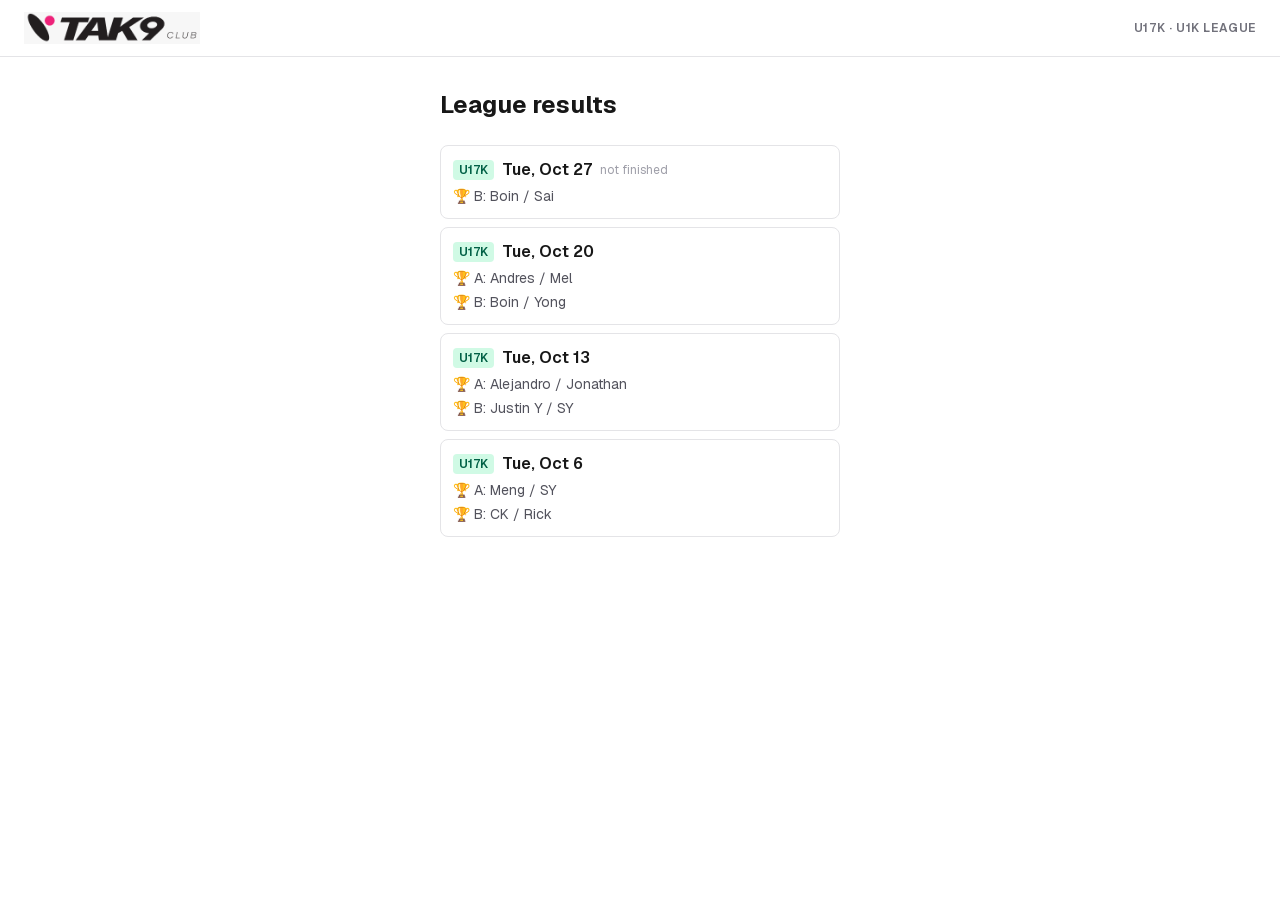
==== commit faf90dff: "Results as of 2026-10-27 21:30" ====
--- a/index.html
+++ b/index.html
@@ -1 +1 @@
-<!DOCTYPE html><html lang="en" class="geist_a71539c9-module__T19VSG__variable geist_mono_8d43a2aa-module__8Li5zG__variable h-full antialiased"><head><meta name="robots" content="noindex, nofollow"><meta charSet="utf-8"/><meta name="viewport" content="width=device-width, initial-scale=1, viewport-fit=cover"/><link rel="preload" href="assets/tak9-logo.png" as="image"/><link rel="stylesheet" href="assets/chunks/2o_7y4zpvq52r.css" data-precedence="next"/><meta name="theme-color" content="#ffffff" media="(prefers-color-scheme: light)"/><meta name="theme-color" content="#18181b" media="(prefers-color-scheme: dark)"/><title>League results</title><meta name="description" content="TAK9 club members, payments, lessons, and the U17K / U1K league."/><link rel="manifest" /><meta name="mobile-web-app-capable" content="yes"/><meta name="apple-mobile-web-app-title" content="TAK9"/><meta name="apple-mobile-web-app-status-bar-style" content="default"/><link rel="icon"  sizes="256x256" type="image/x-icon"/><link rel="apple-touch-icon"  sizes="180x180" type="image/png"/><meta name="next-size-adjust" content=""/></head><body class="min-h-full flex flex-col bg-white text-zinc-900 dark:bg-zinc-950 dark:text-zinc-100"><div hidden=""><!--$--><!--/$--></div><header class="border-b border-zinc-200 bg-white px-4 py-3 sm:px-6 dark:border-zinc-800 dark:bg-zinc-900 "><div class="mx-auto flex max-w-7xl flex-wrap items-center justify-between gap-x-4 gap-y-2"><img src="assets/tak9-logo.png" alt="TAK9 CLUB Logo" class="h-8 w-auto object-contain dark:rounded dark:bg-white dark:px-2 dark:py-0.5"/><span class="text-xs font-semibold tracking-wider text-zinc-500 dark:text-zinc-400">U17K · U1K LEAGUE</span></div></header><main class="flex flex-1 flex-col"><div class="mx-auto flex w-full max-w-md flex-col gap-6 px-4 py-8 sm:px-6"><h1 class="text-2xl font-bold">League results</h1><ul class="flex flex-col gap-2"><li><a data-slug="2026-10-27-u17k" class="flex flex-col gap-1 rounded-lg border border-zinc-200 p-3 hover:bg-zinc-50 dark:border-zinc-800 dark:hover:bg-zinc-900" href="2026-10-27-u17k/"><div class="flex items-center gap-2"><span class="rounded px-1.5 py-0.5 text-xs font-semibold bg-emerald-100 text-emerald-800 dark:bg-emerald-950 dark:text-emerald-300">U17K</span><span class="font-semibold">Tue, Oct 27</span><span class="text-xs text-zinc-400">not finished</span></div></a></li><li><a data-slug="2026-10-20-u17k" class="flex flex-col gap-1 rounded-lg border border-zinc-200 p-3 hover:bg-zinc-50 dark:border-zinc-800 dark:hover:bg-zinc-900" href="2026-10-20-u17k/"><div class="flex items-center gap-2"><span class="rounded px-1.5 py-0.5 text-xs font-semibold bg-emerald-100 text-emerald-800 dark:bg-emerald-950 dark:text-emerald-300">U17K</span><span class="font-semibold">Tue, Oct 20</span></div><div class="text-sm text-zinc-600 dark:text-zinc-400">🏆 <!-- -->A<!-- -->: <!-- -->Andres / Mel</div><div class="text-sm text-zinc-600 dark:text-zinc-400">🏆 <!-- -->B<!-- -->: <!-- -->Boin / Yong</div></a></li><li><a data-slug="2026-10-13-u17k" class="flex flex-col gap-1 rounded-lg border border-zinc-200 p-3 hover:bg-zinc-50 dark:border-zinc-800 dark:hover:bg-zinc-900" href="2026-10-13-u17k/"><div class="flex items-center gap-2"><span class="rounded px-1.5 py-0.5 text-xs font-semibold bg-emerald-100 text-emerald-800 dark:bg-emerald-950 dark:text-emerald-300">U17K</span><span class="font-semibold">Tue, Oct 13</span></div><div class="text-sm text-zinc-600 dark:text-zinc-400">🏆 <!-- -->A<!-- -->: <!-- -->Alejandro / Jonathan</div><div class="text-sm text-zinc-600 dark:text-zinc-400">🏆 <!-- -->B<!-- -->: <!-- -->Justin Y / SY</div></a></li><li><a data-slug="2026-10-06-u17k" class="flex flex-col gap-1 rounded-lg border border-zinc-200 p-3 hover:bg-zinc-50 dark:border-zinc-800 dark:hover:bg-zinc-900" href="2026-10-06-u17k/"><div class="flex items-center gap-2"><span class="rounded px-1.5 py-0.5 text-xs font-semibold bg-emerald-100 text-emerald-800 dark:bg-emerald-950 dark:text-emerald-300">U17K</span><span class="font-semibold">Tue, Oct 6</span></div><div class="text-sm text-zinc-600 dark:text-zinc-400">🏆 <!-- -->A<!-- -->: <!-- -->Meng / SY</div><div class="text-sm text-zinc-600 dark:text-zinc-400">🏆 <!-- -->B<!-- -->: <!-- -->CK / Rick</div></a></li></ul></div><!--$--><!--/$--></main></body></html>+<!DOCTYPE html><html lang="en" class="geist_a71539c9-module__T19VSG__variable geist_mono_8d43a2aa-module__8Li5zG__variable h-full antialiased"><head><meta name="robots" content="noindex, nofollow"><meta charSet="utf-8"/><meta name="viewport" content="width=device-width, initial-scale=1, viewport-fit=cover"/><link rel="preload" href="assets/tak9-logo.png" as="image"/><link rel="stylesheet" href="assets/chunks/2o_7y4zpvq52r.css" data-precedence="next"/><meta name="theme-color" content="#ffffff" media="(prefers-color-scheme: light)"/><meta name="theme-color" content="#18181b" media="(prefers-color-scheme: dark)"/><title>League results</title><meta name="description" content="TAK9 club members, payments, lessons, and the U17K / U1K league."/><link rel="manifest" /><meta name="mobile-web-app-capable" content="yes"/><meta name="apple-mobile-web-app-title" content="TAK9"/><meta name="apple-mobile-web-app-status-bar-style" content="default"/><link rel="icon"  sizes="256x256" type="image/x-icon"/><link rel="apple-touch-icon"  sizes="180x180" type="image/png"/><meta name="next-size-adjust" content=""/></head><body class="min-h-full flex flex-col bg-white text-zinc-900 dark:bg-zinc-950 dark:text-zinc-100"><div hidden=""><!--$--><!--/$--></div><header class="border-b border-zinc-200 bg-white px-4 py-3 sm:px-6 dark:border-zinc-800 dark:bg-zinc-900 "><div class="mx-auto flex max-w-7xl flex-wrap items-center justify-between gap-x-4 gap-y-2"><img src="assets/tak9-logo.png" alt="TAK9 CLUB Logo" class="h-8 w-auto object-contain dark:rounded dark:bg-white dark:px-2 dark:py-0.5"/><span class="text-xs font-semibold tracking-wider text-zinc-500 dark:text-zinc-400">U17K · U1K LEAGUE</span></div></header><main class="flex flex-1 flex-col"><div class="mx-auto flex w-full max-w-md flex-col gap-6 px-4 py-8 sm:px-6"><h1 class="text-2xl font-bold">League results</h1><ul class="flex flex-col gap-2"><li><a data-slug="2026-10-27-u17k" class="flex flex-col gap-1 rounded-lg border border-zinc-200 p-3 hover:bg-zinc-50 dark:border-zinc-800 dark:hover:bg-zinc-900" href="2026-10-27-u17k/"><div class="flex items-center gap-2"><span class="rounded px-1.5 py-0.5 text-xs font-semibold bg-emerald-100 text-emerald-800 dark:bg-emerald-950 dark:text-emerald-300">U17K</span><span class="font-semibold">Tue, Oct 27</span><span class="text-xs text-zinc-400">not finished</span></div><div class="text-sm text-zinc-600 dark:text-zinc-400">🏆 <!-- -->B<!-- -->: <!-- -->Boin / Sai</div></a></li><li><a data-slug="2026-10-20-u17k" class="flex flex-col gap-1 rounded-lg border border-zinc-200 p-3 hover:bg-zinc-50 dark:border-zinc-800 dark:hover:bg-zinc-900" href="2026-10-20-u17k/"><div class="flex items-center gap-2"><span class="rounded px-1.5 py-0.5 text-xs font-semibold bg-emerald-100 text-emerald-800 dark:bg-emerald-950 dark:text-emerald-300">U17K</span><span class="font-semibold">Tue, Oct 20</span></div><div class="text-sm text-zinc-600 dark:text-zinc-400">🏆 <!-- -->A<!-- -->: <!-- -->Andres / Mel</div><div class="text-sm text-zinc-600 dark:text-zinc-400">🏆 <!-- -->B<!-- -->: <!-- -->Boin / Yong</div></a></li><li><a data-slug="2026-10-13-u17k" class="flex flex-col gap-1 rounded-lg border border-zinc-200 p-3 hover:bg-zinc-50 dark:border-zinc-800 dark:hover:bg-zinc-900" href="2026-10-13-u17k/"><div class="flex items-center gap-2"><span class="rounded px-1.5 py-0.5 text-xs font-semibold bg-emerald-100 text-emerald-800 dark:bg-emerald-950 dark:text-emerald-300">U17K</span><span class="font-semibold">Tue, Oct 13</span></div><div class="text-sm text-zinc-600 dark:text-zinc-400">🏆 <!-- -->A<!-- -->: <!-- -->Alejandro / Jonathan</div><div class="text-sm text-zinc-600 dark:text-zinc-400">🏆 <!-- -->B<!-- -->: <!-- -->Justin Y / SY</div></a></li><li><a data-slug="2026-10-06-u17k" class="flex flex-col gap-1 rounded-lg border border-zinc-200 p-3 hover:bg-zinc-50 dark:border-zinc-800 dark:hover:bg-zinc-900" href="2026-10-06-u17k/"><div class="flex items-center gap-2"><span class="rounded px-1.5 py-0.5 text-xs font-semibold bg-emerald-100 text-emerald-800 dark:bg-emerald-950 dark:text-emerald-300">U17K</span><span class="font-semibold">Tue, Oct 6</span></div><div class="text-sm text-zinc-600 dark:text-zinc-400">🏆 <!-- -->A<!-- -->: <!-- -->Meng / SY</div><div class="text-sm text-zinc-600 dark:text-zinc-400">🏆 <!-- -->B<!-- -->: <!-- -->CK / Rick</div></a></li></ul></div><!--$--><!--/$--></main></body></html>
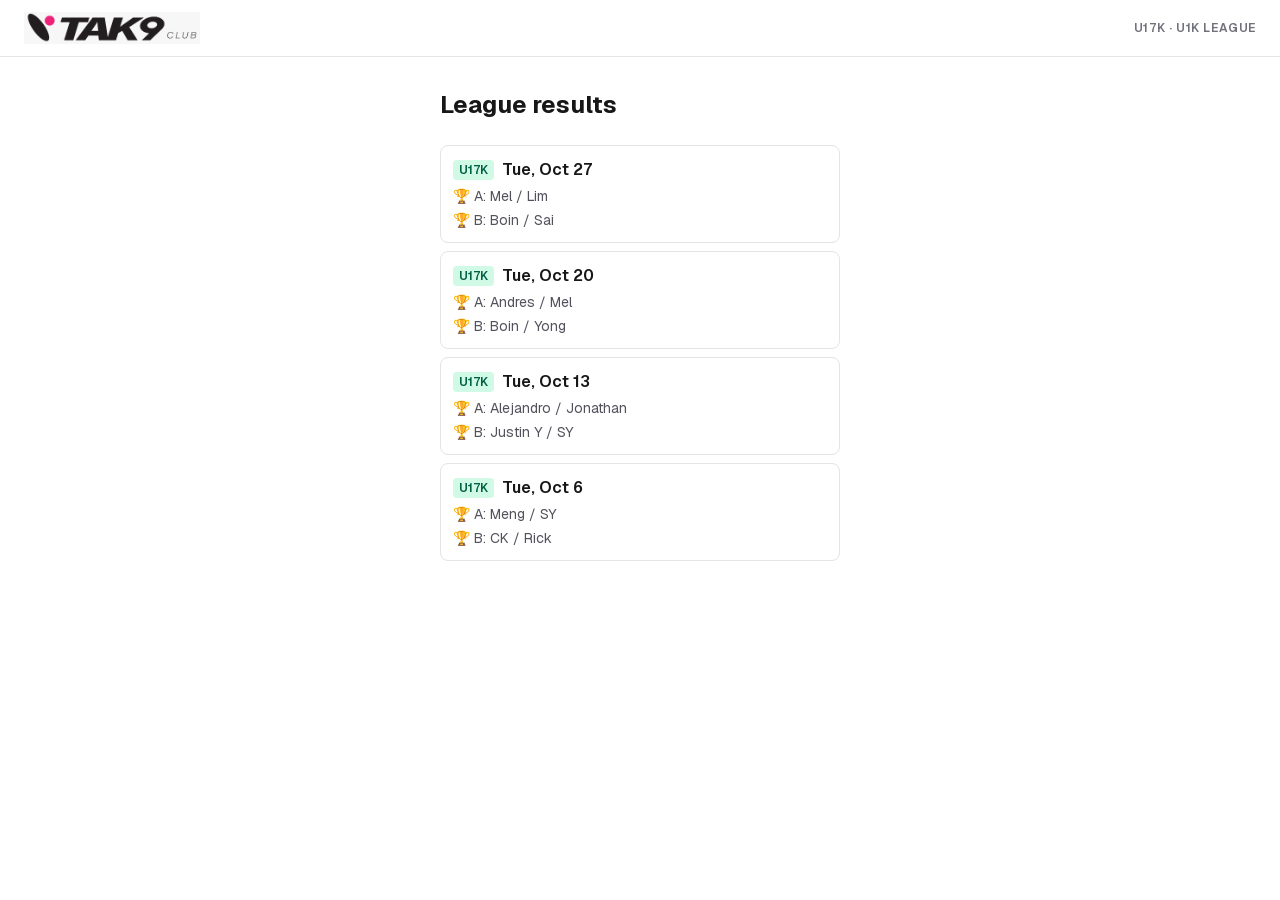
==== commit aad683a2: "Results as of 2026-10-27 21:35" ====
--- a/index.html
+++ b/index.html
@@ -1 +1 @@
-<!DOCTYPE html><html lang="en" class="geist_a71539c9-module__T19VSG__variable geist_mono_8d43a2aa-module__8Li5zG__variable h-full antialiased"><head><meta name="robots" content="noindex, nofollow"><meta charSet="utf-8"/><meta name="viewport" content="width=device-width, initial-scale=1, viewport-fit=cover"/><link rel="preload" href="assets/tak9-logo.png" as="image"/><link rel="stylesheet" href="assets/chunks/2o_7y4zpvq52r.css" data-precedence="next"/><meta name="theme-color" content="#ffffff" media="(prefers-color-scheme: light)"/><meta name="theme-color" content="#18181b" media="(prefers-color-scheme: dark)"/><title>League results</title><meta name="description" content="TAK9 club members, payments, lessons, and the U17K / U1K league."/><link rel="manifest" /><meta name="mobile-web-app-capable" content="yes"/><meta name="apple-mobile-web-app-title" content="TAK9"/><meta name="apple-mobile-web-app-status-bar-style" content="default"/><link rel="icon"  sizes="256x256" type="image/x-icon"/><link rel="apple-touch-icon"  sizes="180x180" type="image/png"/><meta name="next-size-adjust" content=""/></head><body class="min-h-full flex flex-col bg-white text-zinc-900 dark:bg-zinc-950 dark:text-zinc-100"><div hidden=""><!--$--><!--/$--></div><header class="border-b border-zinc-200 bg-white px-4 py-3 sm:px-6 dark:border-zinc-800 dark:bg-zinc-900 "><div class="mx-auto flex max-w-7xl flex-wrap items-center justify-between gap-x-4 gap-y-2"><img src="assets/tak9-logo.png" alt="TAK9 CLUB Logo" class="h-8 w-auto object-contain dark:rounded dark:bg-white dark:px-2 dark:py-0.5"/><span class="text-xs font-semibold tracking-wider text-zinc-500 dark:text-zinc-400">U17K · U1K LEAGUE</span></div></header><main class="flex flex-1 flex-col"><div class="mx-auto flex w-full max-w-md flex-col gap-6 px-4 py-8 sm:px-6"><h1 class="text-2xl font-bold">League results</h1><ul class="flex flex-col gap-2"><li><a data-slug="2026-10-27-u17k" class="flex flex-col gap-1 rounded-lg border border-zinc-200 p-3 hover:bg-zinc-50 dark:border-zinc-800 dark:hover:bg-zinc-900" href="2026-10-27-u17k/"><div class="flex items-center gap-2"><span class="rounded px-1.5 py-0.5 text-xs font-semibold bg-emerald-100 text-emerald-800 dark:bg-emerald-950 dark:text-emerald-300">U17K</span><span class="font-semibold">Tue, Oct 27</span><span class="text-xs text-zinc-400">not finished</span></div><div class="text-sm text-zinc-600 dark:text-zinc-400">🏆 <!-- -->B<!-- -->: <!-- -->Boin / Sai</div></a></li><li><a data-slug="2026-10-20-u17k" class="flex flex-col gap-1 rounded-lg border border-zinc-200 p-3 hover:bg-zinc-50 dark:border-zinc-800 dark:hover:bg-zinc-900" href="2026-10-20-u17k/"><div class="flex items-center gap-2"><span class="rounded px-1.5 py-0.5 text-xs font-semibold bg-emerald-100 text-emerald-800 dark:bg-emerald-950 dark:text-emerald-300">U17K</span><span class="font-semibold">Tue, Oct 20</span></div><div class="text-sm text-zinc-600 dark:text-zinc-400">🏆 <!-- -->A<!-- -->: <!-- -->Andres / Mel</div><div class="text-sm text-zinc-600 dark:text-zinc-400">🏆 <!-- -->B<!-- -->: <!-- -->Boin / Yong</div></a></li><li><a data-slug="2026-10-13-u17k" class="flex flex-col gap-1 rounded-lg border border-zinc-200 p-3 hover:bg-zinc-50 dark:border-zinc-800 dark:hover:bg-zinc-900" href="2026-10-13-u17k/"><div class="flex items-center gap-2"><span class="rounded px-1.5 py-0.5 text-xs font-semibold bg-emerald-100 text-emerald-800 dark:bg-emerald-950 dark:text-emerald-300">U17K</span><span class="font-semibold">Tue, Oct 13</span></div><div class="text-sm text-zinc-600 dark:text-zinc-400">🏆 <!-- -->A<!-- -->: <!-- -->Alejandro / Jonathan</div><div class="text-sm text-zinc-600 dark:text-zinc-400">🏆 <!-- -->B<!-- -->: <!-- -->Justin Y / SY</div></a></li><li><a data-slug="2026-10-06-u17k" class="flex flex-col gap-1 rounded-lg border border-zinc-200 p-3 hover:bg-zinc-50 dark:border-zinc-800 dark:hover:bg-zinc-900" href="2026-10-06-u17k/"><div class="flex items-center gap-2"><span class="rounded px-1.5 py-0.5 text-xs font-semibold bg-emerald-100 text-emerald-800 dark:bg-emerald-950 dark:text-emerald-300">U17K</span><span class="font-semibold">Tue, Oct 6</span></div><div class="text-sm text-zinc-600 dark:text-zinc-400">🏆 <!-- -->A<!-- -->: <!-- -->Meng / SY</div><div class="text-sm text-zinc-600 dark:text-zinc-400">🏆 <!-- -->B<!-- -->: <!-- -->CK / Rick</div></a></li></ul></div><!--$--><!--/$--></main></body></html>+<!DOCTYPE html><html lang="en" class="geist_a71539c9-module__T19VSG__variable geist_mono_8d43a2aa-module__8Li5zG__variable h-full antialiased"><head><meta name="robots" content="noindex, nofollow"><meta charSet="utf-8"/><meta name="viewport" content="width=device-width, initial-scale=1, viewport-fit=cover"/><link rel="preload" href="assets/tak9-logo.png" as="image"/><link rel="stylesheet" href="assets/chunks/2o_7y4zpvq52r.css" data-precedence="next"/><meta name="theme-color" content="#ffffff" media="(prefers-color-scheme: light)"/><meta name="theme-color" content="#18181b" media="(prefers-color-scheme: dark)"/><title>League results</title><meta name="description" content="TAK9 club members, payments, lessons, and the U17K / U1K league."/><link rel="manifest" /><meta name="mobile-web-app-capable" content="yes"/><meta name="apple-mobile-web-app-title" content="TAK9"/><meta name="apple-mobile-web-app-status-bar-style" content="default"/><link rel="icon"  sizes="256x256" type="image/x-icon"/><link rel="apple-touch-icon"  sizes="180x180" type="image/png"/><meta name="next-size-adjust" content=""/></head><body class="min-h-full flex flex-col bg-white text-zinc-900 dark:bg-zinc-950 dark:text-zinc-100"><div hidden=""><!--$--><!--/$--></div><header class="border-b border-zinc-200 bg-white px-4 py-3 sm:px-6 dark:border-zinc-800 dark:bg-zinc-900 "><div class="mx-auto flex max-w-7xl flex-wrap items-center justify-between gap-x-4 gap-y-2"><img src="assets/tak9-logo.png" alt="TAK9 CLUB Logo" class="h-8 w-auto object-contain dark:rounded dark:bg-white dark:px-2 dark:py-0.5"/><span class="text-xs font-semibold tracking-wider text-zinc-500 dark:text-zinc-400">U17K · U1K LEAGUE</span></div></header><main class="flex flex-1 flex-col"><div class="mx-auto flex w-full max-w-md flex-col gap-6 px-4 py-8 sm:px-6"><h1 class="text-2xl font-bold">League results</h1><ul class="flex flex-col gap-2"><li><a data-slug="2026-10-27-u17k" class="flex flex-col gap-1 rounded-lg border border-zinc-200 p-3 hover:bg-zinc-50 dark:border-zinc-800 dark:hover:bg-zinc-900" href="2026-10-27-u17k/"><div class="flex items-center gap-2"><span class="rounded px-1.5 py-0.5 text-xs font-semibold bg-emerald-100 text-emerald-800 dark:bg-emerald-950 dark:text-emerald-300">U17K</span><span class="font-semibold">Tue, Oct 27</span></div><div class="text-sm text-zinc-600 dark:text-zinc-400">🏆 <!-- -->A<!-- -->: <!-- -->Mel / Lim</div><div class="text-sm text-zinc-600 dark:text-zinc-400">🏆 <!-- -->B<!-- -->: <!-- -->Boin / Sai</div></a></li><li><a data-slug="2026-10-20-u17k" class="flex flex-col gap-1 rounded-lg border border-zinc-200 p-3 hover:bg-zinc-50 dark:border-zinc-800 dark:hover:bg-zinc-900" href="2026-10-20-u17k/"><div class="flex items-center gap-2"><span class="rounded px-1.5 py-0.5 text-xs font-semibold bg-emerald-100 text-emerald-800 dark:bg-emerald-950 dark:text-emerald-300">U17K</span><span class="font-semibold">Tue, Oct 20</span></div><div class="text-sm text-zinc-600 dark:text-zinc-400">🏆 <!-- -->A<!-- -->: <!-- -->Andres / Mel</div><div class="text-sm text-zinc-600 dark:text-zinc-400">🏆 <!-- -->B<!-- -->: <!-- -->Boin / Yong</div></a></li><li><a data-slug="2026-10-13-u17k" class="flex flex-col gap-1 rounded-lg border border-zinc-200 p-3 hover:bg-zinc-50 dark:border-zinc-800 dark:hover:bg-zinc-900" href="2026-10-13-u17k/"><div class="flex items-center gap-2"><span class="rounded px-1.5 py-0.5 text-xs font-semibold bg-emerald-100 text-emerald-800 dark:bg-emerald-950 dark:text-emerald-300">U17K</span><span class="font-semibold">Tue, Oct 13</span></div><div class="text-sm text-zinc-600 dark:text-zinc-400">🏆 <!-- -->A<!-- -->: <!-- -->Alejandro / Jonathan</div><div class="text-sm text-zinc-600 dark:text-zinc-400">🏆 <!-- -->B<!-- -->: <!-- -->Justin Y / SY</div></a></li><li><a data-slug="2026-10-06-u17k" class="flex flex-col gap-1 rounded-lg border border-zinc-200 p-3 hover:bg-zinc-50 dark:border-zinc-800 dark:hover:bg-zinc-900" href="2026-10-06-u17k/"><div class="flex items-center gap-2"><span class="rounded px-1.5 py-0.5 text-xs font-semibold bg-emerald-100 text-emerald-800 dark:bg-emerald-950 dark:text-emerald-300">U17K</span><span class="font-semibold">Tue, Oct 6</span></div><div class="text-sm text-zinc-600 dark:text-zinc-400">🏆 <!-- -->A<!-- -->: <!-- -->Meng / SY</div><div class="text-sm text-zinc-600 dark:text-zinc-400">🏆 <!-- -->B<!-- -->: <!-- -->CK / Rick</div></a></li></ul></div><!--$--><!--/$--></main></body></html>
